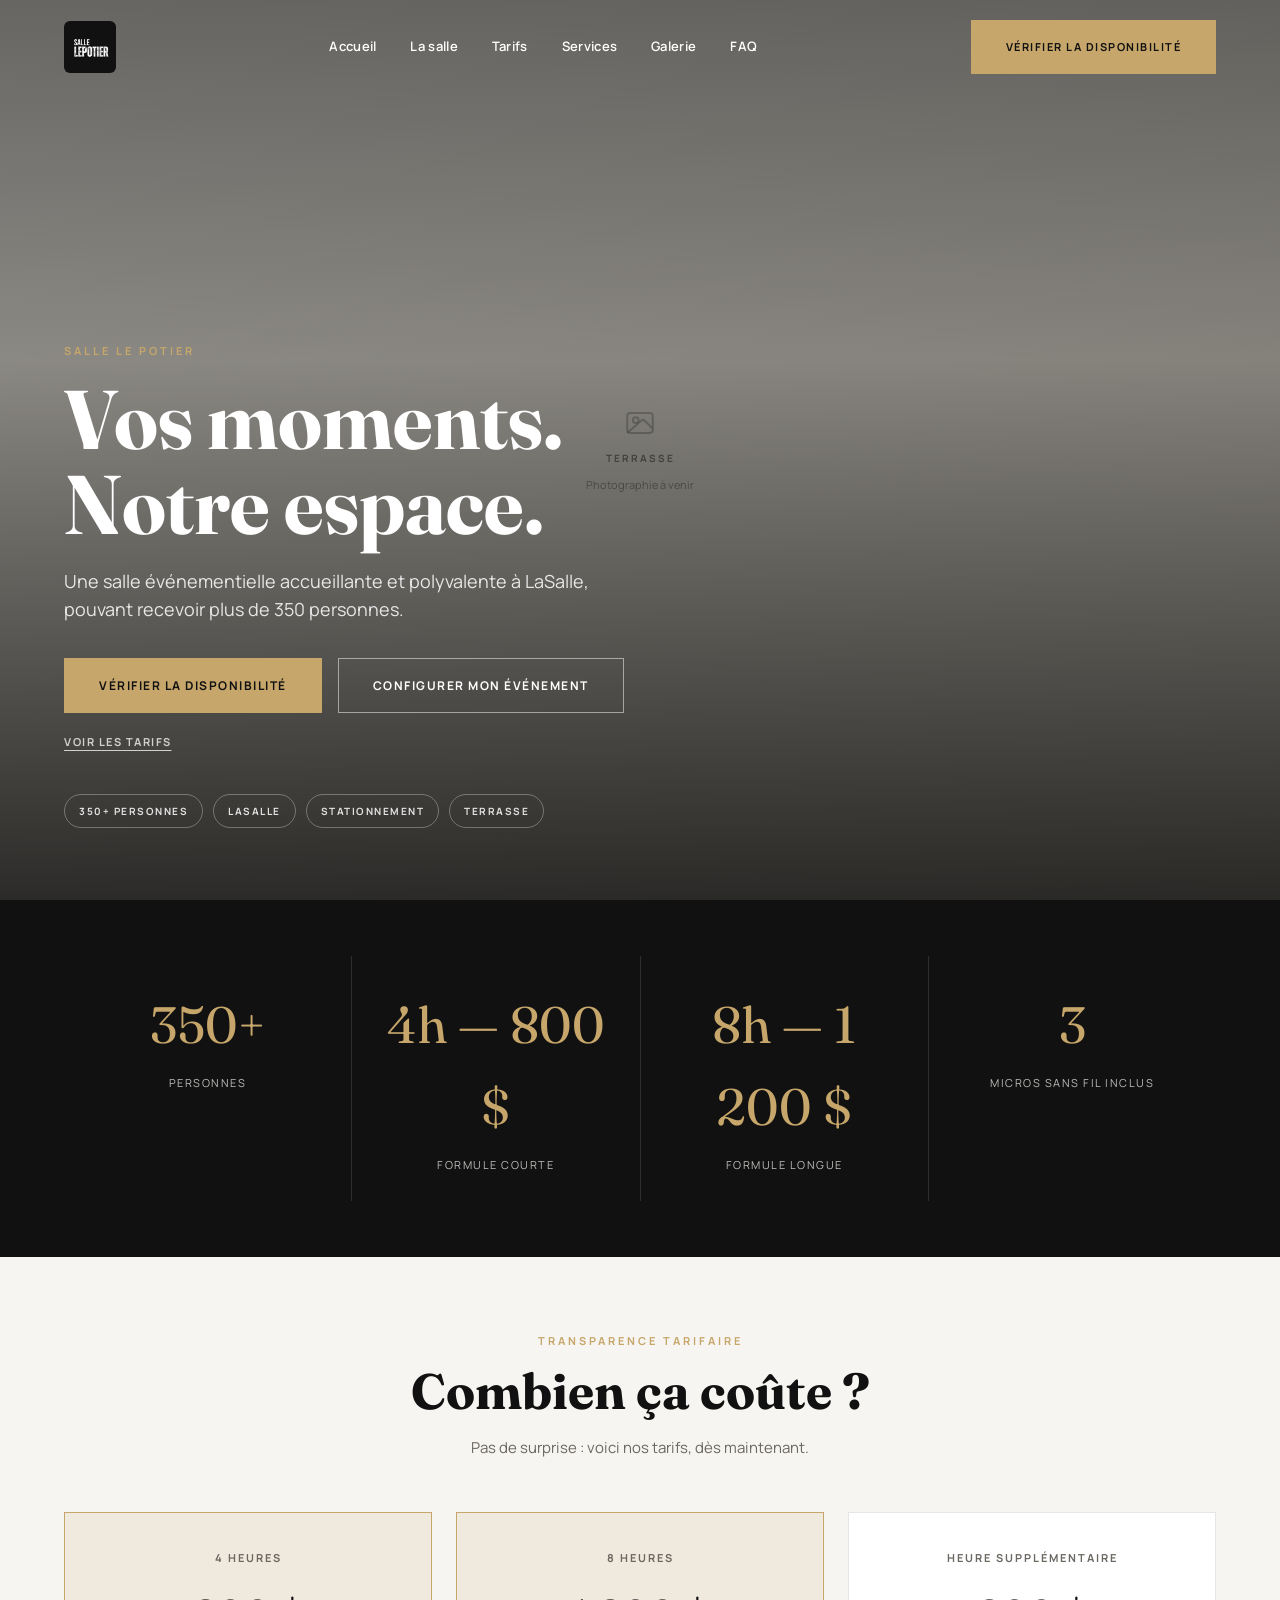
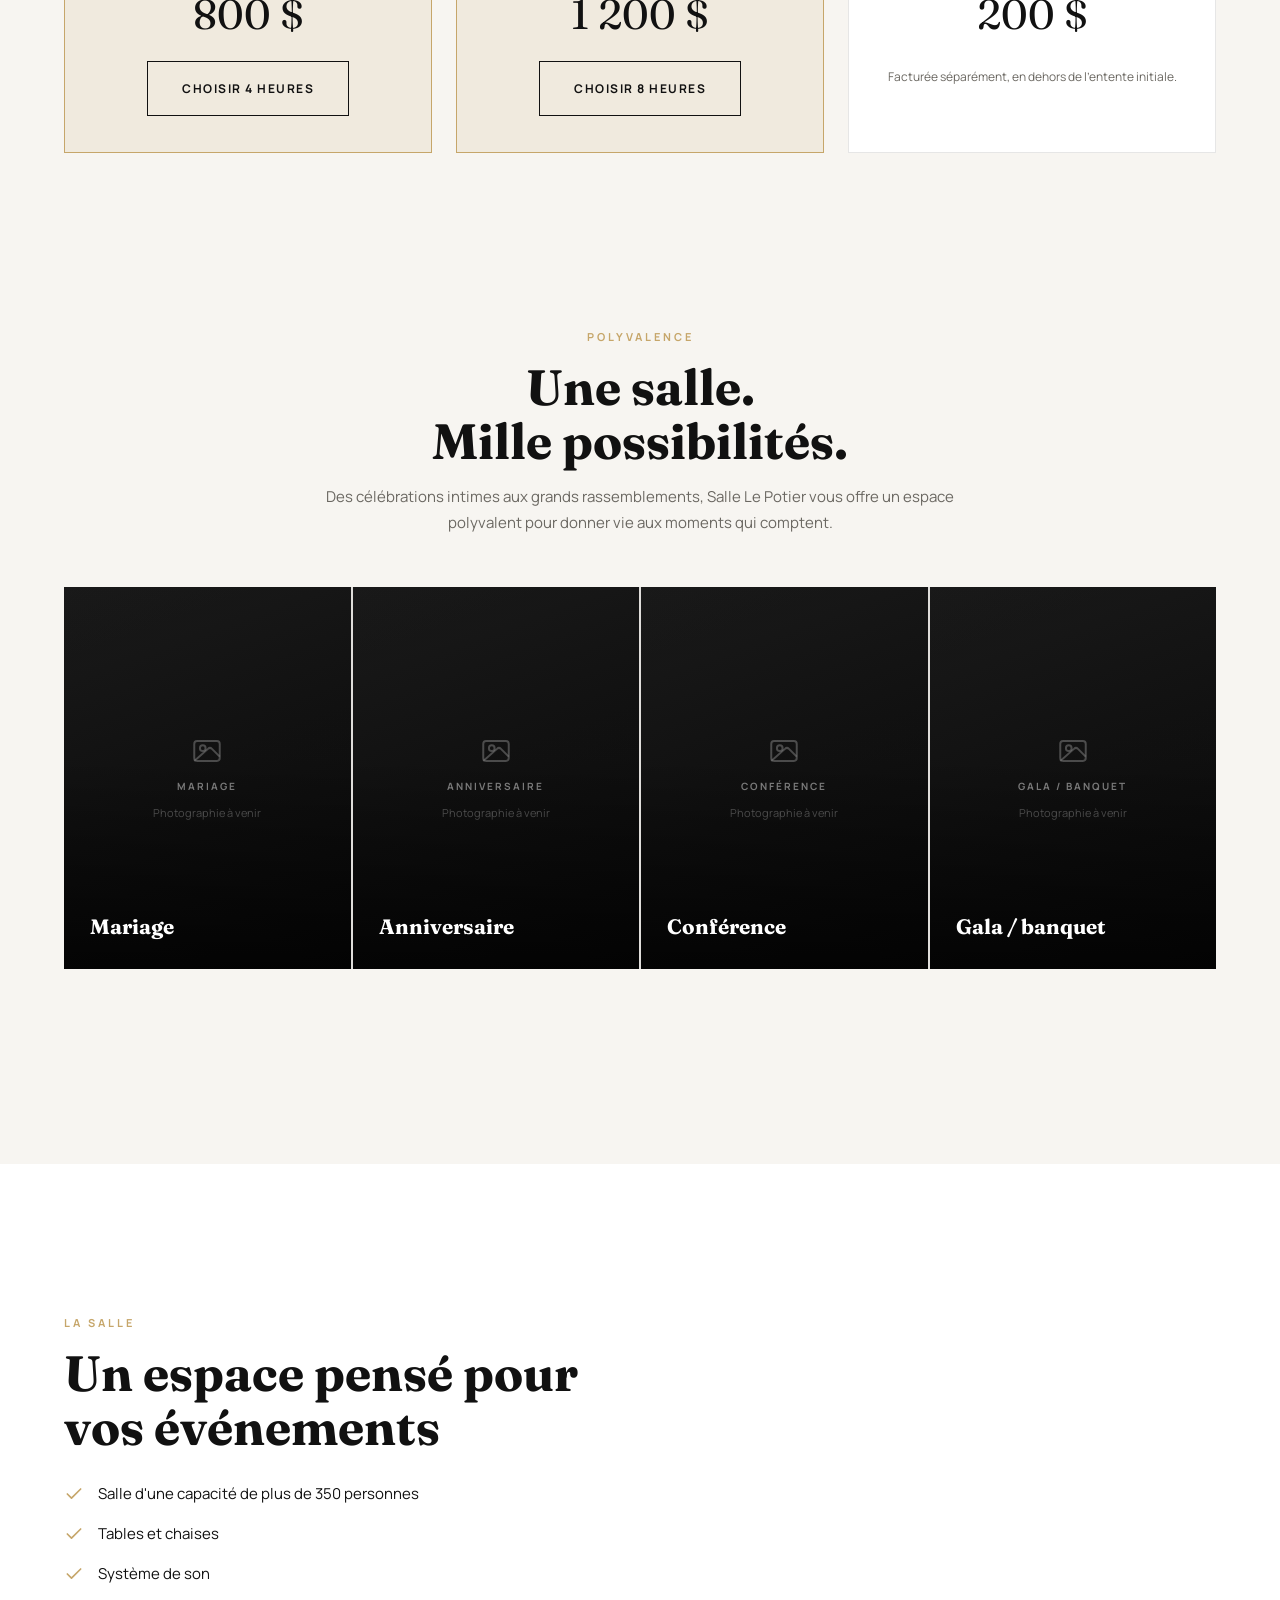
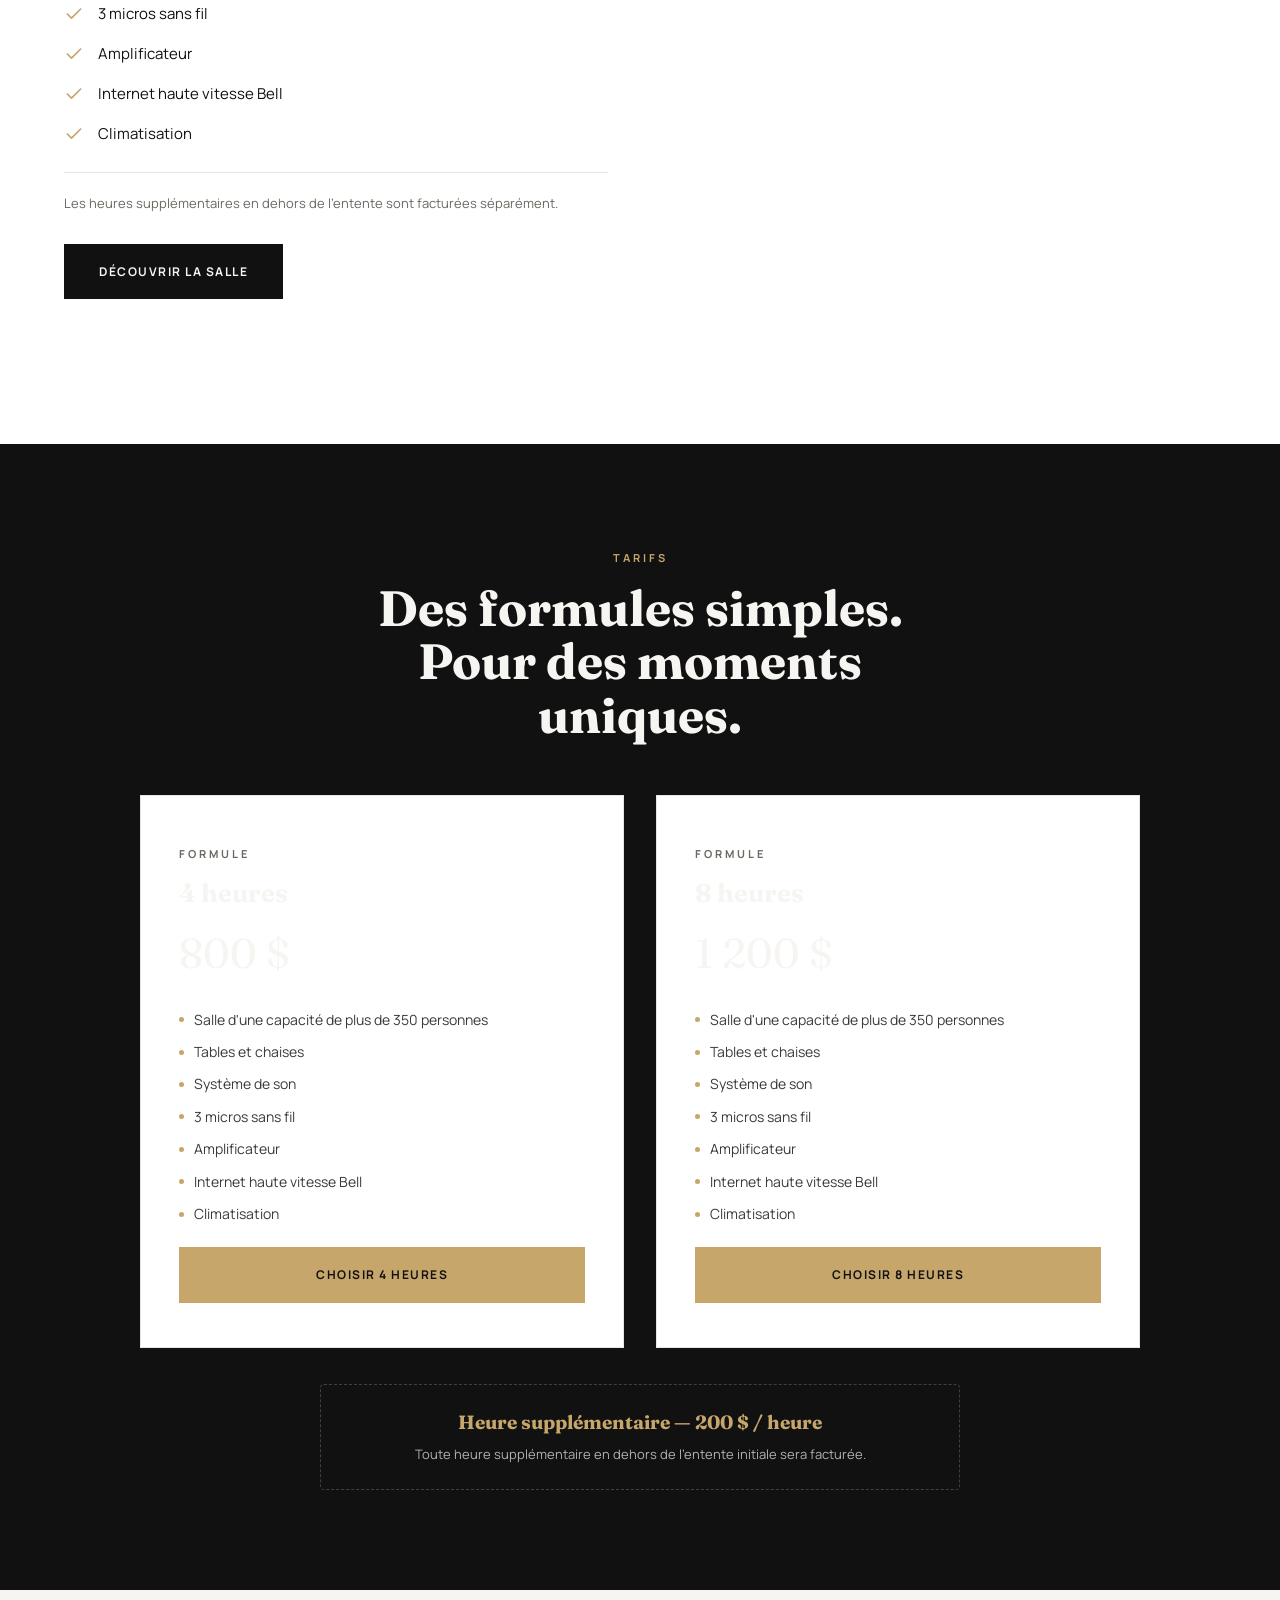
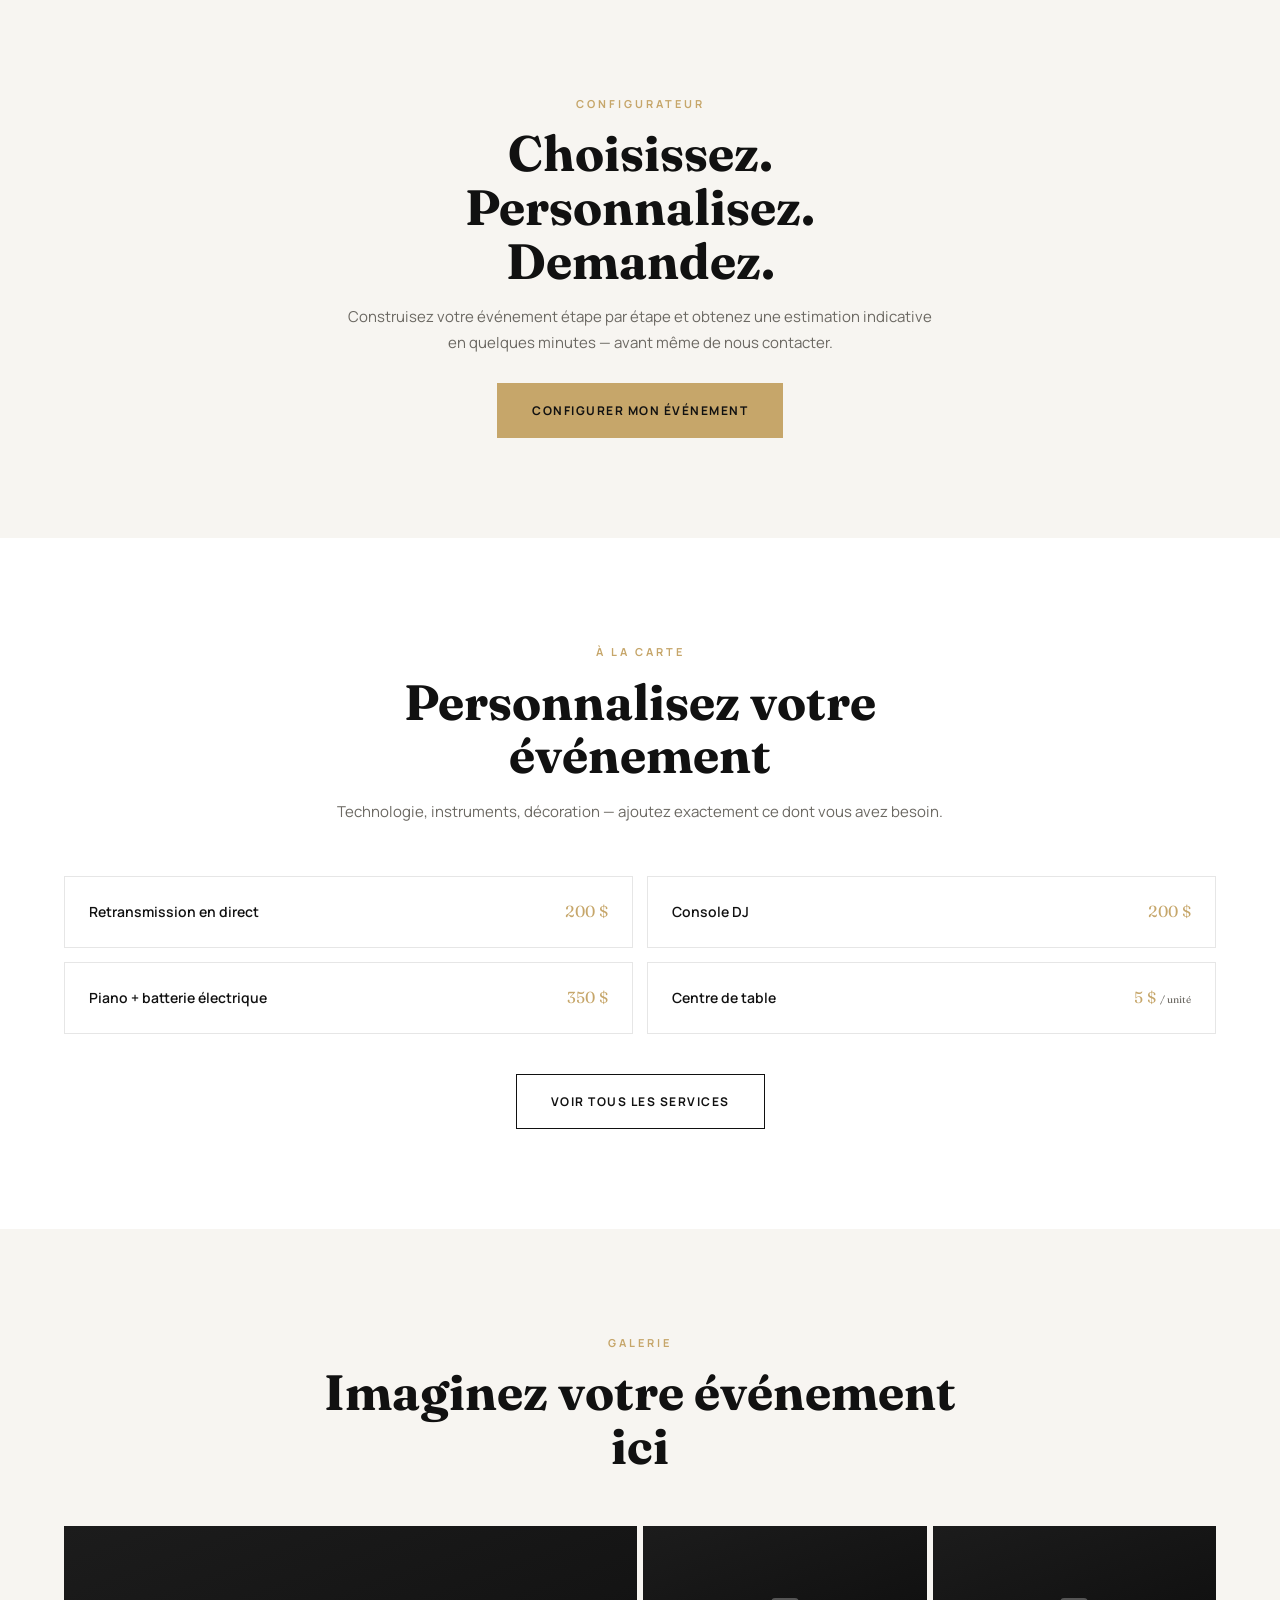
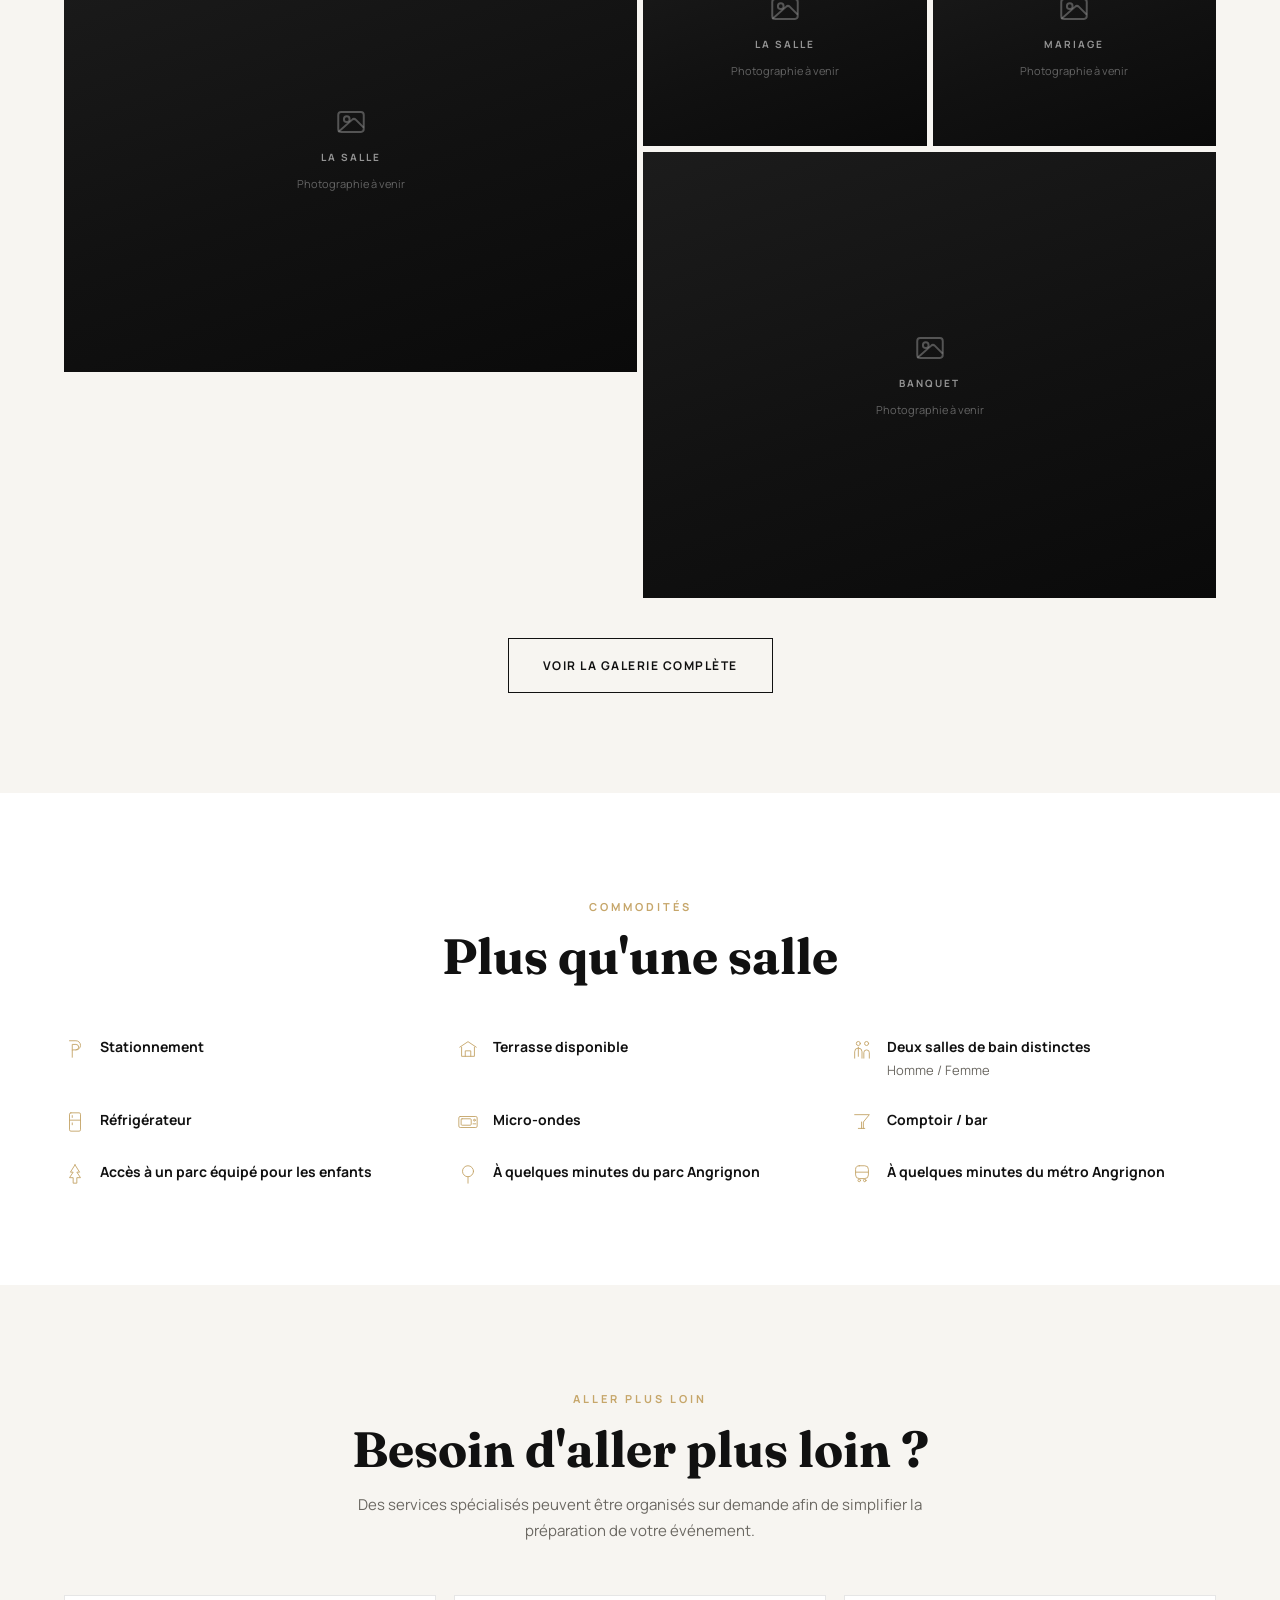
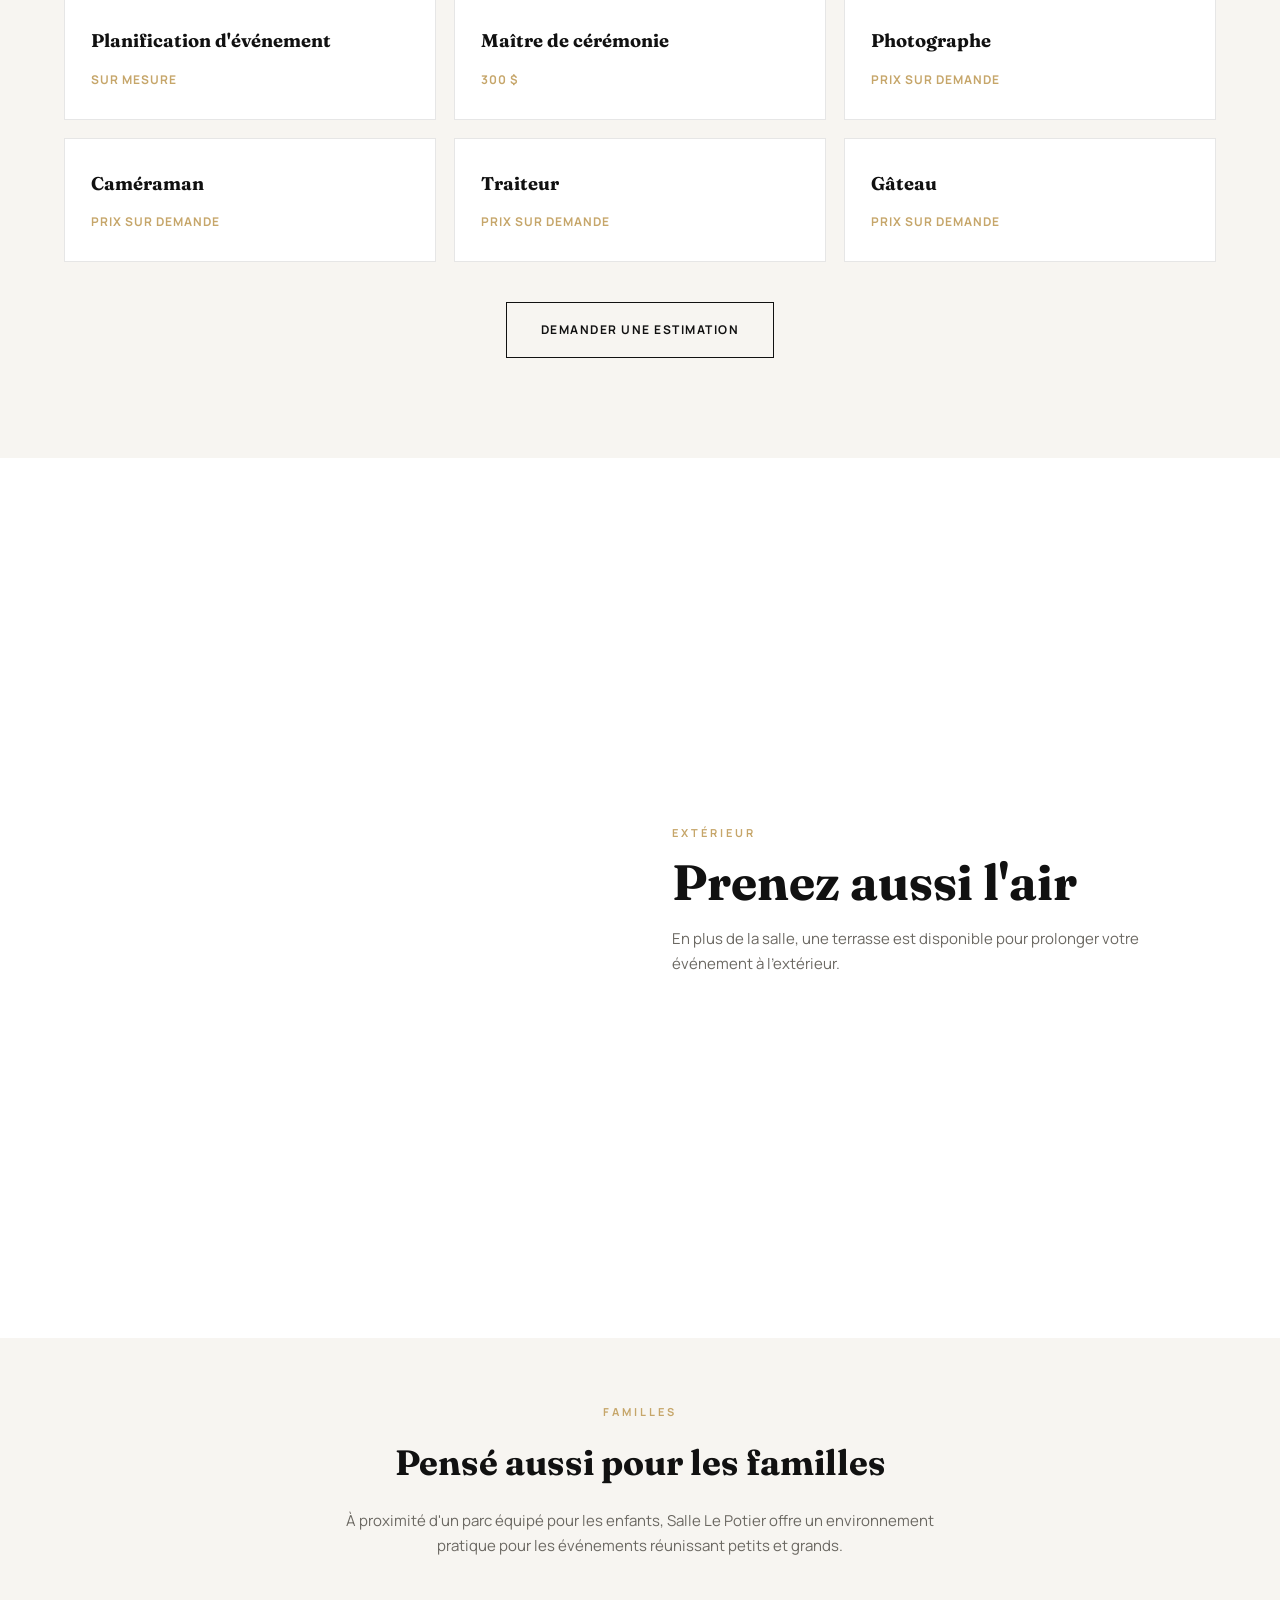
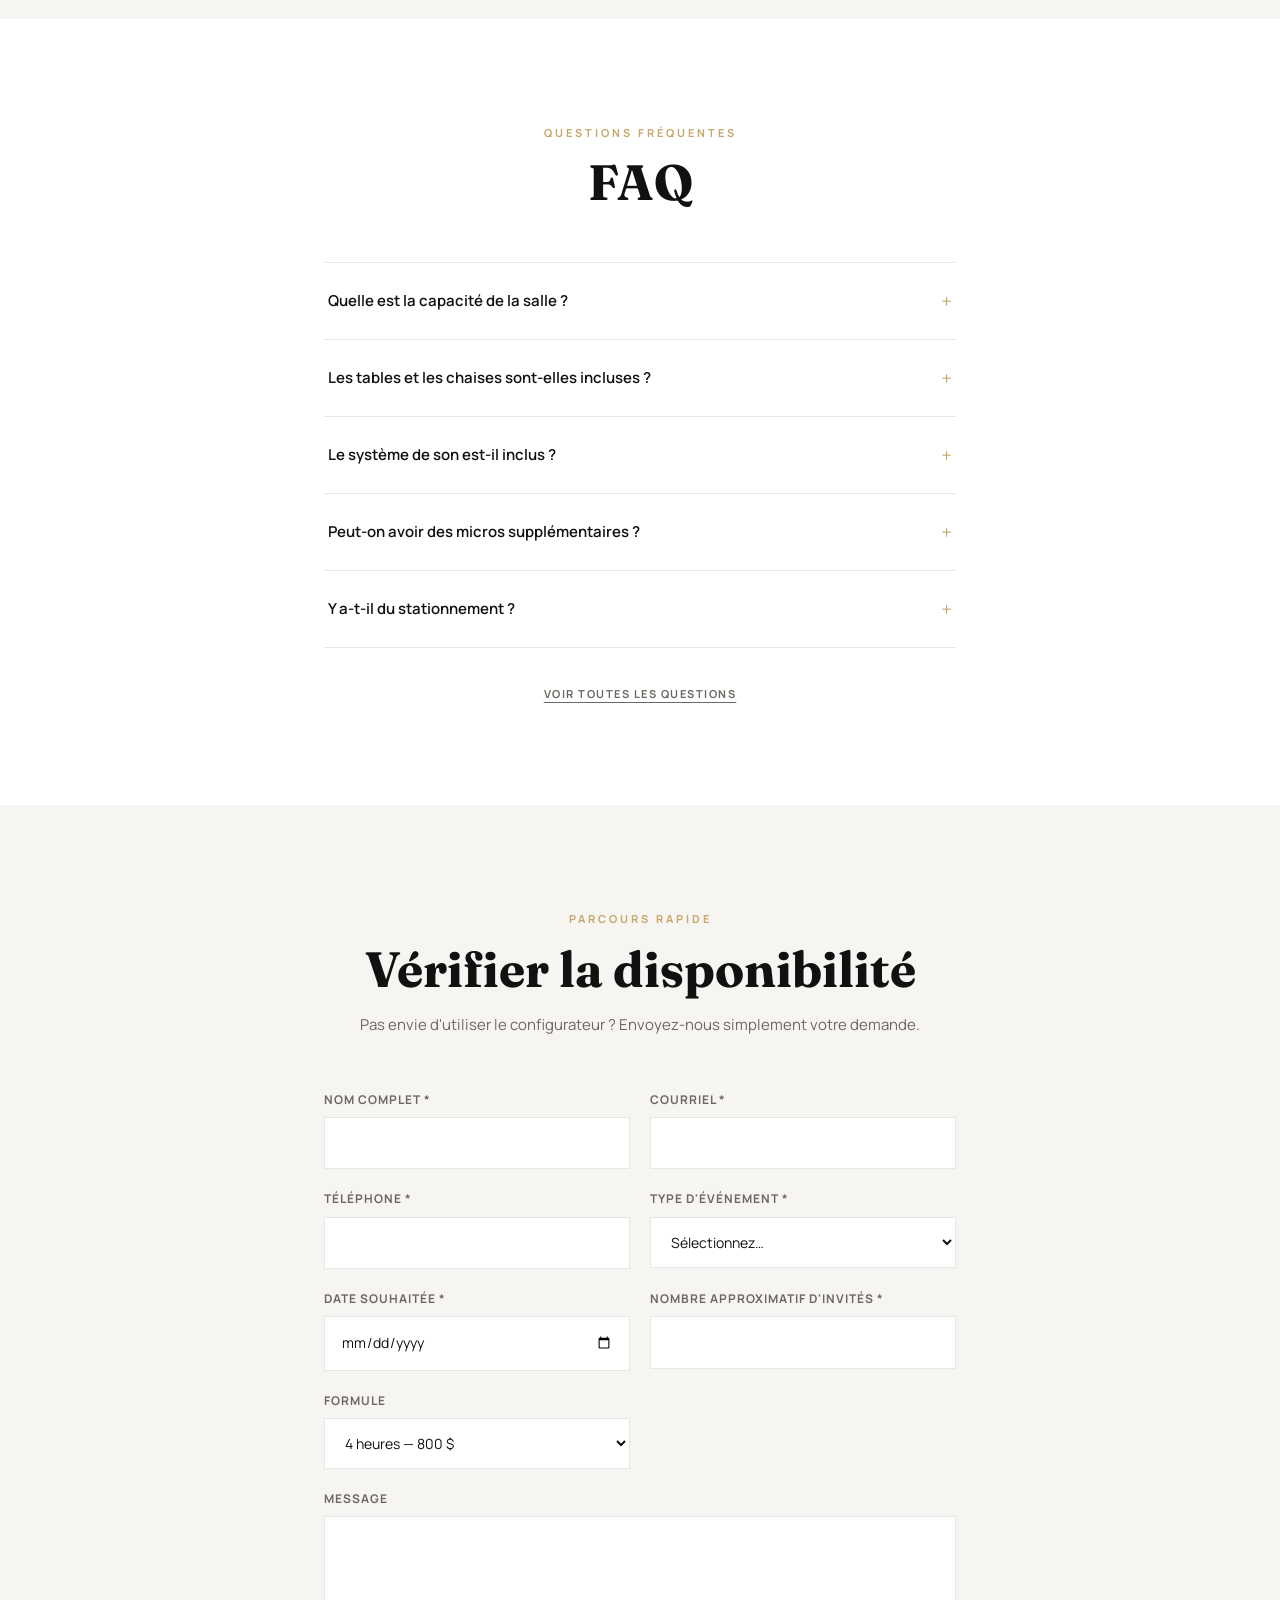
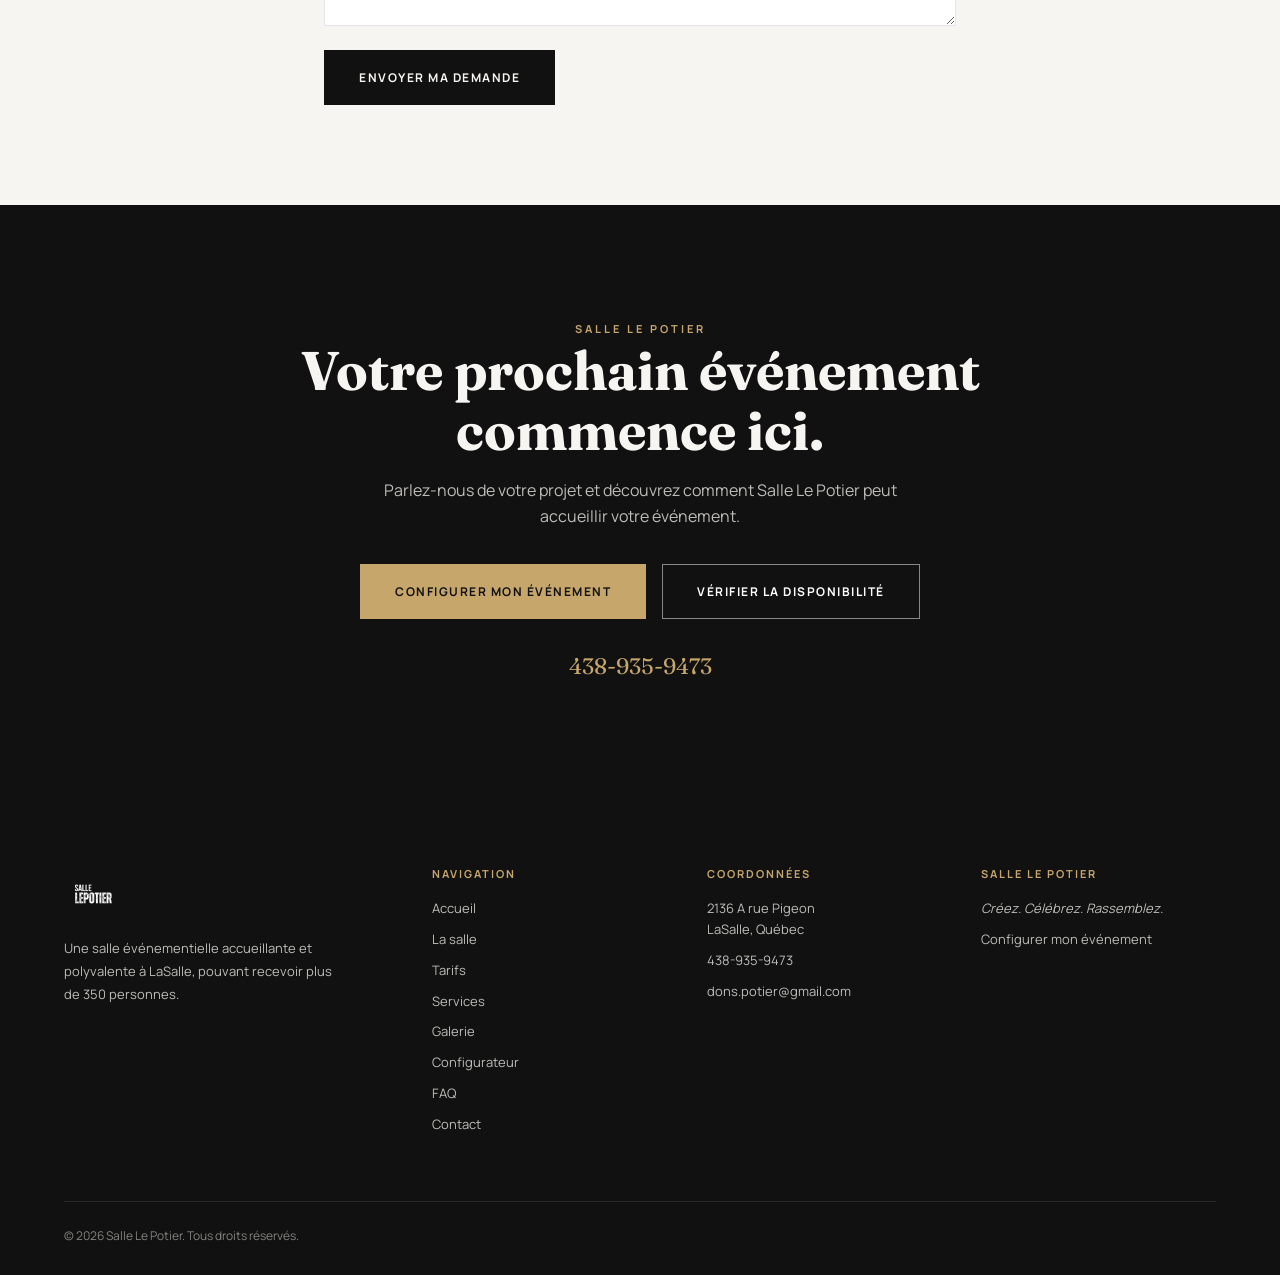
==== index.html @ 0885b432 "Premier jet complet du site Salle Le Potier Site événementiel HTML/CSS/JS vanille (aucun Node.js dis" ====
<!DOCTYPE html>
<html lang="fr-CA">
<head>
<meta charset="UTF-8">
<meta name="viewport" content="width=device-width, initial-scale=1">
<title>Salle Le Potier | Salle événementielle à LaSalle</title>
<meta name="description" content="Découvrez Salle Le Potier, un espace événementiel polyvalent à LaSalle pouvant accueillir plus de 350 personnes. Mariages, anniversaires, conférences, galas et événements privés.">
<link rel="canonical" href="https://salle-le-potier.ca/">
<meta name="robots" content="index, follow">
<link rel="icon" href="/assets/images/logo/logo.webp">
<link rel="preconnect" href="https://fonts.googleapis.com">
<link rel="preconnect" href="https://fonts.gstatic.com" crossorigin>
<link rel="stylesheet" href="/styles.css">
<noscript><style>.reveal,.reveal-stagger>*{opacity:1!important;transform:none!important}</style></noscript>
<script type="application/ld+json">
{
  "@context": "https://schema.org",
  "@type": "EventVenue",
  "name": "Salle Le Potier",
  "address": {
    "@type": "PostalAddress",
    "streetAddress": "2136 A rue Pigeon",
    "addressLocality": "LaSalle",
    "addressRegion": "QC",
    "addressCountry": "CA"
  },
  "telephone": "+1-438-935-9473",
  "email": "dons.potier@gmail.com",
  "maximumAttendeeCapacity": 350
}
</script>
</head>
<body>
<a href="#main" class="skip-link">Aller au contenu principal</a>

<header id="site-header">
  <a href="/" class="logo-badge"><img src="/assets/images/logo/logo.webp" alt="Salle Le Potier"></a>
  <nav class="header-nav" id="header-nav" aria-label="Navigation principale">
    <a href="/">Accueil</a>
    <a href="/la-salle">La salle</a>
    <a href="/tarifs">Tarifs</a>
    <a href="/services">Services</a>
    <a href="/galerie">Galerie</a>
    <a href="/faq">FAQ</a>
  </nav>
  <div class="header-actions">
    <a href="/configurateur" class="btn btn-champagne header-cta desktop-only">Vérifier la disponibilité</a>
    <button class="header-burger" id="menu-toggle" aria-label="Ouvrir le menu"><span></span><span></span><span></span></button>
  </div>
</header>

<main id="main">

  <!-- ============ HERO ============ -->
  <section id="hero">
    <div class="hero-media">
      <!-- Aucune photographie réelle de Salle Le Potier fournie pour le moment.
           Pour l'intégrer : remplacer ce bloc par <img src="/assets/images/salle/salle-1.jpg" alt="Salle Le Potier"> -->
      <div class="placeholder-fill" role="img" aria-label="Salle Le Potier — photographie à venir">
        <svg viewBox="0 0 24 24" fill="none" stroke="currentColor" stroke-width="1.2"><rect x="3" y="5" width="18" height="14" rx="2"/><circle cx="9" cy="10" r="2"/><path d="M21 16l-5.5-5.5a2 2 0 00-2.8 0L3 19"/></svg>
        <span>Salle Le Potier</span>
        <small>Photographie à venir</small>
      </div>
    </div>
    <div class="hero-overlay"></div>
    <div class="hero-inner">
      <span class="eyebrow">Salle Le Potier</span>
      <h1>Vos moments.<br>Notre espace.</h1>
      <p>Une salle événementielle accueillante et polyvalente à LaSalle, pouvant recevoir plus de 350 personnes.</p>
      <div class="hero-ctas">
        <a href="/configurateur" class="btn btn-champagne">Vérifier la disponibilité</a>
        <a href="/configurateur" class="btn btn-blanc-ligne">Configurer mon événement</a>
      </div>
      <a href="/tarifs" class="btn-lien" style="display:inline-block;margin-top:20px;color:rgba(255,255,255,.75)">Voir les tarifs</a>
      <div class="hero-tags">
        <span class="hero-tag">350+ personnes</span>
        <span class="hero-tag">LaSalle</span>
        <span class="hero-tag">Stationnement</span>
        <span class="hero-tag">Terrasse</span>
      </div>
    </div>
  </section>

  <!-- ============ CHIFFRES CLÉS ============ -->
  <section class="stats-band">
    <div class="wrap">
      <div class="stats-grid reveal-stagger" id="stats-grid">
        <div class="stat-item"><div class="stat-number" data-count="350" data-suffix="+">0</div><div class="stat-label">Personnes</div></div>
        <div class="stat-item"><div class="stat-number">4h — 800 $</div><div class="stat-label">Formule courte</div></div>
        <div class="stat-item"><div class="stat-number">8h — 1 200 $</div><div class="stat-label">Formule longue</div></div>
        <div class="stat-item"><div class="stat-number" data-count="3">0</div><div class="stat-label">Micros sans fil inclus</div></div>
      </div>
    </div>
  </section>

  <!-- ============ TARIFS VISIBLES RAPIDEMENT ============ -->
  <section class="quick-pricing">
    <div class="wrap">
      <div class="section-head center reveal">
        <span class="eyebrow">Transparence tarifaire</span>
        <h2>Combien ça coûte ?</h2>
        <p>Pas de surprise : voici nos tarifs, dès maintenant.</p>
      </div>
      <div class="quick-pricing-grid reveal-stagger">
        <div class="quick-price-card is-accent">
          <span class="qp-label">4 heures</span>
          <span class="qp-amount">800 $</span>
          <a href="/configurateur?package=fourHours" class="btn btn-ligne">Choisir 4 heures</a>
        </div>
        <div class="quick-price-card is-accent">
          <span class="qp-label">8 heures</span>
          <span class="qp-amount">1 200 $</span>
          <a href="/configurateur?package=eightHours" class="btn btn-ligne">Choisir 8 heures</a>
        </div>
        <div class="quick-price-card">
          <span class="qp-label">Heure supplémentaire</span>
          <span class="qp-amount">200 $</span>
          <span class="form-note">Facturée séparément, en dehors de l'entente initiale.</span>
        </div>
      </div>
    </div>
  </section>

  <!-- ============ UNE SALLE, MILLE POSSIBILITÉS ============ -->
  <section class="section">
    <div class="wrap">
      <div class="section-head center reveal">
        <span class="eyebrow">Polyvalence</span>
        <h2>Une salle.<br>Mille possibilités.</h2>
        <p>Des célébrations intimes aux grands rassemblements, Salle Le Potier vous offre un espace polyvalent pour donner vie aux moments qui comptent.</p>
      </div>
      <div class="events-grid" id="events-grid"></div>
      <div style="text-align:center;margin-top:40px" class="reveal">
        <a href="/evenements" class="btn btn-ligne">Voir tous les événements</a>
      </div>
    </div>
  </section>

  <!-- ============ PRÉSENTATION DE LA SALLE ============ -->
  <section class="section" style="background:var(--blanc)">
    <div class="wrap">
      <div class="included-layout">
        <div class="reveal">
          <span class="eyebrow">La salle</span>
          <h2 style="font-family:var(--serif);font-size:clamp(1.9rem,4.4vw,3.1rem);margin-top:12px;line-height:1.08">Un espace pensé pour vos événements</h2>
          <div class="included-list" id="included-list"></div>
          <p class="included-note">Les heures supplémentaires en dehors de l'entente sont facturées séparément.</p>
          <a href="/la-salle" class="btn btn-noir" style="margin-top:30px;display:inline-flex">Découvrir la salle</a>
        </div>
        <div class="included-media reveal" style="transition-delay:.1s">
          <div class="placeholder-fill is-light" role="img" aria-label="La salle — photographie à venir">
            <svg viewBox="0 0 24 24" fill="none" stroke="currentColor" stroke-width="1.4"><rect x="3" y="5" width="18" height="14" rx="2"/><circle cx="9" cy="10" r="2"/><path d="M21 16l-5.5-5.5a2 2 0 00-2.8 0L3 19"/></svg>
            <span>La salle</span>
            <small>Photographie à venir</small>
          </div>
        </div>
      </div>
    </div>
  </section>

  <!-- ============ FORMULES 4H / 8H ============ -->
  <section class="section section-noir">
    <div class="wrap">
      <div class="section-head center reveal">
        <span class="eyebrow">Tarifs</span>
        <h2>Des formules simples.<br>Pour des moments uniques.</h2>
      </div>
      <div class="pricing-grid reveal-stagger" id="home-pricing-grid" style="max-width:1000px"></div>
      <div class="reveal" style="max-width:640px;margin:36px auto 0;text-align:center;padding:22px;border:1px dashed rgba(255,255,255,.2);border-radius:4px">
        <strong style="font-family:var(--serif);font-size:1.2rem;display:block;margin-bottom:4px;color:var(--champagne)">Heure supplémentaire — 200 $ / heure</strong>
        <span style="font-size:13px;color:rgba(247,245,241,.7)">Toute heure supplémentaire en dehors de l'entente initiale sera facturée.</span>
      </div>
    </div>
  </section>

  <!-- ============ INTRODUCTION AU CONFIGURATEUR ============ -->
  <section class="section" style="background:var(--blanc-casse)">
    <div class="wrap" style="text-align:center;max-width:720px">
      <div class="reveal">
        <span class="eyebrow">Configurateur</span>
        <h2 style="font-family:var(--serif);font-size:clamp(1.9rem,4.4vw,3.1rem);margin-top:12px;line-height:1.08">Choisissez. Personnalisez. Demandez.</h2>
        <p style="margin-top:16px;color:var(--gris-texte);font-size:15px;line-height:1.7">Construisez votre événement étape par étape et obtenez une estimation indicative en quelques minutes — avant même de nous contacter.</p>
        <a href="/configurateur" class="btn btn-champagne" style="margin-top:28px;display:inline-flex">Configurer mon événement</a>
      </div>
    </div>
  </section>

  <!-- ============ SERVICES À LA CARTE ============ -->
  <section class="section" style="background:var(--blanc)">
    <div class="wrap">
      <div class="section-head center reveal">
        <span class="eyebrow">À la carte</span>
        <h2>Personnalisez votre événement</h2>
        <p>Technologie, instruments, décoration — ajoutez exactement ce dont vous avez besoin.</p>
      </div>
      <div id="services-preview"></div>
      <div style="text-align:center;margin-top:40px" class="reveal">
        <a href="/services" class="btn btn-ligne">Voir tous les services</a>
      </div>
    </div>
  </section>

  <!-- ============ GALERIE ============ -->
  <section class="section" style="background:var(--blanc-casse)">
    <div class="wrap">
      <div class="section-head center reveal">
        <span class="eyebrow">Galerie</span>
        <h2>Imaginez votre événement ici</h2>
      </div>
      <div class="gallery-mosaic reveal" id="gallery-preview"></div>
      <div style="text-align:center;margin-top:40px" class="reveal">
        <a href="/galerie" class="btn btn-ligne">Voir la galerie complète</a>
      </div>
    </div>
  </section>

  <!-- ============ COMMODITÉS ============ -->
  <section class="section" style="background:var(--blanc)">
    <div class="wrap">
      <div class="section-head center reveal">
        <span class="eyebrow">Commodités</span>
        <h2>Plus qu'une salle</h2>
      </div>
      <div class="amenities-grid reveal-stagger" id="amenities-grid"></div>
    </div>
  </section>

  <!-- ============ SERVICES SPÉCIALISÉS ============ -->
  <section class="section" style="background:var(--blanc-casse)">
    <div class="wrap">
      <div class="section-head center reveal">
        <span class="eyebrow">Aller plus loin</span>
        <h2>Besoin d'aller plus loin ?</h2>
        <p>Des services spécialisés peuvent être organisés sur demande afin de simplifier la préparation de votre événement.</p>
      </div>
      <div class="specialized-grid reveal-stagger" id="specialized-grid"></div>
      <div style="text-align:center;margin-top:40px" class="reveal">
        <a href="/contact" class="btn btn-ligne">Demander une estimation</a>
      </div>
    </div>
  </section>

  <!-- ============ TERRASSE ============ -->
  <section class="section" style="background:var(--blanc)">
    <div class="wrap included-layout">
      <div class="included-media reveal">
        <div class="placeholder-fill is-light" role="img" aria-label="Terrasse — photographie à venir">
          <svg viewBox="0 0 24 24" fill="none" stroke="currentColor" stroke-width="1.4"><rect x="3" y="5" width="18" height="14" rx="2"/><circle cx="9" cy="10" r="2"/><path d="M21 16l-5.5-5.5a2 2 0 00-2.8 0L3 19"/></svg>
          <span>Terrasse</span>
          <small>Photographie à venir</small>
        </div>
      </div>
      <div class="reveal" style="transition-delay:.1s">
        <span class="eyebrow">Extérieur</span>
        <h2 style="font-family:var(--serif);font-size:clamp(1.9rem,4.4vw,3.1rem);margin-top:12px;line-height:1.08">Prenez aussi l'air</h2>
        <p style="margin-top:16px;color:var(--gris-texte);font-size:15px;line-height:1.7">En plus de la salle, une terrasse est disponible pour prolonger votre événement à l'extérieur.</p>
      </div>
    </div>
  </section>

  <!-- ============ FAMILLES / PARC ============ -->
  <section class="section-tight" style="background:var(--blanc-casse)">
    <div class="wrap" style="max-width:720px;text-align:center">
      <div class="reveal">
        <span class="eyebrow">Familles</span>
        <h2 style="font-family:var(--serif);font-size:clamp(1.6rem,3.4vw,2.2rem);margin-top:12px">Pensé aussi pour les familles</h2>
        <p style="margin-top:16px;color:var(--gris-texte);font-size:15px;line-height:1.7">À proximité d'un parc équipé pour les enfants, Salle Le Potier offre un environnement pratique pour les événements réunissant petits et grands.</p>
      </div>
    </div>
  </section>

  <!-- ============ FAQ ============ -->
  <section class="section" style="background:var(--blanc)">
    <div class="wrap" style="max-width:760px">
      <div class="section-head center reveal">
        <span class="eyebrow">Questions fréquentes</span>
        <h2>FAQ</h2>
      </div>
      <div class="faq-list reveal" id="faq-list"></div>
      <div style="text-align:center;margin-top:32px" class="reveal">
        <a href="/faq" class="btn-lien">Voir toutes les questions</a>
      </div>
    </div>
  </section>

  <!-- ============ DEMANDE DE DISPONIBILITÉ ============ -->
  <section class="section" style="background:var(--blanc-casse)" id="disponibilite">
    <div class="wrap" style="max-width:760px">
      <div class="section-head center reveal">
        <span class="eyebrow">Parcours rapide</span>
        <h2>Vérifier la disponibilité</h2>
        <p>Pas envie d'utiliser le configurateur ? Envoyez-nous simplement votre demande.</p>
      </div>
      <form class="reveal" id="quick-form">
        <div class="form-grid">
          <div class="field"><label for="qf-name">Nom complet *</label><input id="qf-name" name="name" required></div>
          <div class="field"><label for="qf-email">Courriel *</label><input id="qf-email" name="email" type="email" required></div>
          <div class="field"><label for="qf-phone">Téléphone *</label><input id="qf-phone" name="phone" type="tel" required></div>
          <div class="field">
            <label for="qf-type">Type d'événement *</label>
            <select id="qf-type" name="type" required></select>
          </div>
          <div class="field"><label for="qf-date">Date souhaitée *</label><input id="qf-date" name="date" type="date" required></div>
          <div class="field"><label for="qf-guests">Nombre approximatif d'invités *</label><input id="qf-guests" name="guests" type="number" min="1" required></div>
          <div class="field">
            <label for="qf-package">Formule</label>
            <select id="qf-package" name="package">
              <option value="fourHours">4 heures — 800 $</option>
              <option value="eightHours">8 heures — 1 200 $</option>
              <option value="unsure">Je ne sais pas encore</option>
            </select>
          </div>
          <div class="field full"><label for="qf-message">Message</label><textarea id="qf-message" name="message"></textarea></div>
        </div>
        <button type="submit" class="btn btn-noir" style="margin-top:24px">Envoyer ma demande</button>
      </form>
      <div id="quick-form-success" style="display:none;text-align:center" class="reveal">
        <h3 style="font-family:var(--serif);font-size:1.8rem">Merci.</h3>
        <p style="margin-top:10px;color:var(--gris-texte)">Votre demande a bien été envoyée. L'équipe de Salle Le Potier communiquera avec vous afin de confirmer la disponibilité et finaliser votre événement.</p>
      </div>
    </div>
  </section>

  <!-- ============ CTA FINAL ============ -->
  <section class="cta-final">
    <div class="wrap">
      <span class="eyebrow">Salle Le Potier</span>
      <h2>Votre prochain événement<br>commence ici.</h2>
      <p>Parlez-nous de votre projet et découvrez comment Salle Le Potier peut accueillir votre événement.</p>
      <div class="hero-ctas">
        <a href="/configurateur" class="btn btn-champagne">Configurer mon événement</a>
        <a href="/configurateur" class="btn btn-blanc-ligne">Vérifier la disponibilité</a>
      </div>
      <a href="tel:+14389359473" class="cta-phone">438-935-9473</a>
    </div>
  </section>

</main>

<footer>
  <div class="wrap">
    <div class="footer-grid">
      <div class="footer-brand">
        <div class="logo-badge"><img src="/assets/images/logo/logo.webp" alt="Salle Le Potier"></div>
        <p>Une salle événementielle accueillante et polyvalente à LaSalle, pouvant recevoir plus de 350 personnes.</p>
      </div>
      <div class="footer-col">
        <h5>Navigation</h5>
        <a href="/">Accueil</a>
        <a href="/la-salle">La salle</a>
        <a href="/tarifs">Tarifs</a>
        <a href="/services">Services</a>
        <a href="/galerie">Galerie</a>
        <a href="/configurateur">Configurateur</a>
        <a href="/faq">FAQ</a>
        <a href="/contact">Contact</a>
      </div>
      <div class="footer-col">
        <h5>Coordonnées</h5>
        <p>2136 A rue Pigeon<br>LaSalle, Québec</p>
        <a href="tel:+14389359473">438-935-9473</a>
        <a href="mailto:dons.potier@gmail.com">dons.potier@gmail.com</a>
      </div>
      <div class="footer-col">
        <h5>Salle Le Potier</h5>
        <p style="font-style:italic">Créez. Célébrez. Rassemblez.</p>
        <a href="/configurateur">Configurer mon événement</a>
      </div>
    </div>
    <div class="footer-bottom">
      <span>© <span id="year"></span> Salle Le Potier. Tous droits réservés.</span>
    </div>
  </div>
</footer>

<div id="mobile-sticky-cta">
  <div class="msc-inner">
    <a href="tel:+14389359473" class="msc-call">Appeler</a>
    <a href="/configurateur" class="msc-book">Réserver</a>
  </div>
</div>

<div id="lightbox">
  <button id="lightbox-close" class="lb-close">Fermer ✕</button>
  <button id="lightbox-prev" class="lb-nav lb-prev" aria-label="Précédent">‹</button>
  <div id="lightbox-content"></div>
  <button id="lightbox-next" class="lb-nav lb-next" aria-label="Suivant">›</button>
</div>

<script src="/data/site-data.js"></script>
<script src="/data/pricing.js"></script>
<script src="/data/events.js"></script>
<script src="/data/amenities.js"></script>
<script src="/data/faq.js"></script>
<script src="/data/gallery.js"></script>
<script src="/core.js"></script>
<script src="/home.js"></script>
</body>
</html>
---- styles.css ----
/* ============================================================
   SALLE LE POTIER — Design System
   Serif éditoriale : Fraunces · Sans-serif interface : Manrope
   ============================================================ */

@import url('https://fonts.googleapis.com/css2?family=Fraunces:ital,opsz,wght@0,9..144,400;0,9..144,500;0,9..144,600;1,9..144,400&family=Manrope:wght@400;500;600;700;800&display=swap');

:root{
  --noir:#111111;
  --noir-doux:#1a1a1a;
  --blanc-casse:#F7F5F1;
  --blanc:#FFFFFF;
  --gris-chaud:#D8D5CF;
  --champagne:#C6A66A;
  --champagne-doux:rgba(198,166,106,.14);
  --gris-texte:#6b6862;
  --ligne:rgba(17,17,17,.1);
  --ligne-clair:rgba(255,255,255,.18);

  --serif:'Fraunces', 'Times New Roman', serif;
  --sans:'Manrope', -apple-system, sans-serif;

  --container:1360px;
  --gutter:clamp(20px,5vw,64px);
  --ease:cubic-bezier(.22,1,.36,1);
}

*{box-sizing:border-box;margin:0;padding:0}
html{scroll-behavior:smooth}
@media (prefers-reduced-motion:reduce){ html{scroll-behavior:auto} *{animation-duration:.01ms!important;animation-iteration-count:1!important;transition-duration:.01ms!important;scroll-behavior:auto!important} }

body{
  font-family:var(--sans);
  background:var(--blanc-casse);
  color:var(--noir);
  line-height:1.6;
  -webkit-font-smoothing:antialiased;
  overflow-x:hidden;
}
img{max-width:100%;display:block}
a{color:inherit;text-decoration:none}
button{font:inherit;color:inherit;background:none;border:none;cursor:pointer}
ul{list-style:none}
input,select,textarea{font:inherit;color:inherit;background:none;border:none}
::selection{background:var(--noir);color:var(--blanc-casse)}

.wrap{max-width:var(--container);margin:0 auto;padding-inline:var(--gutter)}
.eyebrow{font-family:var(--sans);font-size:11px;letter-spacing:3px;text-transform:uppercase;color:var(--champagne);font-weight:700}
.serif{font-family:var(--serif)}

:focus-visible{outline:2px solid var(--champagne);outline-offset:3px}
.skip-link{position:absolute;left:-9999px;top:0;background:var(--noir);color:var(--blanc-casse);padding:14px 20px;z-index:9999}
.skip-link:focus{left:16px;top:16px}
.sr-only{position:absolute;width:1px;height:1px;padding:0;margin:-1px;overflow:hidden;clip:rect(0,0,0,0);white-space:nowrap;border:0}

/* Reveal on scroll */
.reveal{opacity:0;transform:translateY(24px);transition:opacity .7s var(--ease),transform .7s var(--ease)}
.reveal.is-visible{opacity:1;transform:none}
.reveal-stagger>*{opacity:0;transform:translateY(20px);transition:opacity .6s var(--ease),transform .6s var(--ease)}
.reveal-stagger.is-visible>*{opacity:1;transform:none}
.reveal-stagger.is-visible>*:nth-child(1){transition-delay:.05s}
.reveal-stagger.is-visible>*:nth-child(2){transition-delay:.12s}
.reveal-stagger.is-visible>*:nth-child(3){transition-delay:.19s}
.reveal-stagger.is-visible>*:nth-child(4){transition-delay:.26s}
.reveal-stagger.is-visible>*:nth-child(5){transition-delay:.33s}
.reveal-stagger.is-visible>*:nth-child(6){transition-delay:.4s}

/* ============ BOUTONS ============ */
.btn{
  display:inline-flex;align-items:center;justify-content:center;gap:8px;
  font-size:12px;letter-spacing:1.5px;text-transform:uppercase;font-weight:700;
  padding:17px 34px;border:1px solid var(--noir);transition:background .3s var(--ease),color .3s var(--ease),transform .2s var(--ease);
}
.btn-noir{background:var(--noir);color:var(--blanc-casse)}
.btn-noir:hover{background:var(--noir-doux);transform:translateY(-2px)}
.btn-ligne{border-color:var(--noir);color:var(--noir)}
.btn-ligne:hover{background:var(--noir);color:var(--blanc-casse)}
.btn-champagne{background:var(--champagne);color:var(--noir);border-color:var(--champagne)}
.btn-champagne:hover{filter:brightness(1.08);transform:translateY(-2px)}
.btn-blanc-ligne{border-color:rgba(255,255,255,.5);color:var(--blanc)}
.btn-blanc-ligne:hover{background:var(--blanc);color:var(--noir)}
.btn:disabled{opacity:.4;cursor:not-allowed;pointer-events:none}
.btn-lien{font-size:11px;letter-spacing:1.5px;text-transform:uppercase;font-weight:700;text-decoration:underline;text-underline-offset:4px;color:var(--gris-texte)}

/* ============ HEADER ============ */
#site-header{
  position:fixed;top:0;left:0;right:0;z-index:100;
  display:flex;align-items:center;justify-content:space-between;
  padding:20px var(--gutter);transition:background .4s var(--ease),padding .4s var(--ease),box-shadow .4s var(--ease);
}
#site-header .logo-badge{width:52px;height:52px;border-radius:6px;overflow:hidden;flex-shrink:0}
#site-header .logo-badge img{width:100%;height:100%;object-fit:cover}
.header-nav{display:flex;gap:34px;align-items:center}
.header-nav a{font-size:13px;font-weight:600;letter-spacing:.3px;color:var(--blanc);transition:color .3s var(--ease)}
.header-nav a:hover{color:var(--champagne)}
.header-actions{display:flex;align-items:center;gap:16px}
.header-cta{font-size:11px}
.header-burger{display:none;width:26px;height:18px;position:relative;flex-direction:column;justify-content:space-between}
.header-burger span{display:block;height:2px;width:100%;background:var(--blanc);transition:transform .3s var(--ease),opacity .3s var(--ease)}

#site-header.is-scrolled{background:rgba(17,17,17,.92);backdrop-filter:blur(8px);padding-block:14px;box-shadow:0 6px 24px rgba(0,0,0,.15)}
/* Pages sans section sombre sous le header (ex. configurateur) : header toujours opaque, dès le chargement. */
body.header-solid #site-header{background:rgba(17,17,17,.96);backdrop-filter:blur(8px)}
#site-header.is-light .header-nav a{color:var(--noir)}
#site-header.is-light .header-burger span{background:var(--noir)}
#site-header.is-light{background:rgba(247,245,241,.94)}

@media (max-width:900px){
  .header-nav{position:fixed;inset:0;top:0;background:var(--noir);flex-direction:column;justify-content:center;align-items:center;gap:28px;
    transform:translateX(100%);transition:transform .45s var(--ease);z-index:99}
  .header-nav.is-open{transform:translateX(0)}
  .header-nav a{font-size:20px;color:var(--blanc)}
  .header-actions .header-cta.desktop-only{display:none}
  .header-burger{display:flex}
  .header-burger.is-open span:nth-child(1){transform:translateY(8px) rotate(45deg)}
  .header-burger.is-open span:nth-child(2){opacity:0}
  .header-burger.is-open span:nth-child(3){transform:translateY(-8px) rotate(-45deg)}
}

/* ============ HERO ============ */
#hero{position:relative;min-height:100vh;display:flex;align-items:flex-end;overflow:hidden;background:var(--noir)}
.hero-media{position:absolute;inset:0;z-index:0}
.hero-media img,.hero-media .placeholder-fill{width:100%;height:100%;object-fit:cover;animation:hero-zoom 26s var(--ease) infinite alternate}
@media (prefers-reduced-motion:reduce){ .hero-media img,.hero-media .placeholder-fill{animation:none} }
@keyframes hero-zoom{from{transform:scale(1)}to{transform:scale(1.08)}}
.hero-overlay{position:absolute;inset:0;z-index:1;background:linear-gradient(180deg,rgba(10,10,10,.55) 0%,rgba(10,10,10,.35) 40%,rgba(10,10,10,.82) 100%)}
.hero-inner{position:relative;z-index:2;padding:0 var(--gutter) 72px;max-width:900px;color:var(--blanc)}
.hero-inner .eyebrow{color:var(--champagne)}
.hero-inner h1{font-family:var(--serif);font-size:clamp(2.6rem,7vw,5.2rem);line-height:1.02;margin-top:14px}
.hero-inner p{margin-top:20px;font-size:clamp(15px,1.6vw,18px);color:rgba(255,255,255,.85);max-width:560px}
.hero-ctas{display:flex;gap:16px;flex-wrap:wrap;margin-top:34px}
.hero-tags{display:flex;gap:10px;flex-wrap:wrap;margin-top:40px}
.hero-tag{font-size:10px;letter-spacing:1.5px;text-transform:uppercase;font-weight:700;padding:8px 14px;border:1px solid rgba(255,255,255,.3);color:rgba(255,255,255,.85);border-radius:20px}

/* ============ PLACEHOLDER PHOTO (aucune vraie photo fournie pour le moment) ============ */
.placeholder-fill{
  position:absolute;inset:0;display:flex;flex-direction:column;align-items:center;justify-content:center;gap:10px;
  background:linear-gradient(160deg,#1c1c1c,#111 55%,#0a0a0a);color:rgba(255,255,255,.55);text-align:center;padding:20px;
}
.placeholder-fill svg{width:34px;height:34px;opacity:.5}
.placeholder-fill span{font-size:10px;letter-spacing:2px;text-transform:uppercase;font-weight:700}
.placeholder-fill small{font-size:11px;color:rgba(255,255,255,.35);max-width:220px}
.placeholder-fill.is-light{background:linear-gradient(160deg,var(--gris-chaud),#c8c4ba 55%,#b9b4a8);color:rgba(17,17,17,.5)}
.placeholder-fill.is-light small{color:rgba(17,17,17,.4)}

/* ============ SECTIONS GÉNÉRIQUES ============ */
.section{padding:100px 0}
@media (max-width:700px){ .section{padding:64px 0} }
.section-tight{padding:60px 0}
.section-head{max-width:640px;margin-bottom:52px}
.section-head.center{margin-inline:auto;text-align:center}
.section-head h2{font-family:var(--serif);font-size:clamp(1.9rem,4.4vw,3.1rem);line-height:1.08;margin-top:12px}
.section-head p{margin-top:16px;color:var(--gris-texte);font-size:15px;line-height:1.7}
.section-noir{background:var(--noir);color:var(--blanc-casse)}
.section-noir .eyebrow{color:var(--champagne)}
.section-noir .section-head p{color:rgba(247,245,241,.7)}

/* ============ CHIFFRES CLÉS ============ */
.stats-band{background:var(--noir);color:var(--blanc-casse);padding:56px 0}
.stats-grid{display:grid;grid-template-columns:repeat(4,1fr);gap:1px;background:rgba(255,255,255,.12)}
.stat-item{background:var(--noir);padding:28px 20px;text-align:center}
.stat-number{font-family:var(--serif);font-size:clamp(2.2rem,4vw,3.2rem);color:var(--champagne)}
.stat-label{margin-top:8px;font-size:11px;letter-spacing:1.5px;text-transform:uppercase;color:rgba(247,245,241,.75)}
@media (max-width:760px){ .stats-grid{grid-template-columns:repeat(2,1fr)} }

/* ============ TARIFS RAPIDES (accueil) ============ */
.quick-pricing{padding:70px 0;background:var(--blanc-casse)}
.quick-pricing-grid{display:grid;grid-template-columns:1fr 1fr 1fr;gap:24px}
@media (max-width:900px){ .quick-pricing-grid{grid-template-columns:1fr} }
.quick-price-card{background:var(--blanc);border:1px solid var(--ligne);padding:36px 30px;text-align:center;display:flex;flex-direction:column;align-items:center;gap:14px}
.quick-price-card .qp-label{font-size:11px;letter-spacing:2px;text-transform:uppercase;color:var(--gris-texte);font-weight:700}
.quick-price-card .qp-amount{font-family:var(--serif);font-size:clamp(2rem,3.4vw,2.6rem)}
.quick-price-card.is-accent{border-color:var(--champagne);background:var(--champagne-doux)}

/* ============ CARTES CATÉGORIES ÉVÉNEMENTS ============ */
.events-grid{display:grid;grid-template-columns:repeat(4,1fr);gap:2px;background:var(--ligne)}
@media (max-width:900px){ .events-grid{grid-template-columns:repeat(2,1fr)} }
.event-card{position:relative;aspect-ratio:3/4;overflow:hidden;background:var(--noir);color:var(--blanc);display:flex;align-items:flex-end;padding:26px;isolation:isolate}
.event-card .placeholder-fill{transition:transform .8s var(--ease)}
.event-card:hover .placeholder-fill{transform:scale(1.06)}
.event-card::after{content:'';position:absolute;inset:0;z-index:1;background:linear-gradient(to top,rgba(0,0,0,.7),rgba(0,0,0,.1) 55%)}
.event-card h3{position:relative;z-index:2;font-family:var(--serif);font-size:1.3rem}

/* ============ SECTION LA SALLE / INCLUSIONS ============ */
.included-layout{display:grid;grid-template-columns:1fr 1fr;gap:64px;align-items:center}
@media (max-width:900px){ .included-layout{grid-template-columns:1fr;gap:36px} }
.included-list{display:flex;flex-direction:column;gap:16px;margin-top:28px}
.included-item{display:flex;align-items:center;gap:14px;font-size:15px}
.included-item svg{width:20px;height:20px;flex-shrink:0;color:var(--champagne)}
.included-note{margin-top:26px;font-size:13px;color:var(--gris-texte);border-top:1px solid var(--ligne);padding-top:20px}
.included-media{aspect-ratio:4/5;overflow:hidden;border-radius:2px}

/* ============ CARTES TARIFS (page Tarifs) ============ */
.pricing-grid{display:grid;grid-template-columns:1fr 1fr;gap:32px;max-width:920px;margin:0 auto}
@media (max-width:760px){ .pricing-grid{grid-template-columns:1fr} }
.pricing-card{background:var(--blanc);border:1px solid var(--ligne);padding:44px 38px;display:flex;flex-direction:column;gap:22px}
.pricing-card.is-featured{border-color:var(--champagne);box-shadow:0 24px 48px rgba(198,166,106,.14)}
.pricing-card-head .eyebrow{color:var(--gris-texte)}
.pricing-card h3{font-family:var(--serif);font-size:1.6rem;margin-top:8px}
.pricing-card .price{font-family:var(--serif);font-size:2.6rem;margin-top:6px}
.pricing-includes{display:flex;flex-direction:column;gap:10px;font-size:14px;color:#3a3a3a}
.pricing-includes li{display:flex;gap:10px;align-items:center}
.pricing-includes li::before{content:'';width:5px;height:5px;background:var(--champagne);border-radius:50%;flex-shrink:0}
.extra-hour-note{max-width:640px;margin:44px auto 0;text-align:center;padding:26px;border:1px dashed var(--ligne);border-radius:4px}
.extra-hour-note strong{font-family:var(--serif);font-size:1.3rem;display:block;margin-bottom:6px}

/* ============ SERVICES : ACCORDÉON ============ */
.services-tabs{display:flex;gap:10px;flex-wrap:wrap;margin-bottom:34px}
.services-tab{padding:12px 22px;border:1px solid var(--ligne);font-size:12px;letter-spacing:1px;text-transform:uppercase;font-weight:700;transition:background .25s var(--ease),color .25s var(--ease),border-color .25s var(--ease)}
.services-tab.is-active{background:var(--noir);color:var(--blanc-casse);border-color:var(--noir)}
.service-item-grid{display:grid;grid-template-columns:repeat(2,1fr);gap:14px}
@media (max-width:700px){ .service-item-grid{grid-template-columns:1fr} }
.service-item{border:1px solid var(--ligne);padding:22px 24px;display:flex;justify-content:space-between;align-items:center;gap:12px}
.service-item .si-name{font-size:14px;font-weight:600}
.service-item .si-sub{font-size:12px;color:var(--gris-texte);margin-top:3px}
.service-item .si-price{font-family:var(--serif);font-size:16px;color:var(--champagne);white-space:nowrap}

/* ============ SERVICES SPÉCIALISÉS ============ */
.specialized-grid{display:grid;grid-template-columns:repeat(3,1fr);gap:18px}
@media (max-width:900px){ .specialized-grid{grid-template-columns:repeat(2,1fr)} }
@media (max-width:600px){ .specialized-grid{grid-template-columns:1fr} }
.specialized-card{border:1px solid var(--ligne);padding:30px 26px;display:flex;flex-direction:column;gap:14px;background:var(--blanc)}
.specialized-card h4{font-family:var(--serif);font-size:1.15rem}
.specialized-card .sp-price{font-size:12px;letter-spacing:1px;text-transform:uppercase;color:var(--champagne);font-weight:700}

/* ============ COMMODITÉS ============ */
.amenities-grid{display:grid;grid-template-columns:repeat(3,1fr);gap:28px}
@media (max-width:760px){ .amenities-grid{grid-template-columns:repeat(2,1fr)} }
.amenity-item{display:flex;gap:14px;align-items:flex-start}
.amenity-item svg{width:22px;height:22px;flex-shrink:0;color:var(--champagne);margin-top:2px}
.amenity-item .am-title{font-weight:700;font-size:14px}
.amenity-item .am-sub{font-size:13px;color:var(--gris-texte);margin-top:2px}

/* ============ GALERIE ============ */
.gallery-mosaic{display:grid;grid-template-columns:repeat(4,1fr);grid-auto-rows:220px;gap:6px}
.gallery-mosaic .g-item{position:relative;overflow:hidden;cursor:pointer}
.gallery-mosaic .g-item:nth-child(1){grid-column:span 2;grid-row:span 2}
.gallery-mosaic .g-item:nth-child(4){grid-column:span 2;grid-row:span 2}
.gallery-mosaic .g-item img,.gallery-mosaic .g-item .placeholder-fill{transition:transform .7s var(--ease)}
.gallery-mosaic .g-item:hover img,.gallery-mosaic .g-item:hover .placeholder-fill{transform:scale(1.05)}
@media (max-width:760px){
  .gallery-mosaic{grid-template-columns:repeat(2,1fr);grid-auto-rows:170px}
  .gallery-mosaic .g-item:nth-child(1),.gallery-mosaic .g-item:nth-child(4){grid-column:span 2;grid-row:span 1}
}
#lightbox{position:fixed;inset:0;z-index:200;background:rgba(10,10,10,.96);display:flex;align-items:center;justify-content:center;opacity:0;pointer-events:none;transition:opacity .35s var(--ease)}
#lightbox.is-open{opacity:1;pointer-events:auto}
#lightbox img,#lightbox .placeholder-fill{max-width:88vw;max-height:80vh;width:auto;position:relative;inset:auto}
#lightbox .lb-close{position:absolute;top:24px;right:28px;color:var(--blanc);font-size:14px;letter-spacing:1.5px;text-transform:uppercase}
#lightbox .lb-nav{position:absolute;top:50%;transform:translateY(-50%);color:var(--blanc);font-size:28px;padding:14px}
#lightbox .lb-prev{left:12px}
#lightbox .lb-next{right:12px}

/* ============ FAQ ============ */
.faq-list{display:flex;flex-direction:column;border-top:1px solid var(--ligne)}
.faq-item{border-bottom:1px solid var(--ligne)}
.faq-question{width:100%;display:flex;justify-content:space-between;align-items:center;gap:20px;padding:22px 4px;text-align:left;font-size:15px;font-weight:600}
.faq-question .faq-icon{font-family:var(--serif);font-size:20px;color:var(--champagne);transition:transform .3s var(--ease);flex-shrink:0}
.faq-item.is-open .faq-icon{transform:rotate(45deg)}
.faq-answer{max-height:0;overflow:hidden;transition:max-height .4s var(--ease)}
.faq-answer p{padding:0 4px 22px;font-size:14px;color:var(--gris-texte);max-width:640px;line-height:1.7}

/* ============ CTA FINAL ============ */
.cta-final{background:var(--noir);color:var(--blanc-casse);padding:110px 0;text-align:center}
.cta-final h2{font-family:var(--serif);font-size:clamp(2.1rem,5vw,3.4rem);line-height:1.1}
.cta-final .eyebrow{color:var(--champagne)}
.cta-final p{margin-top:18px;color:rgba(247,245,241,.75);max-width:520px;margin-inline:auto}
.cta-final .hero-ctas{justify-content:center}
.cta-final .cta-phone{display:block;margin-top:30px;font-family:var(--serif);font-size:1.4rem;color:var(--champagne)}

/* ============ FOOTER ============ */
footer{background:var(--noir);color:rgba(247,245,241,.75);padding:70px 0 30px}
.footer-grid{display:grid;grid-template-columns:1.4fr 1fr 1fr 1fr;gap:40px}
@media (max-width:900px){ .footer-grid{grid-template-columns:1fr 1fr;gap:32px} }
@media (max-width:560px){ .footer-grid{grid-template-columns:1fr} }
.footer-brand .logo-badge{width:56px;height:56px;border-radius:6px;overflow:hidden;margin-bottom:16px}
.footer-brand p{font-size:13px;line-height:1.8;max-width:280px}
.footer-col h5{font-size:11px;letter-spacing:2px;text-transform:uppercase;color:var(--champagne);margin-bottom:16px}
.footer-col a,.footer-col p{display:block;font-size:13px;margin-bottom:10px;color:rgba(247,245,241,.75)}
.footer-col a:hover{color:var(--blanc)}
.footer-bottom{margin-top:56px;padding-top:24px;border-top:1px solid rgba(255,255,255,.1);display:flex;justify-content:space-between;flex-wrap:wrap;gap:10px;font-size:12px;color:rgba(247,245,241,.5)}

/* ============ MOBILE STICKY CTA ============ */
#mobile-sticky-cta{position:fixed;bottom:0;left:0;right:0;z-index:90;display:none;background:var(--noir);padding:12px var(--gutter);
  box-shadow:0 -6px 20px rgba(0,0,0,.2)}
#mobile-sticky-cta .msc-inner{display:flex;gap:10px}
#mobile-sticky-cta a,#mobile-sticky-cta button{flex:1;text-align:center;padding:14px;font-size:11px;letter-spacing:1px;text-transform:uppercase;font-weight:700}
#mobile-sticky-cta .msc-call{border:1px solid rgba(255,255,255,.35);color:var(--blanc)}
#mobile-sticky-cta .msc-book{background:var(--champagne);color:var(--noir)}
@media (max-width:760px){ #mobile-sticky-cta{display:block} body{padding-bottom:64px} }

/* ============ PAGE HERO GÉNÉRIQUE (pages secondaires) ============ */
.page-hero{padding:calc(120px + 3vw) var(--gutter) 60px;text-align:center;background:var(--noir);color:var(--blanc-casse)}
.page-hero .eyebrow{display:block;margin-bottom:14px}
.page-hero h1{font-family:var(--serif);font-size:clamp(2.2rem,5.4vw,3.8rem);line-height:1.08}
.page-hero p{margin-top:16px;color:rgba(247,245,241,.75);max-width:560px;margin-inline:auto}

/* ============ FORMULAIRES ============ */
.form-grid{display:grid;grid-template-columns:1fr 1fr;gap:20px}
@media (max-width:640px){ .form-grid{grid-template-columns:1fr} }
.field{display:flex;flex-direction:column;gap:8px}
.field.full{grid-column:1/-1}
.field label{font-size:12px;letter-spacing:1px;text-transform:uppercase;font-weight:700;color:var(--gris-texte)}
.field input,.field select,.field textarea{border:1px solid var(--ligne);padding:14px 16px;font-size:14px;background:var(--blanc);transition:border-color .25s var(--ease)}
.field input:focus,.field select:focus,.field textarea:focus{border-color:var(--champagne)}
.field textarea{resize:vertical;min-height:110px}
.form-note{font-size:12px;color:var(--gris-texte);margin-top:6px}

/* ============ CONFIGURATEUR ============ */
.configurator-shell{max-width:1180px;margin:0 auto;padding:calc(120px + 2vw) var(--gutter) 100px;display:grid;grid-template-columns:1fr 360px;gap:56px;align-items:start}
@media (max-width:980px){ .configurator-shell{grid-template-columns:1fr} }
.configurator-progress{display:flex;align-items:center;gap:8px;margin-bottom:44px}
.configurator-progress .cp-step{flex:1;height:3px;background:var(--ligne);border-radius:2px;overflow:hidden}
.configurator-progress .cp-step span{display:block;height:100%;background:var(--champagne);width:0%;transition:width .5s var(--ease)}
.configurator-progress .cp-step.is-done span{width:100%}
.configurator-progress .cp-step.is-current span{width:50%}
.configurator-step-label{font-size:11px;letter-spacing:2px;text-transform:uppercase;color:var(--gris-texte);margin-bottom:10px}
.configurator-title{font-family:var(--serif);font-size:clamp(1.7rem,3.4vw,2.3rem);margin-bottom:36px}

.cfg-cards{display:grid;grid-template-columns:repeat(3,1fr);gap:14px}
@media (max-width:760px){ .cfg-cards{grid-template-columns:repeat(2,1fr)} }
.cfg-card{border:1px solid var(--ligne);padding:24px 18px;text-align:center;font-size:13px;font-weight:600;transition:border-color .25s var(--ease),background .25s var(--ease)}
.cfg-card:hover{border-color:var(--champagne)}
.cfg-card.is-selected{border-color:var(--champagne);background:var(--champagne-doux)}

.cfg-package-cards{display:grid;grid-template-columns:1fr 1fr;gap:22px}
@media (max-width:700px){ .cfg-package-cards{grid-template-columns:1fr} }
.cfg-package-card{border:1px solid var(--ligne);padding:32px 28px;cursor:pointer;transition:border-color .25s var(--ease),background .25s var(--ease)}
.cfg-package-card:hover{border-color:var(--champagne)}
.cfg-package-card.is-selected{border-color:var(--champagne);background:var(--champagne-doux)}
.cfg-package-card h3{font-family:var(--serif);font-size:1.4rem;margin-top:4px}
.cfg-package-card .price{font-family:var(--serif);font-size:2.1rem;margin-top:6px;margin-bottom:16px}
.cfg-package-card ul{display:flex;flex-direction:column;gap:8px;font-size:13px;color:#3a3a3a;margin-bottom:18px}
.cfg-package-card ul li::before{content:'✓ ';color:var(--champagne);font-weight:700}

.cfg-extra-hours{display:flex;gap:10px;flex-wrap:wrap}
.cfg-pill{padding:12px 20px;border:1px solid var(--ligne);font-size:13px;font-weight:600;transition:border-color .25s var(--ease),background .25s var(--ease)}
.cfg-pill.is-selected{border-color:var(--champagne);background:var(--champagne-doux)}

.cfg-option-row{display:flex;justify-content:space-between;align-items:center;gap:16px;border:1px solid var(--ligne);padding:20px 22px;margin-bottom:12px}
.cfg-option-row .cor-name{font-weight:700;font-size:14px}
.cfg-option-row .cor-price{font-size:13px;color:var(--gris-texte);margin-top:3px}
.cfg-toggle{width:46px;height:26px;border:1px solid var(--ligne);border-radius:14px;position:relative;flex-shrink:0}
.cfg-toggle::after{content:'';position:absolute;top:2px;left:2px;width:20px;height:20px;border-radius:50%;background:var(--gris-chaud);transition:transform .25s var(--ease),background .25s var(--ease)}
.cfg-toggle.is-on{border-color:var(--champagne)}
.cfg-toggle.is-on::after{transform:translateX(20px);background:var(--champagne)}
.cfg-qty{display:flex;align-items:center;gap:14px;flex-shrink:0}
.cfg-qty button{width:32px;height:32px;border:1px solid var(--ligne);font-size:16px;display:flex;align-items:center;justify-content:center}
.cfg-qty span{min-width:20px;text-align:center;font-weight:700}

.cfg-sub-heading{font-size:11px;letter-spacing:2px;text-transform:uppercase;color:var(--champagne);font-weight:700;margin:30px 0 14px}
.cfg-sub-heading:first-child{margin-top:0}

.cfg-nav{display:flex;justify-content:space-between;margin-top:44px}

.cfg-summary{position:sticky;top:110px;border:1px solid var(--ligne);background:var(--blanc);padding:30px}
@media (max-width:980px){ .cfg-summary{display:none} }
.cfg-summary h4{font-size:11px;letter-spacing:2px;text-transform:uppercase;color:var(--gris-texte);margin-bottom:20px}
.cfg-summary-line{display:flex;justify-content:space-between;gap:10px;font-size:13px;padding:9px 0;border-bottom:1px solid var(--ligne)}
.cfg-summary-line .csl-name{color:#3a3a3a}
.cfg-summary-total{display:flex;justify-content:space-between;align-items:baseline;margin-top:18px;padding-top:16px;border-top:1px solid var(--noir)}
.cfg-summary-total .cst-label{font-size:11px;letter-spacing:1.5px;text-transform:uppercase;color:var(--gris-texte)}
.cfg-summary-total .cst-amount{font-family:var(--serif);font-size:1.9rem}
.cfg-summary-tbc{margin-top:16px;font-size:12px;color:var(--gris-texte)}
.cfg-summary-note{margin-top:18px;font-size:11px;color:var(--gris-texte);line-height:1.6}

#cfg-mobile-bar{position:fixed;bottom:0;left:0;right:0;z-index:95;display:none;background:var(--noir);color:var(--blanc-casse);
  padding:14px var(--gutter);align-items:center;justify-content:space-between;gap:14px}
@media (max-width:980px){ #cfg-mobile-bar.is-active{display:flex} }
#cfg-mobile-bar .mb-amount{font-family:var(--serif);font-size:1.3rem}
#cfg-mobile-bar .mb-label{font-size:10px;letter-spacing:1.5px;text-transform:uppercase;color:rgba(247,245,241,.6)}

#cfg-drawer{position:fixed;inset:0;z-index:150;background:rgba(0,0,0,.5);opacity:0;pointer-events:none;transition:opacity .3s var(--ease)}
#cfg-drawer.is-open{opacity:1;pointer-events:auto}
#cfg-drawer .drawer-panel{position:absolute;bottom:0;left:0;right:0;background:var(--blanc);border-radius:16px 16px 0 0;padding:28px 24px 32px;
  max-height:80vh;overflow-y:auto;transform:translateY(100%);transition:transform .35s var(--ease)}
#cfg-drawer.is-open .drawer-panel{transform:translateY(0)}
.drawer-close{display:block;text-align:center;font-size:12px;letter-spacing:1.5px;text-transform:uppercase;color:var(--gris-texte);margin-bottom:20px}

.cfg-confirmation{text-align:center;padding:60px 0}
.cfg-confirmation h2{font-family:var(--serif);font-size:2.2rem}
.cfg-confirmation p{margin-top:14px;color:var(--gris-texte);max-width:480px;margin-inline:auto}
.cfg-confirmation .conf-ctas{display:flex;gap:14px;justify-content:center;margin-top:32px;flex-wrap:wrap}

/* ============ NOT FOUND ============ */
.notfound{min-height:70vh;display:flex;flex-direction:column;align-items:center;justify-content:center;text-align:center;padding:120px 20px}
.notfound h1{font-family:var(--serif);font-size:5rem;color:var(--champagne)}
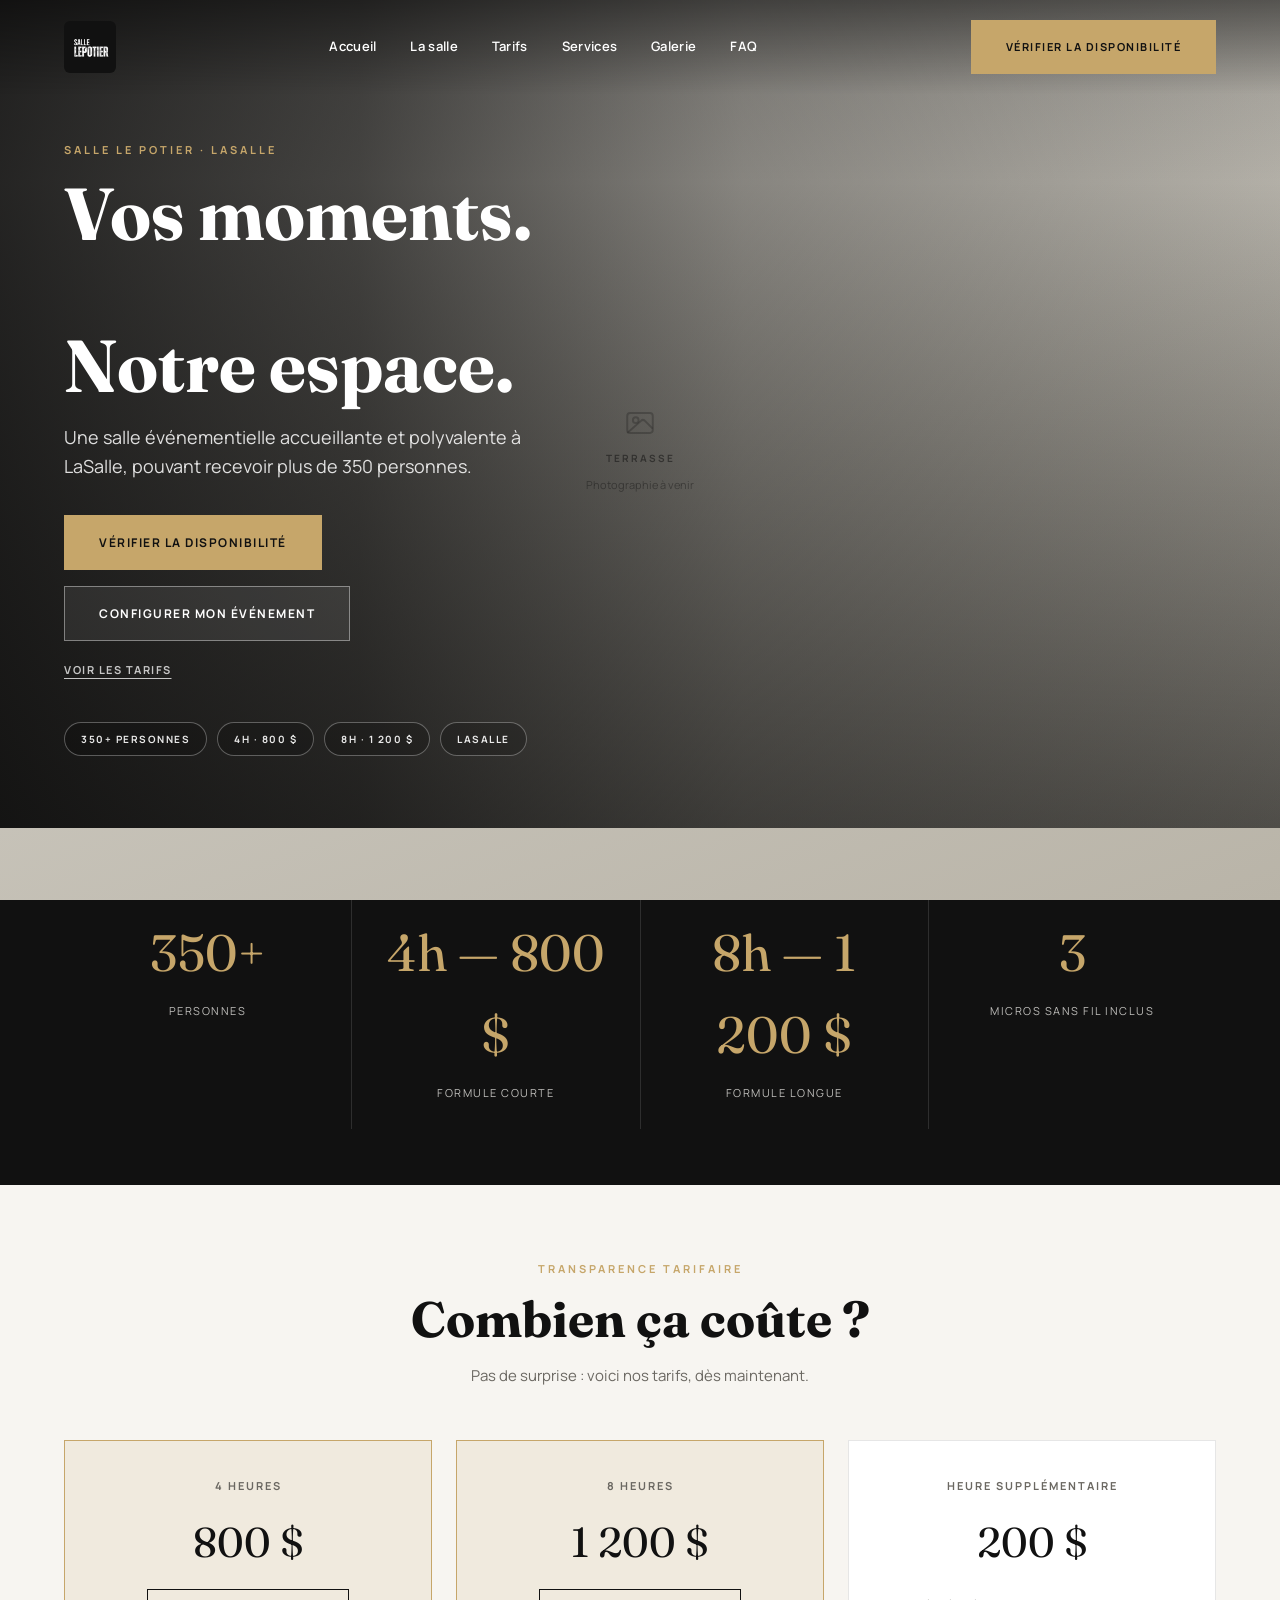
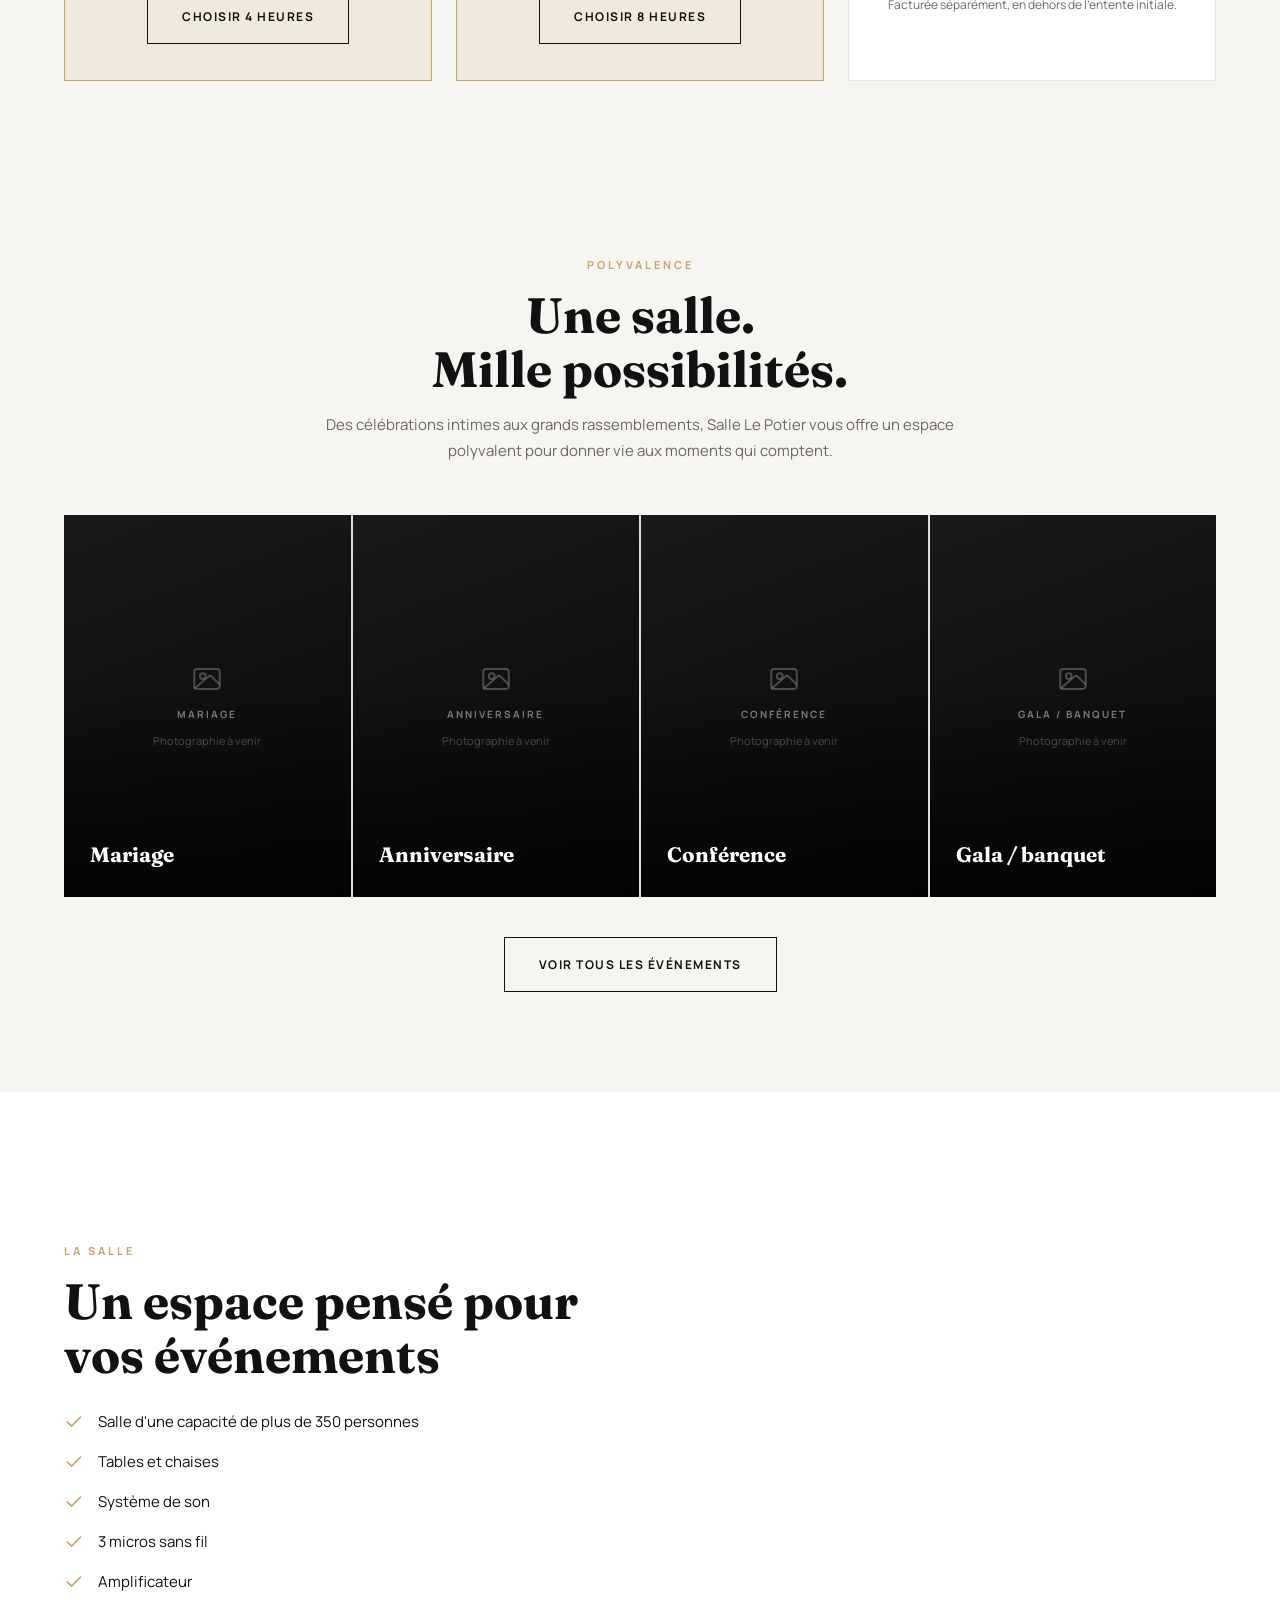
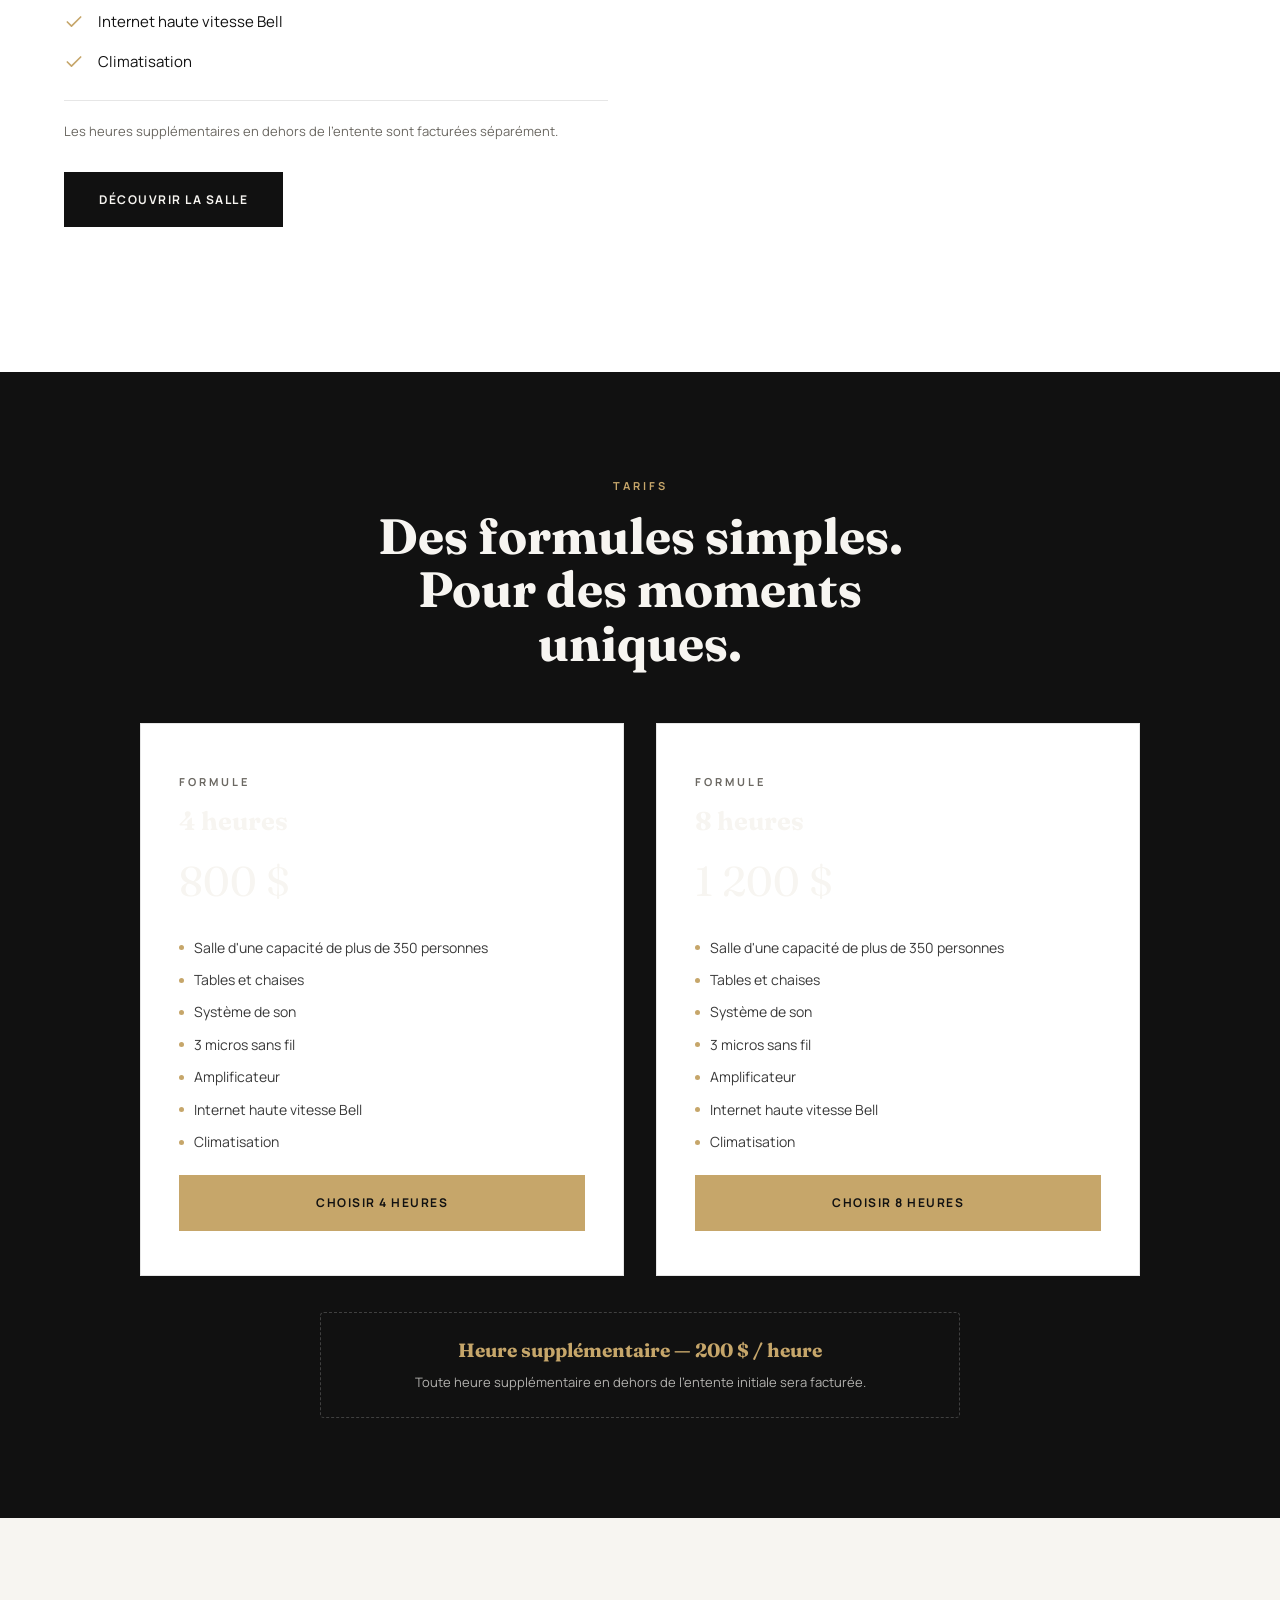
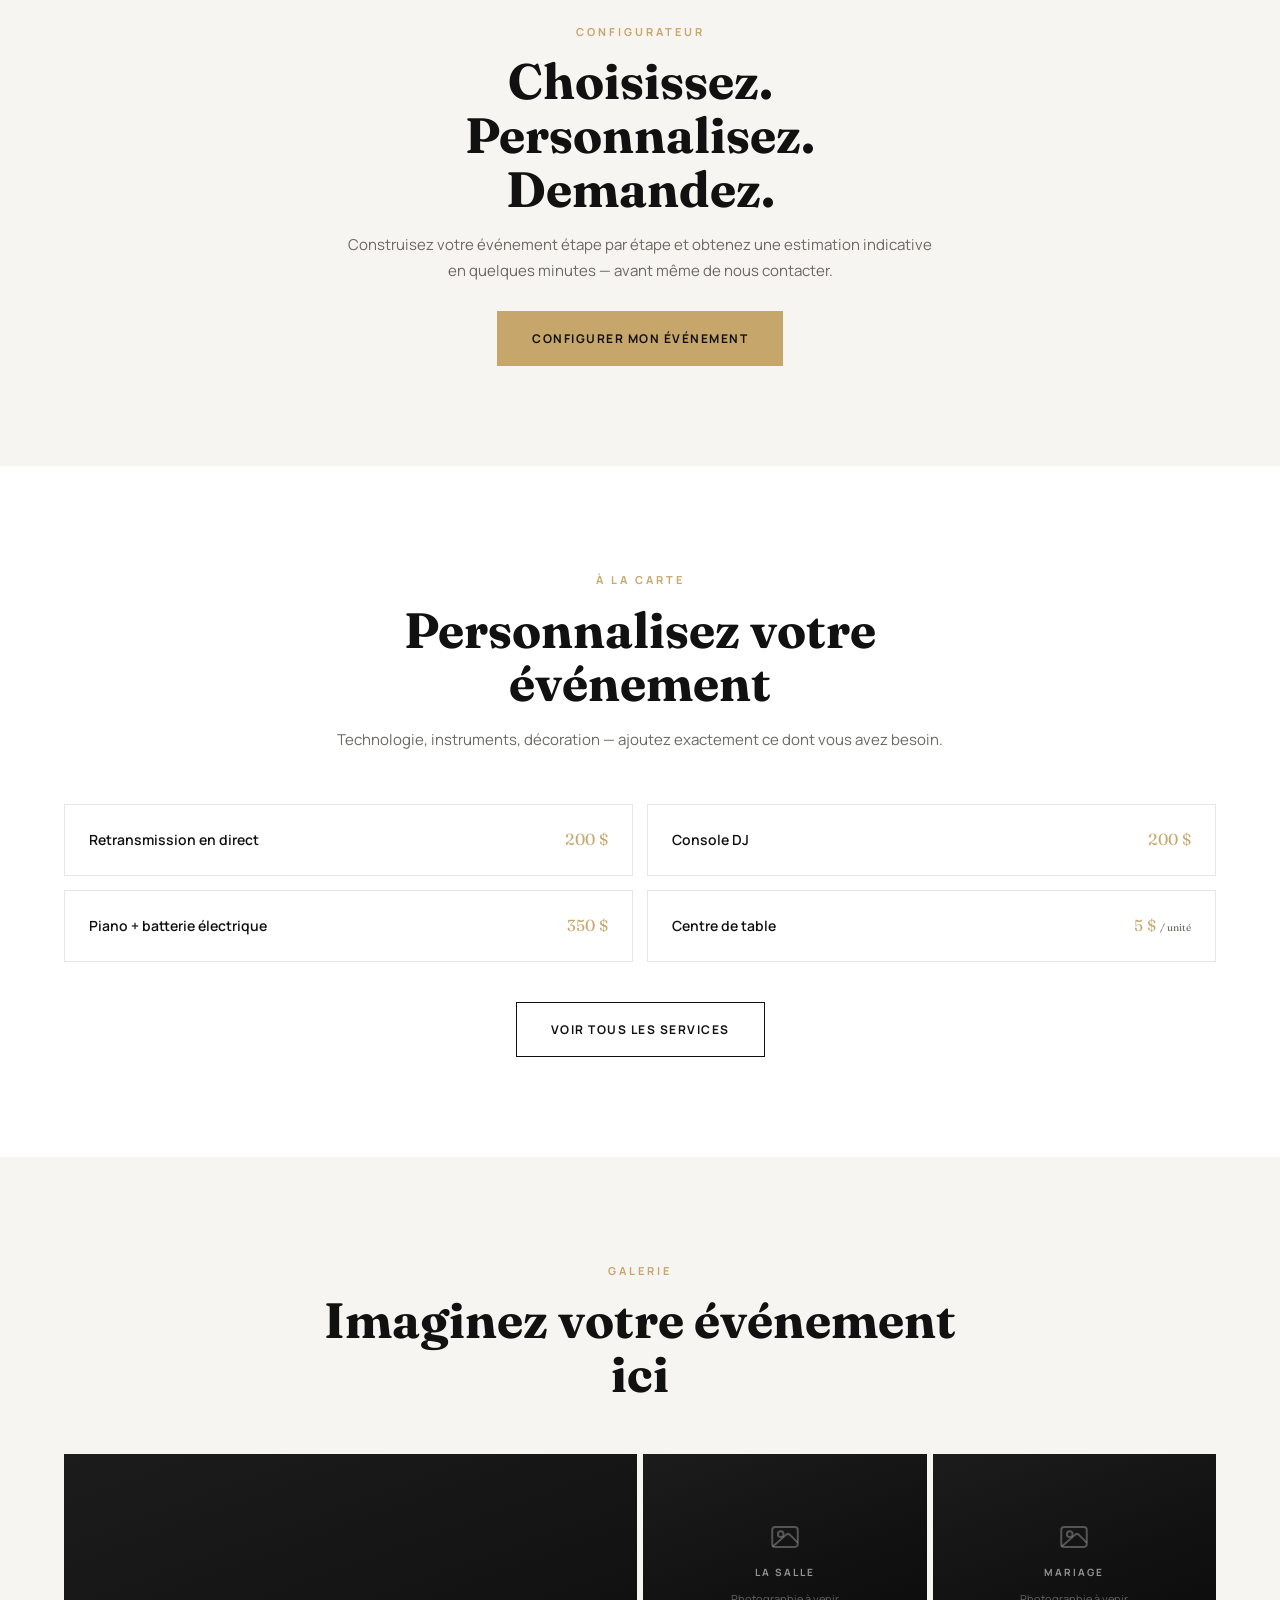
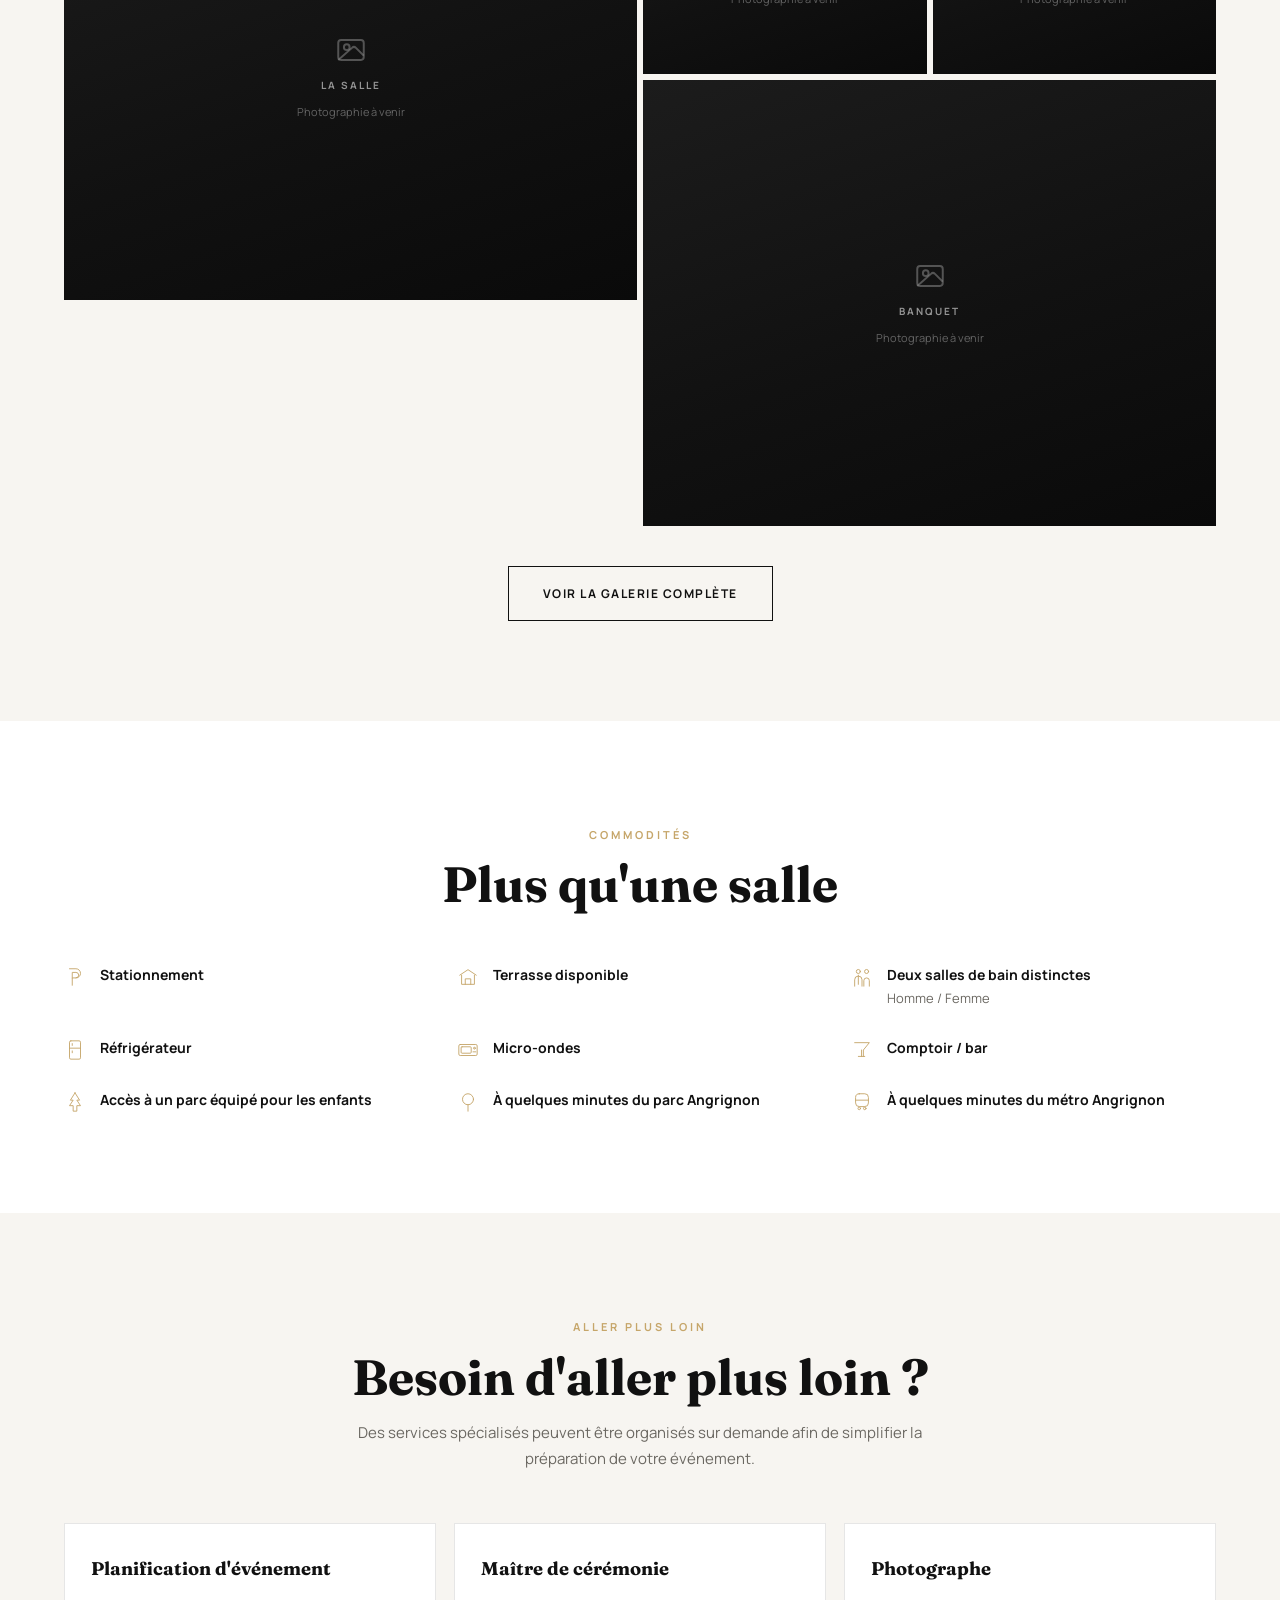
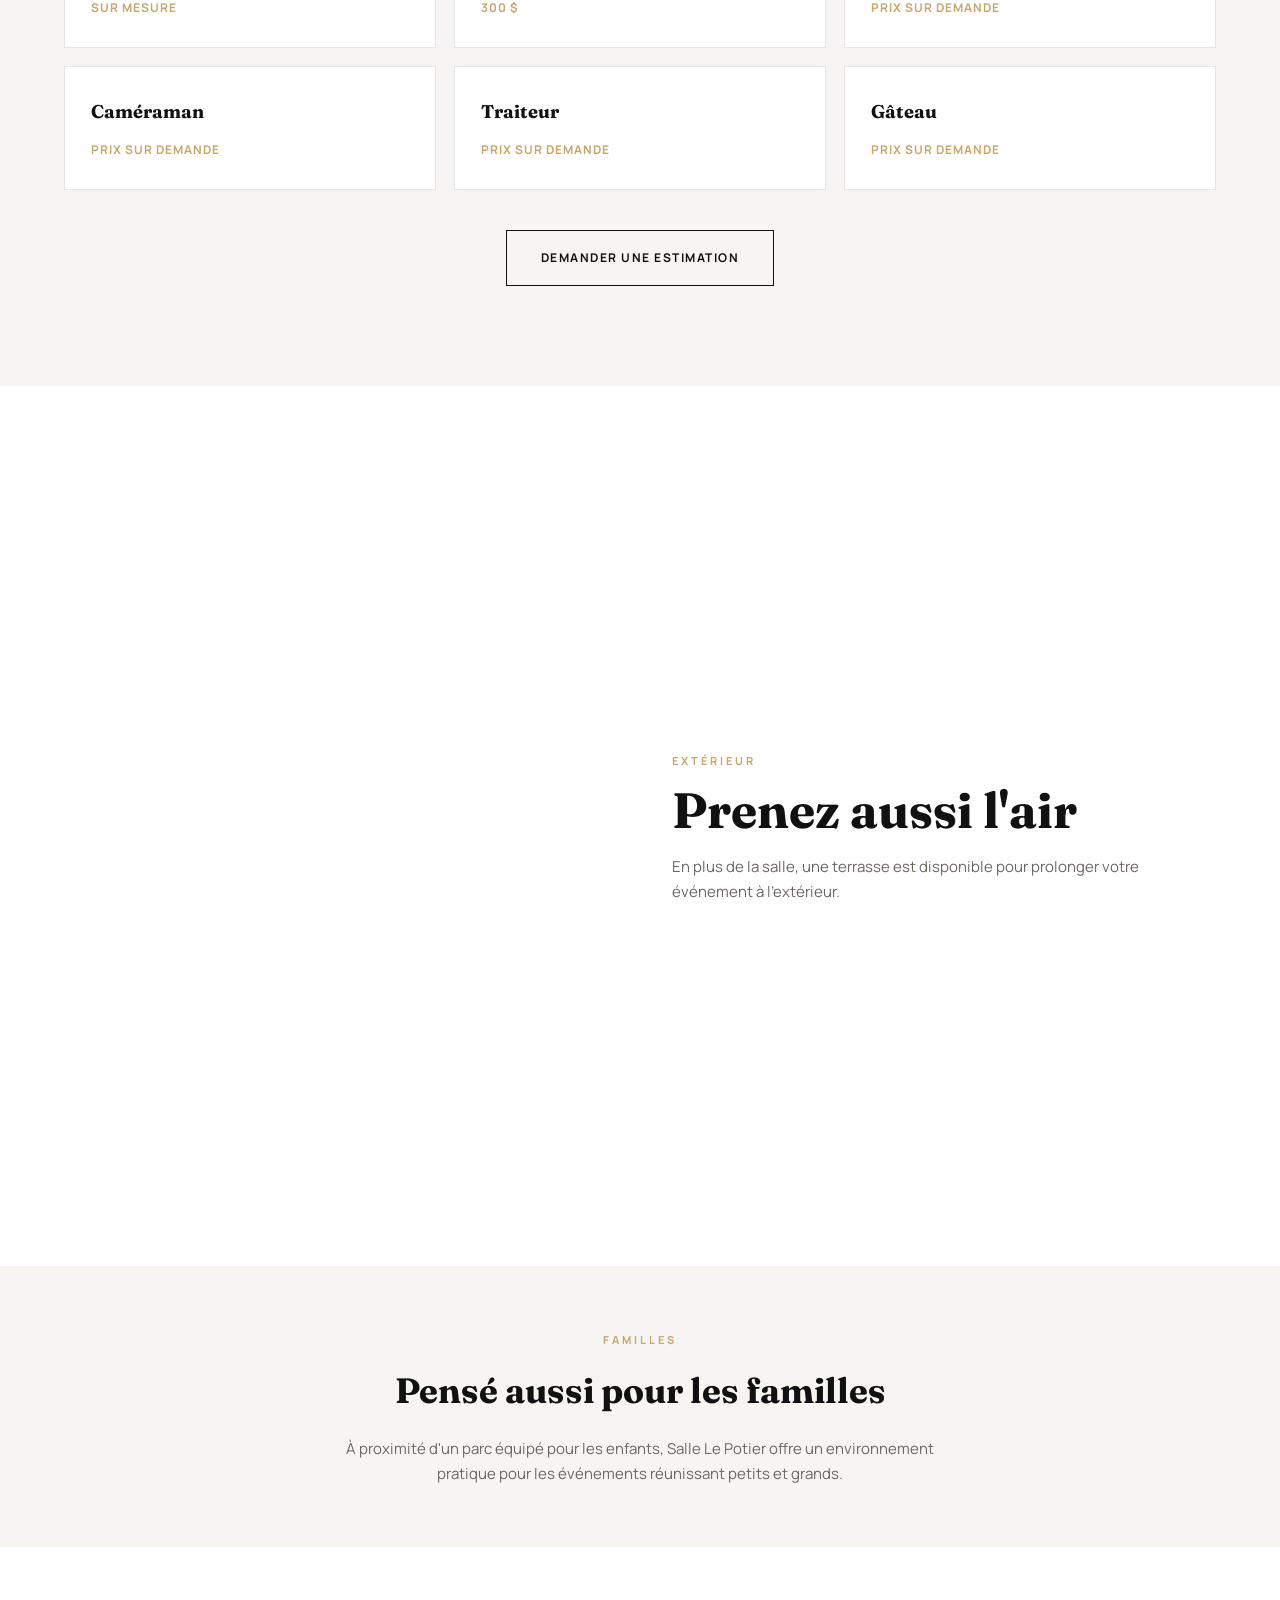
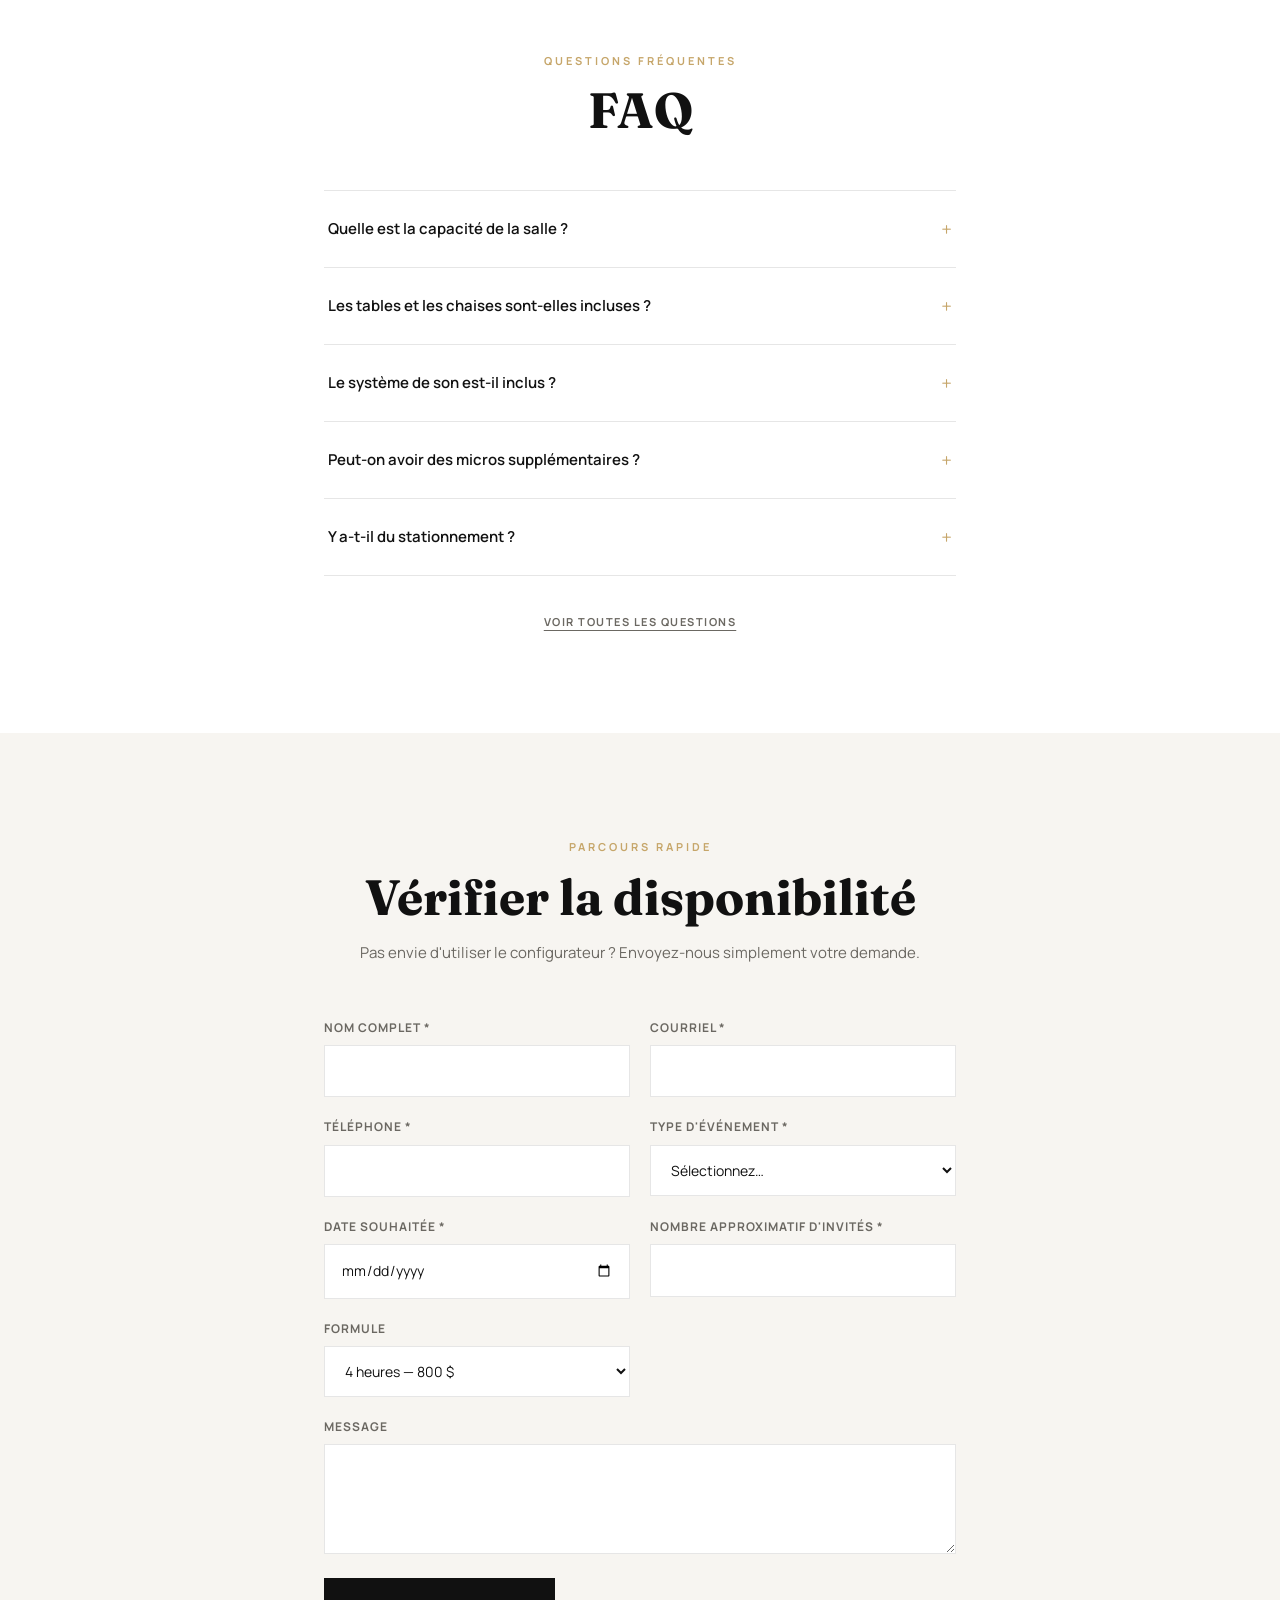
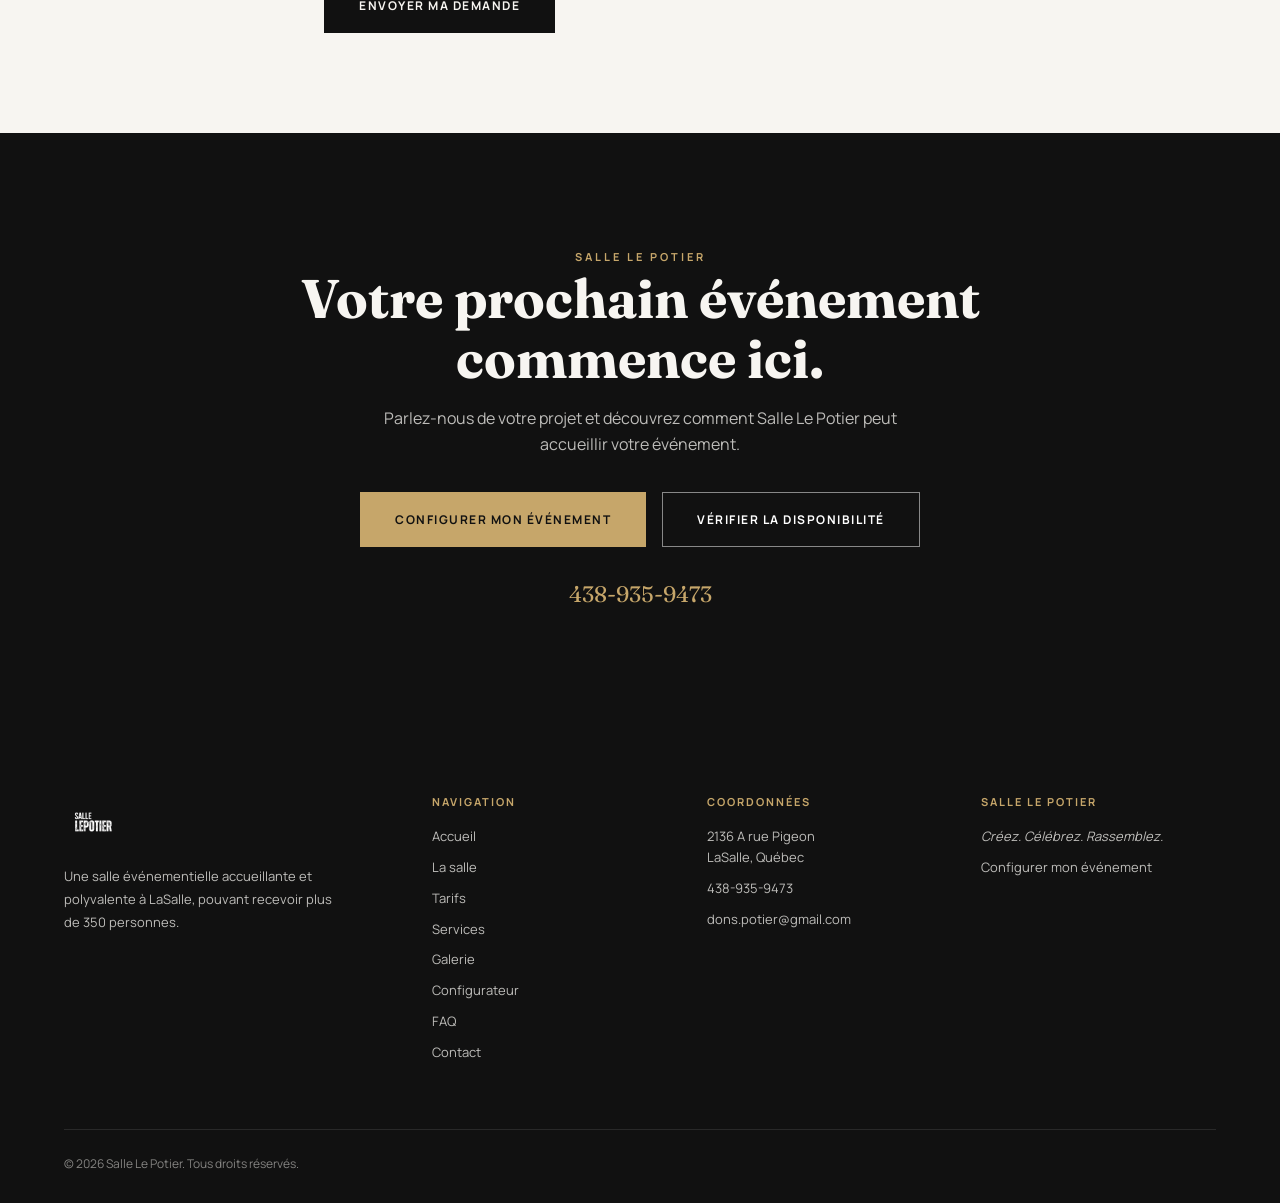
==== commit 7a0f7ce6: "Hero de l'accueil : intègre la vraie vidéo de Salle Le Potier Remplace le placeholder "Terrasse / Ph" ====
--- a/index.html
+++ b/index.html
@@ -54,29 +54,37 @@
   <!-- ============ HERO ============ -->
   <section id="hero">
     <div class="hero-media">
-      <!-- Aucune photographie réelle de Salle Le Potier fournie pour le moment.
-           Pour l'intégrer : remplacer ce bloc par <img src="/assets/images/salle/salle-1.jpg" alt="Salle Le Potier"> -->
-      <div class="placeholder-fill" role="img" aria-label="Salle Le Potier — photographie à venir">
-        <svg viewBox="0 0 24 24" fill="none" stroke="currentColor" stroke-width="1.2"><rect x="3" y="5" width="18" height="14" rx="2"/><circle cx="9" cy="10" r="2"/><path d="M21 16l-5.5-5.5a2 2 0 00-2.8 0L3 19"/></svg>
-        <span>Salle Le Potier</span>
-        <small>Photographie à venir</small>
-      </div>
+      <!-- Vraie vidéo de Salle Le Potier — le même fichier alimente les deux calques ci-dessous :
+           - .hero-video-bg : agrandie + floutée, remplit l'espace horizontal (desktop uniquement)
+           - .hero-video-fg : nette, non déformée, montre la salle en entier
+           Pour remplacer par une version courte (15-25s) plus tard : mettre à jour le chemin
+           "/assets/videos/salle-le-potier-hero.mp4" dans les DEUX balises <source> ci-dessous
+           (même nom de fichier possible pour éviter d'avoir à toucher au HTML). -->
+      <video class="hero-video-bg" autoplay muted loop playsinline preload="auto" poster="/assets/images/salle/hero-poster.webp" aria-hidden="true">
+        <source src="/assets/videos/salle-le-potier-hero.mp4" type="video/mp4">
+      </video>
+      <video class="hero-video-fg" id="hero-video" autoplay muted loop playsinline preload="auto" poster="/assets/images/salle/hero-poster.webp" aria-label="Vidéo de Salle Le Potier">
+        <source src="/assets/videos/salle-le-potier-hero.mp4" type="video/mp4">
+      </video>
+      <button class="hero-sound-toggle" id="hero-sound-toggle" aria-label="Activer le son" aria-pressed="false">
+        <svg viewBox="0 0 24 24" fill="none" stroke="currentColor" stroke-width="1.6"><path d="M3 10v4h4l5 5V5L7 10H3z"/><line x1="16" y1="9" x2="21" y2="15"/><line x1="21" y1="9" x2="16" y2="15"/></svg>
+      </button>
     </div>
     <div class="hero-overlay"></div>
     <div class="hero-inner">
-      <span class="eyebrow">Salle Le Potier</span>
-      <h1>Vos moments.<br>Notre espace.</h1>
-      <p>Une salle événementielle accueillante et polyvalente à LaSalle, pouvant recevoir plus de 350 personnes.</p>
-      <div class="hero-ctas">
+      <span class="eyebrow reveal-text" style="transition-delay:.05s">Salle Le Potier · LaSalle</span>
+      <h1><span class="reveal-text" style="transition-delay:.15s">Vos moments.</span><br><span class="reveal-text" style="transition-delay:.3s">Notre espace.</span></h1>
+      <p class="reveal-text" style="transition-delay:.45s">Une salle événementielle accueillante et polyvalente à LaSalle, pouvant recevoir plus de 350 personnes.</p>
+      <div class="hero-ctas reveal-text" style="transition-delay:.6s">
         <a href="/configurateur" class="btn btn-champagne">Vérifier la disponibilité</a>
-        <a href="/configurateur" class="btn btn-blanc-ligne">Configurer mon événement</a>
-      </div>
-      <a href="/tarifs" class="btn-lien" style="display:inline-block;margin-top:20px;color:rgba(255,255,255,.75)">Voir les tarifs</a>
-      <div class="hero-tags">
+        <a href="/configurateur" class="btn btn-glass">Configurer mon événement</a>
+      </div>
+      <a href="/tarifs" class="btn-lien reveal-text" style="display:inline-block;margin-top:20px;color:rgba(255,255,255,.75);transition-delay:.7s">Voir les tarifs</a>
+      <div class="hero-tags reveal-text" style="transition-delay:.8s">
         <span class="hero-tag">350+ personnes</span>
+        <span class="hero-tag">4h · 800 $</span>
+        <span class="hero-tag">8h · 1 200 $</span>
         <span class="hero-tag">LaSalle</span>
-        <span class="hero-tag">Stationnement</span>
-        <span class="hero-tag">Terrasse</span>
       </div>
     </div>
   </section>
--- a/styles.css
+++ b/styles.css
@@ -87,6 +87,7 @@
   position:fixed;top:0;left:0;right:0;z-index:100;
   display:flex;align-items:center;justify-content:space-between;
   padding:20px var(--gutter);transition:background .4s var(--ease),padding .4s var(--ease),box-shadow .4s var(--ease);
+  background:linear-gradient(180deg,rgba(0,0,0,.45) 0%,rgba(0,0,0,0) 100%);
 }
 #site-header .logo-badge{width:52px;height:52px;border-radius:6px;overflow:hidden;flex-shrink:0}
 #site-header .logo-badge img{width:100%;height:100%;object-fit:cover}
@@ -118,19 +119,73 @@
 }
 
 /* ============ HERO ============ */
-#hero{position:relative;min-height:100vh;display:flex;align-items:flex-end;overflow:hidden;background:var(--noir)}
-.hero-media{position:absolute;inset:0;z-index:0}
-.hero-media img,.hero-media .placeholder-fill{width:100%;height:100%;object-fit:cover;animation:hero-zoom 26s var(--ease) infinite alternate}
-@media (prefers-reduced-motion:reduce){ .hero-media img,.hero-media .placeholder-fill{animation:none} }
-@keyframes hero-zoom{from{transform:scale(1)}to{transform:scale(1.08)}}
-.hero-overlay{position:absolute;inset:0;z-index:1;background:linear-gradient(180deg,rgba(10,10,10,.55) 0%,rgba(10,10,10,.35) 40%,rgba(10,10,10,.82) 100%)}
-.hero-inner{position:relative;z-index:2;padding:0 var(--gutter) 72px;max-width:900px;color:var(--blanc)}
-.hero-inner .eyebrow{color:var(--champagne)}
-.hero-inner h1{font-family:var(--serif);font-size:clamp(2.6rem,7vw,5.2rem);line-height:1.02;margin-top:14px}
-.hero-inner p{margin-top:20px;font-size:clamp(15px,1.6vw,18px);color:rgba(255,255,255,.85);max-width:560px}
+#hero{position:relative;min-height:92vh;display:flex;align-items:flex-end;overflow:hidden;background:var(--noir)}
+@media (max-width:760px){ #hero{min-height:100svh} }
+
+/* ---- Vidéo Hero : deux calques d'une même source (voir index.html) ----
+   .hero-video-bg : agrandie, floutée, comble l'espace horizontal (desktop seulement)
+   .hero-video-fg : nette, hauteur pleine, largeur automatique — jamais déformée ni rognée */
+.hero-media{position:absolute;inset:0;z-index:0;background:var(--noir)}
+.hero-video-bg,.hero-video-fg{position:absolute;top:0;bottom:0}
+.hero-video-bg{
+  left:0;right:0;width:100%;height:100%;object-fit:cover;
+  filter:blur(46px) brightness(.5) saturate(1.15);transform:scale(1.2);
+}
+.hero-video-fg{
+  right:0;left:auto;height:100%;width:auto;max-width:none;object-fit:contain;
+}
+@media (max-width:900px){
+  .hero-video-bg{display:none}
+  .hero-video-fg{position:absolute;inset:0;width:100%;height:100%;object-fit:cover;object-position:center 30%}
+}
+
+.hero-sound-toggle{
+  position:absolute;z-index:2;bottom:22px;right:22px;width:38px;height:38px;border-radius:50%;
+  background:rgba(0,0,0,.35);border:1px solid rgba(255,255,255,.3);backdrop-filter:blur(6px);
+  display:flex;align-items:center;justify-content:center;color:rgba(255,255,255,.85);transition:background .25s var(--ease),color .25s var(--ease);
+}
+.hero-sound-toggle:hover{background:rgba(0,0,0,.5);color:var(--blanc)}
+.hero-sound-toggle svg{width:16px;height:16px}
+.hero-sound-toggle[aria-pressed="true"]{border-color:var(--champagne);color:var(--champagne)}
+@media (max-width:760px){ .hero-sound-toggle{bottom:auto;top:96px} }
+
+.hero-overlay{
+  position:absolute;inset:0;z-index:1;
+  background:linear-gradient(90deg,rgba(8,8,8,.86) 0%,rgba(8,8,8,.7) 28%,rgba(8,8,8,.36) 58%,rgba(8,8,8,.12) 100%),
+             linear-gradient(180deg,rgba(8,8,8,.15) 0%,rgba(8,8,8,0) 22%,rgba(8,8,8,.55) 100%);
+}
+@media (max-width:900px){
+  .hero-overlay{background:linear-gradient(180deg,rgba(8,8,8,.55) 0%,rgba(8,8,8,.25) 30%,rgba(8,8,8,.35) 60%,rgba(8,8,8,.88) 100%)}
+}
+
+.hero-inner{position:relative;z-index:2;padding:0 var(--gutter) 72px;max-width:640px;color:var(--blanc)}
+.hero-inner .eyebrow{color:var(--champagne);letter-spacing:3px}
+.hero-inner h1{font-family:var(--serif);font-size:clamp(2.4rem,6.4vw,4.6rem);line-height:1.03;margin-top:14px}
+.hero-inner h1 span{display:block}
+.hero-inner p{margin-top:20px;font-size:clamp(15px,1.6vw,18px);color:rgba(255,255,255,.85);max-width:480px}
 .hero-ctas{display:flex;gap:16px;flex-wrap:wrap;margin-top:34px}
 .hero-tags{display:flex;gap:10px;flex-wrap:wrap;margin-top:40px}
-.hero-tag{font-size:10px;letter-spacing:1.5px;text-transform:uppercase;font-weight:700;padding:8px 14px;border:1px solid rgba(255,255,255,.3);color:rgba(255,255,255,.85);border-radius:20px}
+.hero-tag{
+  font-size:10px;letter-spacing:1.5px;text-transform:uppercase;font-weight:700;padding:8px 16px;
+  border:1px solid rgba(255,255,255,.3);background:rgba(0,0,0,.18);backdrop-filter:blur(4px);
+  color:rgba(255,255,255,.9);border-radius:999px;
+}
+
+.btn-glass{
+  background:rgba(255,255,255,.08);border:1px solid rgba(255,255,255,.4);color:var(--blanc);
+  backdrop-filter:blur(8px);-webkit-backdrop-filter:blur(8px);
+}
+.btn-glass:hover{background:rgba(255,255,255,.16);transform:translateY(-2px)}
+
+/* ---- Apparition progressive du texte du Hero au chargement ---- */
+.reveal-text{opacity:0;transform:translateY(16px);animation:hero-text-in .8s var(--ease) forwards}
+@keyframes hero-text-in{to{opacity:1;transform:none}}
+@media (prefers-reduced-motion:reduce){ .reveal-text{animation:none;opacity:1;transform:none} }
+
+@media (max-width:760px){
+  .hero-ctas{flex-direction:column}
+  .hero-ctas .btn{width:100%}
+}
 
 /* ============ PLACEHOLDER PHOTO (aucune vraie photo fournie pour le moment) ============ */
 .placeholder-fill{
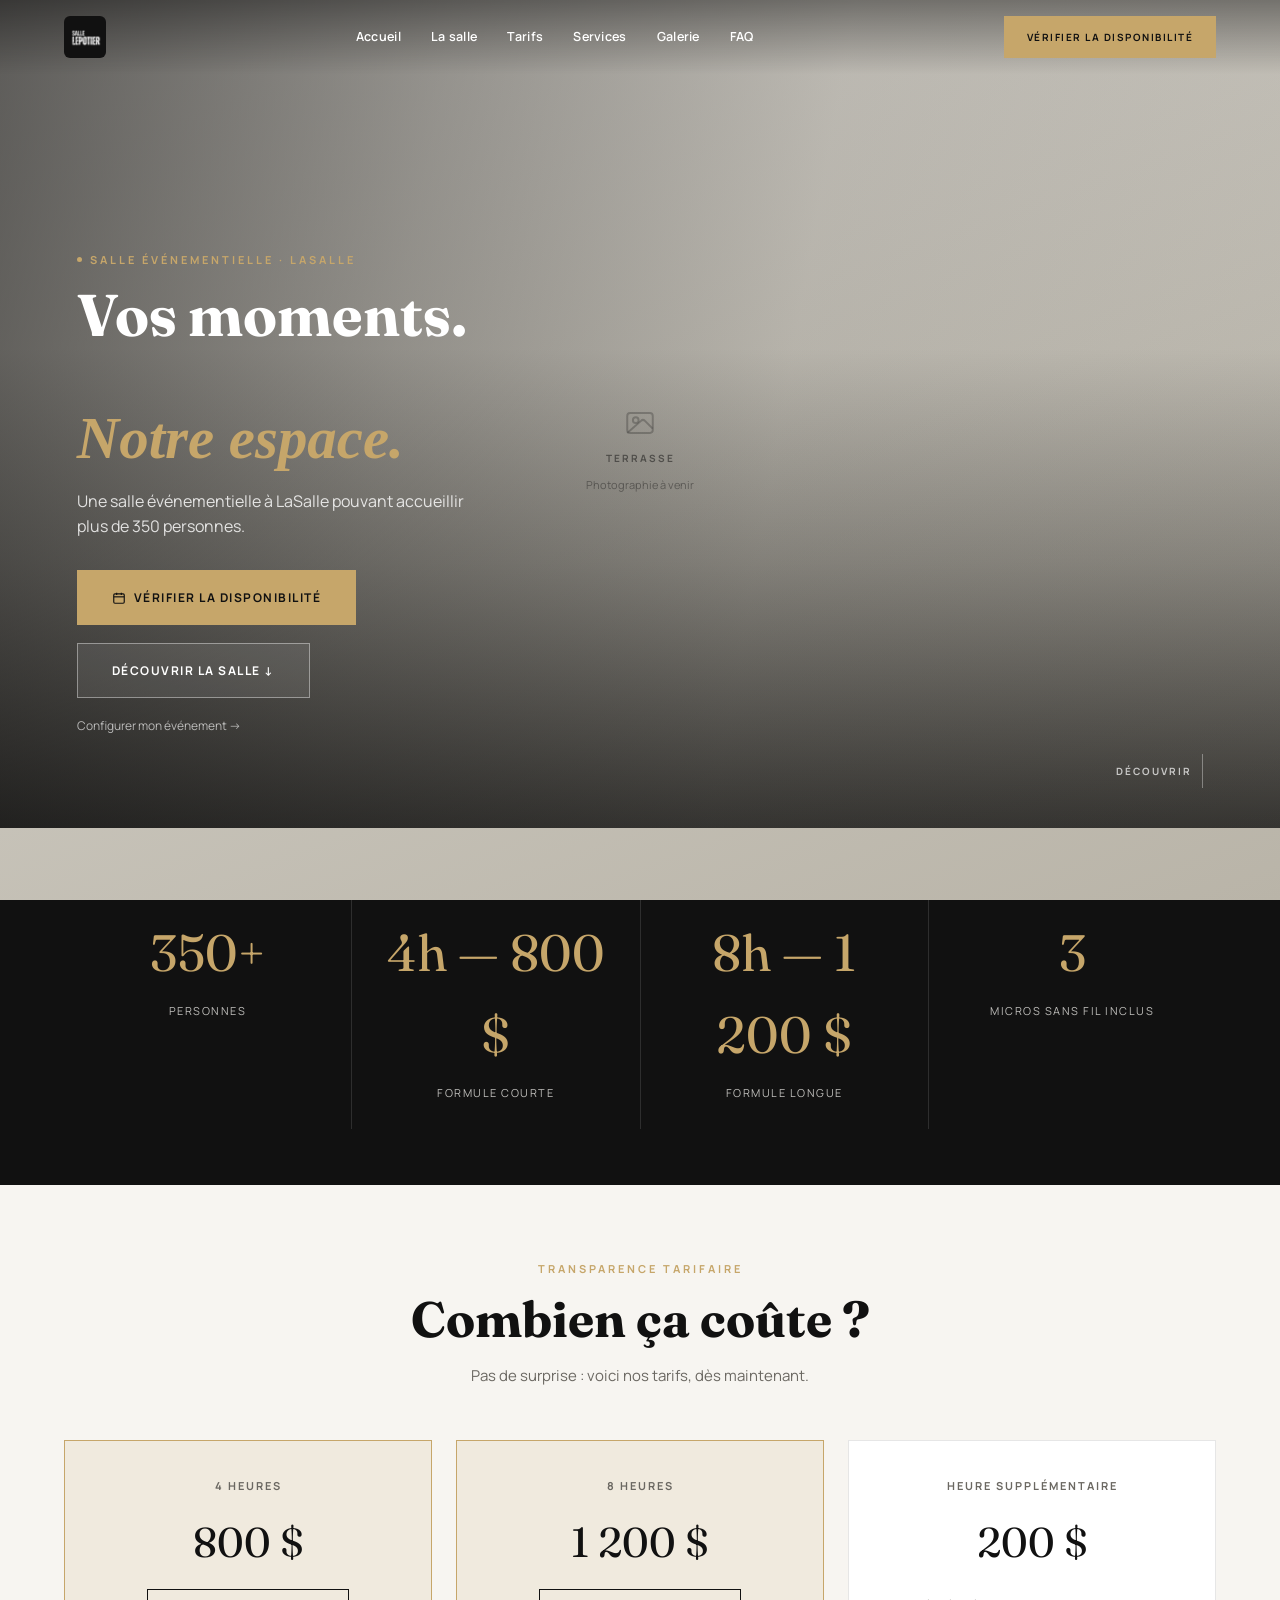
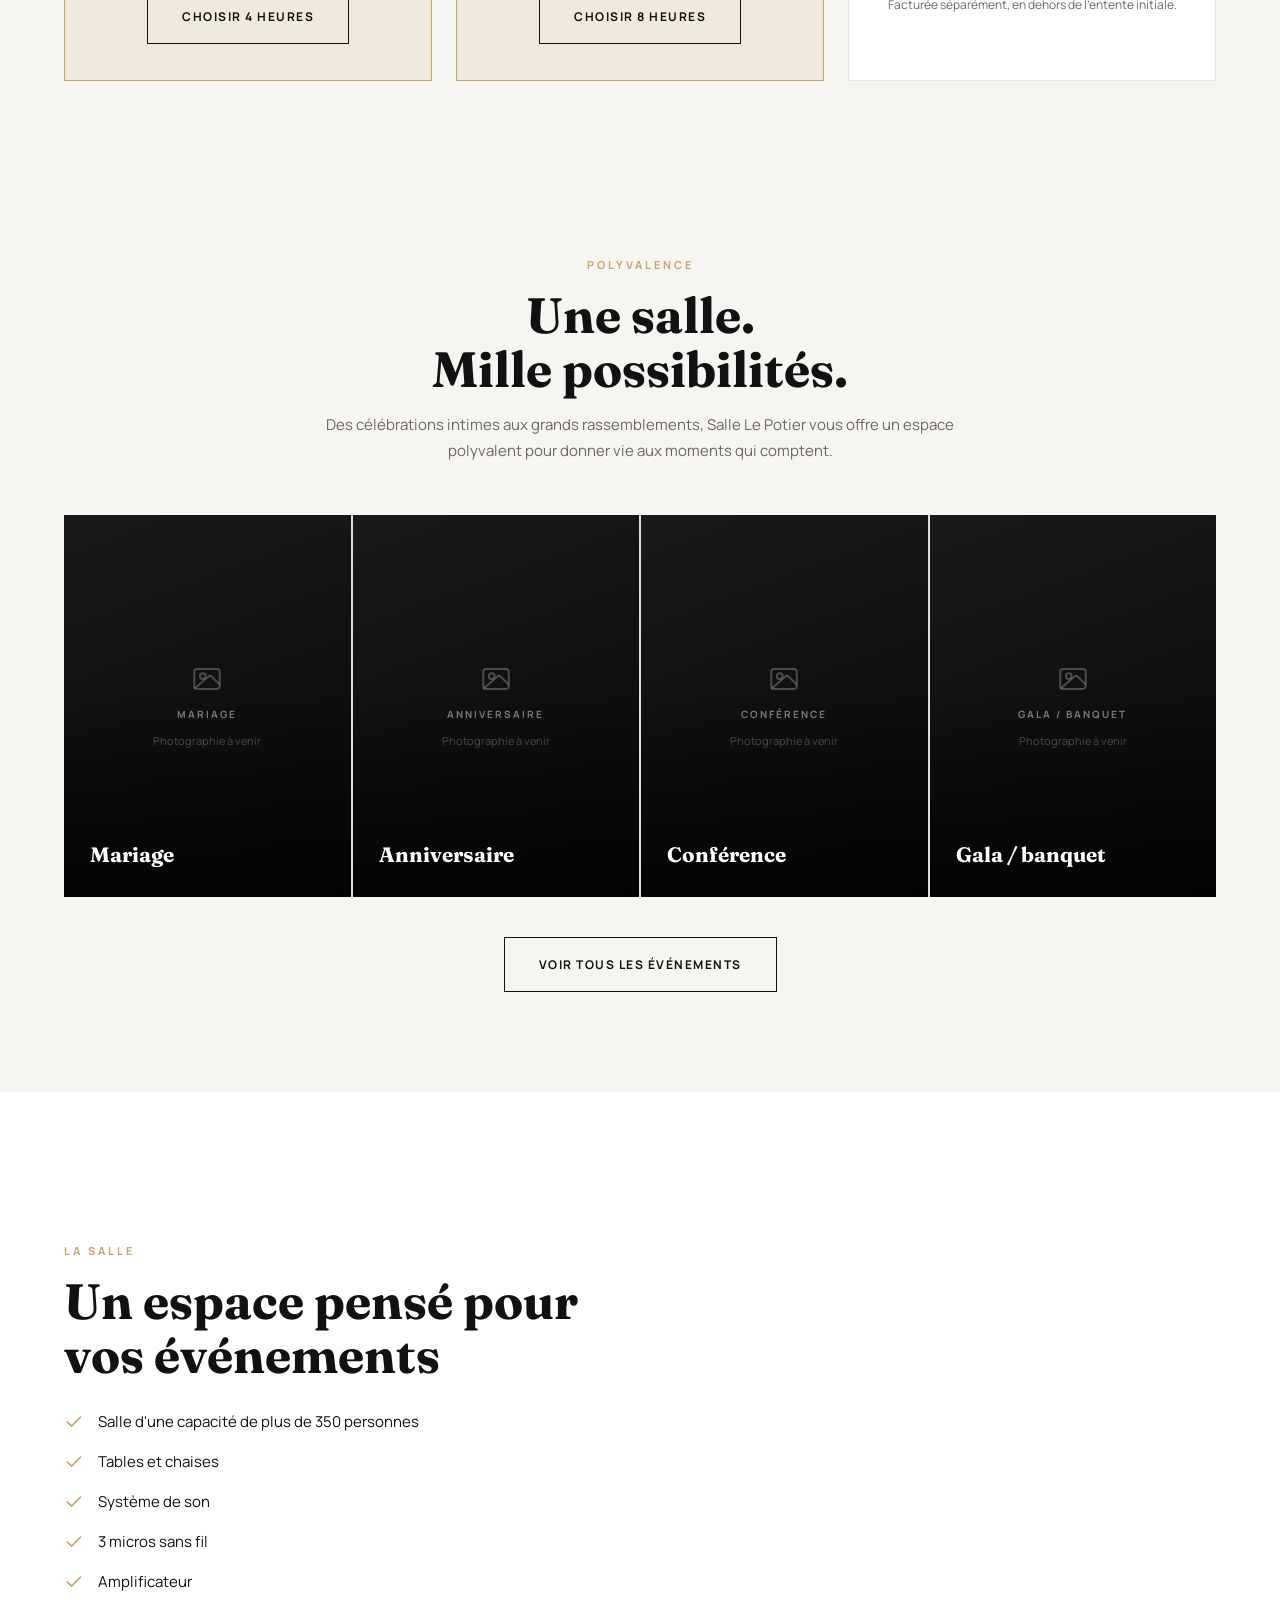
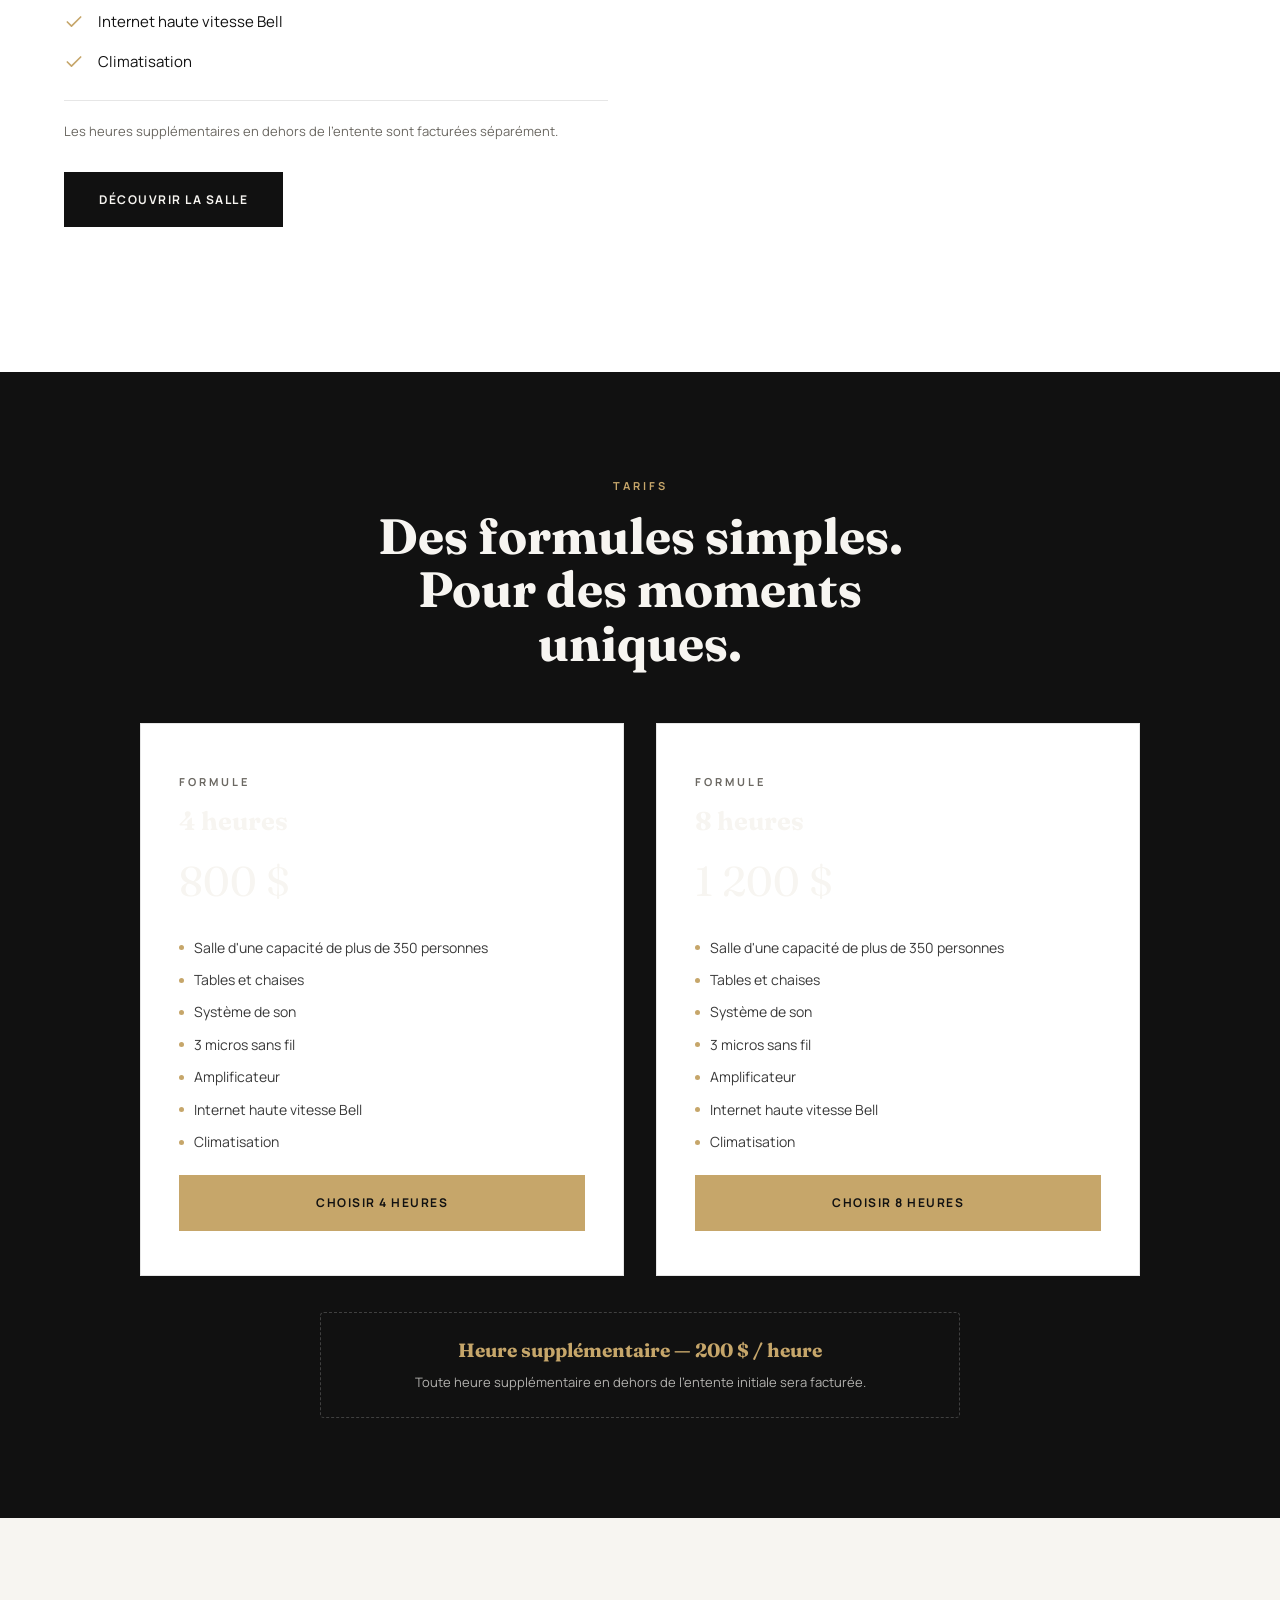
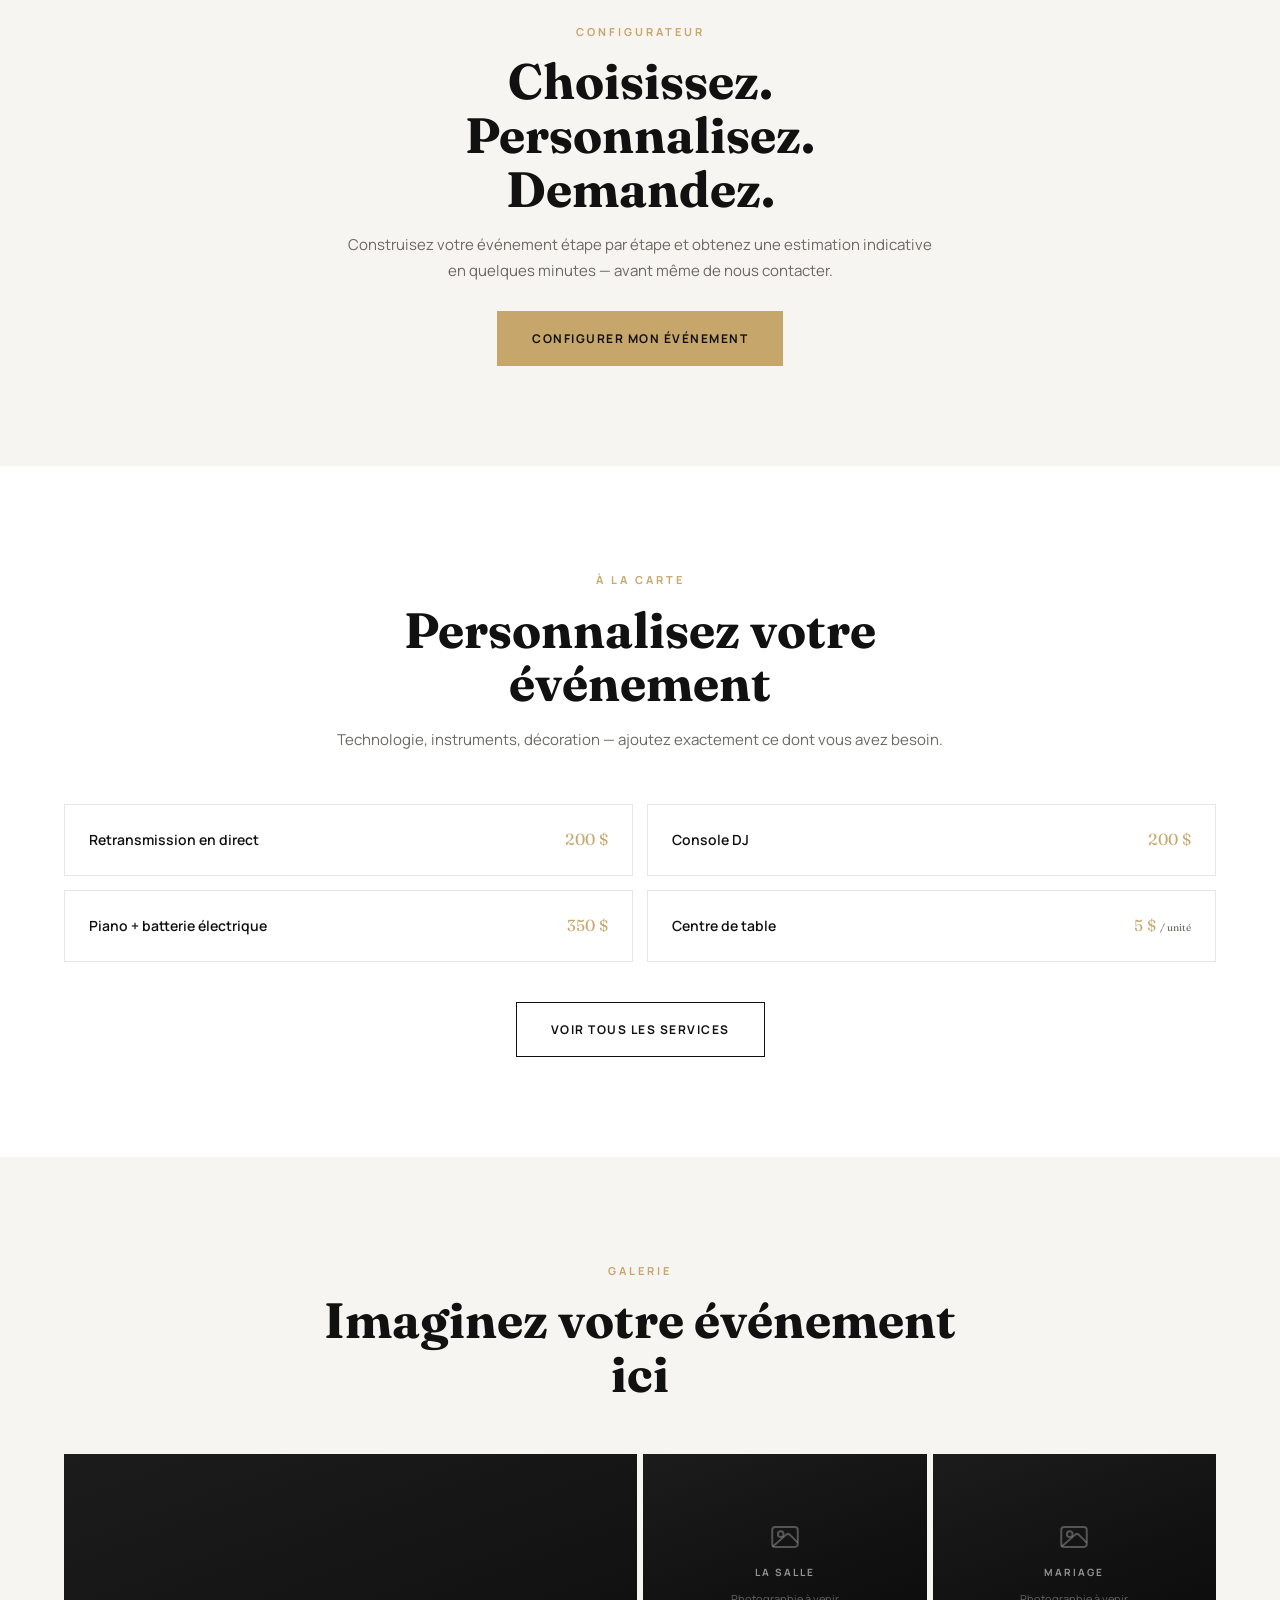
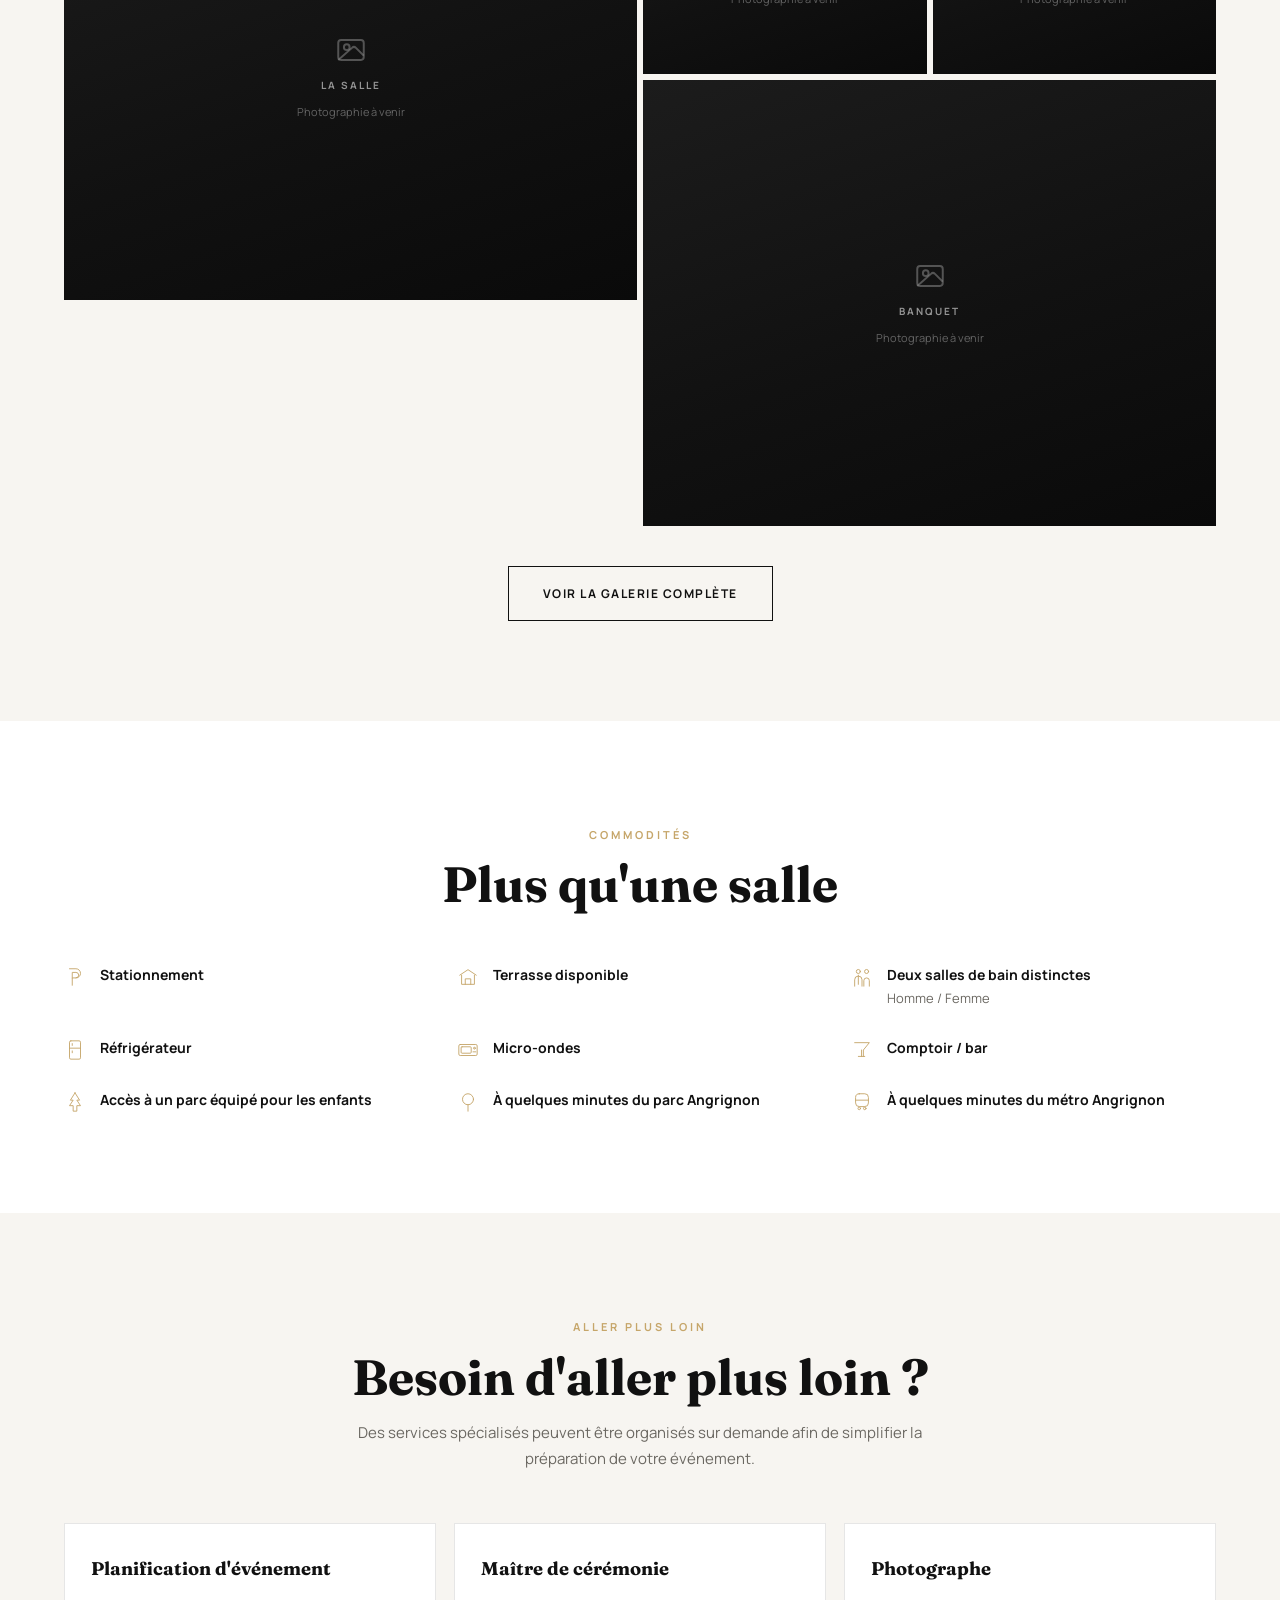
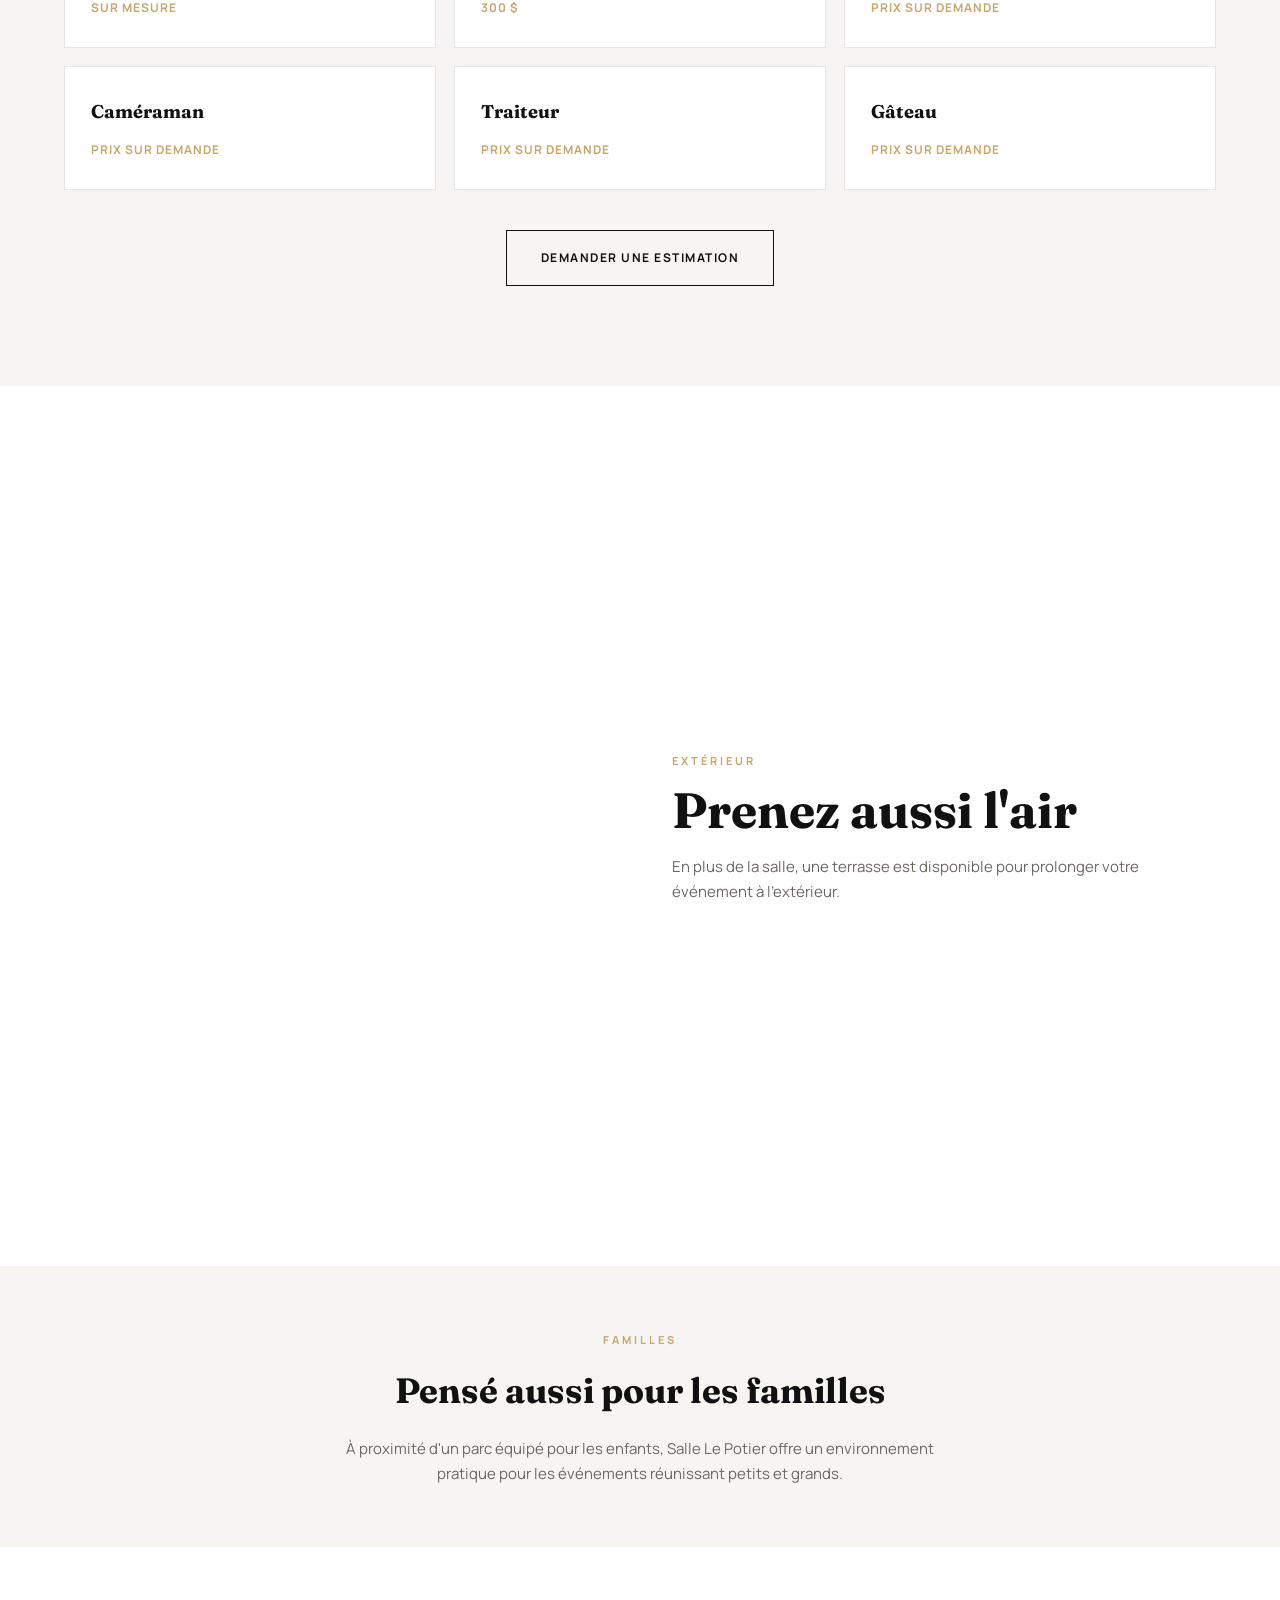
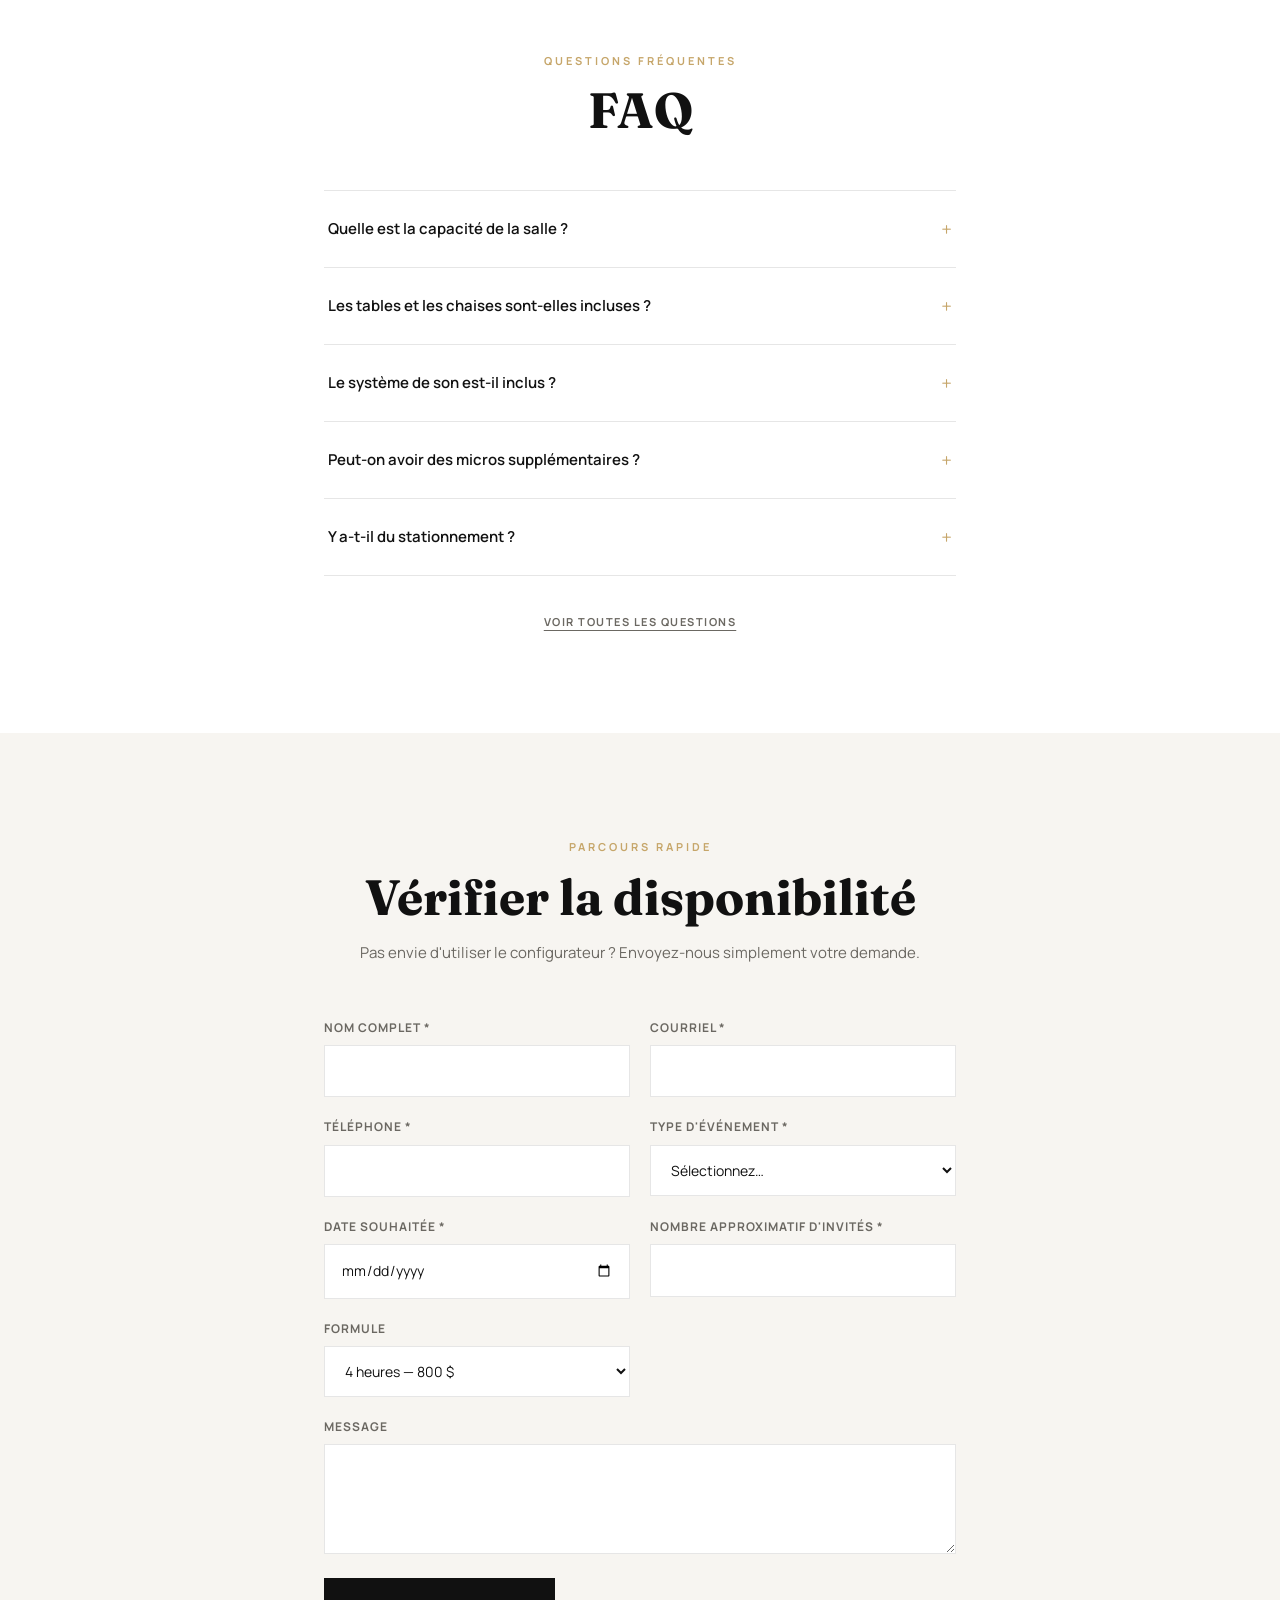
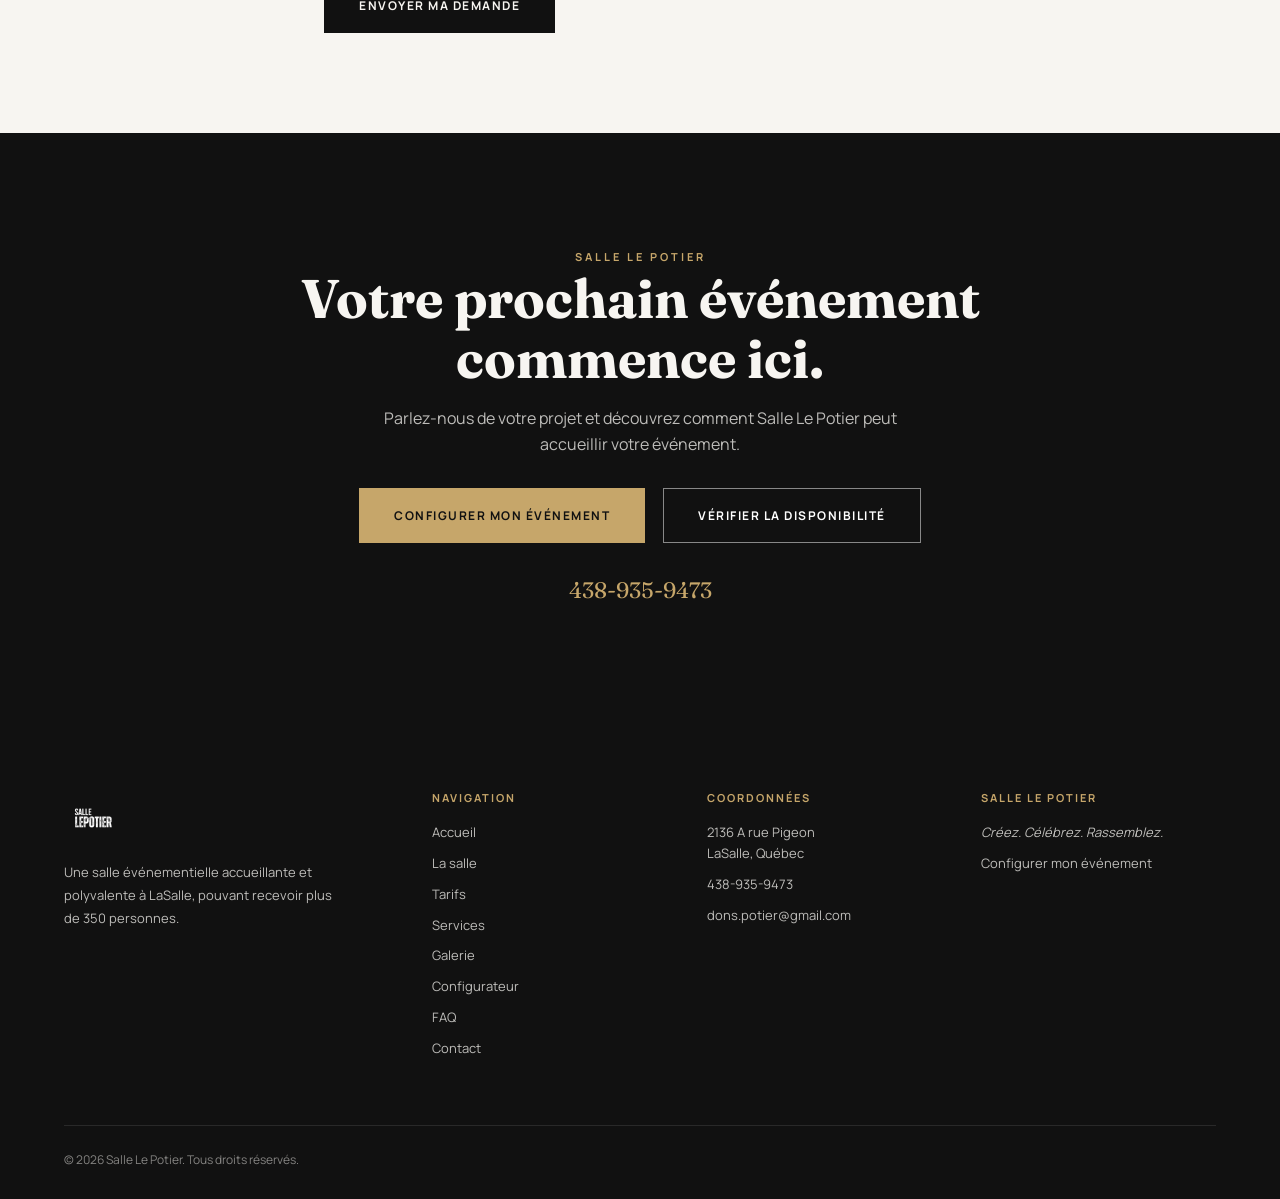
==== commit febda123: "Hero : direction cinématographique plein écran inspirée d'une référence événementielle premium Rempl" ====
--- a/index.html
+++ b/index.html
@@ -51,18 +51,12 @@
 
 <main id="main">
 
-  <!-- ============ HERO ============ -->
+  <!-- ============ HERO — film de marque plein écran ============ -->
   <section id="hero">
     <div class="hero-media">
-      <!-- Vraie vidéo de Salle Le Potier — le même fichier alimente les deux calques ci-dessous :
-           - .hero-video-bg : agrandie + floutée, remplit l'espace horizontal (desktop uniquement)
-           - .hero-video-fg : nette, non déformée, montre la salle en entier
-           Pour remplacer par une version courte (15-25s) plus tard : mettre à jour le chemin
-           "/assets/videos/salle-le-potier-hero.mp4" dans les DEUX balises <source> ci-dessous
-           (même nom de fichier possible pour éviter d'avoir à toucher au HTML). -->
-      <video class="hero-video-bg" autoplay muted loop playsinline preload="auto" poster="/assets/images/salle/hero-poster.webp" aria-hidden="true">
-        <source src="/assets/videos/salle-le-potier-hero.mp4" type="video/mp4">
-      </video>
+      <!-- Vraie vidéo de Salle Le Potier, plein écran (object-fit:cover — jamais déformée).
+           Pour remplacer par une version courte (15-25s) plus tard : remplacer le fichier
+           /assets/videos/salle-le-potier-hero.mp4 (même nom = aucune autre modification requise). -->
       <video class="hero-video-fg" id="hero-video" autoplay muted loop playsinline preload="auto" poster="/assets/images/salle/hero-poster.webp" aria-label="Vidéo de Salle Le Potier">
         <source src="/assets/videos/salle-le-potier-hero.mp4" type="video/mp4">
       </video>
@@ -72,25 +66,23 @@
     </div>
     <div class="hero-overlay"></div>
     <div class="hero-inner">
-      <span class="eyebrow reveal-text" style="transition-delay:.05s">Salle Le Potier · LaSalle</span>
-      <h1><span class="reveal-text" style="transition-delay:.15s">Vos moments.</span><br><span class="reveal-text" style="transition-delay:.3s">Notre espace.</span></h1>
-      <p class="reveal-text" style="transition-delay:.45s">Une salle événementielle accueillante et polyvalente à LaSalle, pouvant recevoir plus de 350 personnes.</p>
-      <div class="hero-ctas reveal-text" style="transition-delay:.6s">
-        <a href="/configurateur" class="btn btn-champagne">Vérifier la disponibilité</a>
-        <a href="/configurateur" class="btn btn-glass">Configurer mon événement</a>
-      </div>
-      <a href="/tarifs" class="btn-lien reveal-text" style="display:inline-block;margin-top:20px;color:rgba(255,255,255,.75);transition-delay:.7s">Voir les tarifs</a>
-      <div class="hero-tags reveal-text" style="transition-delay:.8s">
-        <span class="hero-tag">350+ personnes</span>
-        <span class="hero-tag">4h · 800 $</span>
-        <span class="hero-tag">8h · 1 200 $</span>
-        <span class="hero-tag">LaSalle</span>
-      </div>
-    </div>
+      <span class="eyebrow reveal-text" style="transition-delay:.05s">Salle événementielle · LaSalle</span>
+      <h1><span class="reveal-text" style="transition-delay:.15s">Vos moments.</span><br><span class="reveal-text hero-title-accent" style="transition-delay:.3s">Notre espace.</span></h1>
+      <p class="reveal-text" style="transition-delay:.4s">Une salle événementielle à LaSalle pouvant accueillir plus de 350 personnes.</p>
+      <div class="hero-ctas reveal-text" style="transition-delay:.5s">
+        <a href="/configurateur" class="btn btn-champagne">
+          <svg class="hero-cta-icon" viewBox="0 0 24 24" fill="none" stroke="currentColor" stroke-width="2"><rect x="3" y="5" width="18" height="16" rx="2"/><line x1="3" y1="10" x2="21" y2="10"/><line x1="8" y1="3" x2="8" y2="7"/><line x1="16" y1="3" x2="16" y2="7"/></svg>
+          Vérifier la disponibilité
+        </a>
+        <a href="#hero-next" class="btn btn-glass">Découvrir la salle ↓</a>
+      </div>
+      <a href="/configurateur" class="hero-configurator-link reveal-text" style="transition-delay:.6s">Configurer mon événement →</a>
+    </div>
+    <a href="#hero-next" class="hero-scroll-cue reveal-text" style="transition-delay:.7s"><span>Découvrir</span><span class="line"></span></a>
   </section>
 
   <!-- ============ CHIFFRES CLÉS ============ -->
-  <section class="stats-band">
+  <section class="stats-band" id="hero-next">
     <div class="wrap">
       <div class="stats-grid reveal-stagger" id="stats-grid">
         <div class="stat-item"><div class="stat-number" data-count="350" data-suffix="+">0</div><div class="stat-label">Personnes</div></div>
--- a/styles.css
+++ b/styles.css
@@ -86,16 +86,16 @@
 #site-header{
   position:fixed;top:0;left:0;right:0;z-index:100;
   display:flex;align-items:center;justify-content:space-between;
-  padding:20px var(--gutter);transition:background .4s var(--ease),padding .4s var(--ease),box-shadow .4s var(--ease);
-  background:linear-gradient(180deg,rgba(0,0,0,.45) 0%,rgba(0,0,0,0) 100%);
-}
-#site-header .logo-badge{width:52px;height:52px;border-radius:6px;overflow:hidden;flex-shrink:0}
+  padding:16px var(--gutter);transition:background .4s var(--ease),padding .4s var(--ease),box-shadow .4s var(--ease);
+  background:linear-gradient(180deg,rgba(0,0,0,.4) 0%,rgba(0,0,0,0) 100%);
+}
+#site-header .logo-badge{width:42px;height:42px;border-radius:6px;overflow:hidden;flex-shrink:0}
 #site-header .logo-badge img{width:100%;height:100%;object-fit:cover}
-.header-nav{display:flex;gap:34px;align-items:center}
-.header-nav a{font-size:13px;font-weight:600;letter-spacing:.3px;color:var(--blanc);transition:color .3s var(--ease)}
+.header-nav{display:flex;gap:30px;align-items:center}
+.header-nav a{font-size:12.5px;font-weight:600;letter-spacing:.3px;color:var(--blanc);transition:color .3s var(--ease)}
 .header-nav a:hover{color:var(--champagne)}
 .header-actions{display:flex;align-items:center;gap:16px}
-.header-cta{font-size:11px}
+.header-cta{font-size:10px;padding:12px 22px}
 .header-burger{display:none;width:26px;height:18px;position:relative;flex-direction:column;justify-content:space-between}
 .header-burger span{display:block;height:2px;width:100%;background:var(--blanc);transition:transform .3s var(--ease),opacity .3s var(--ease)}
 
@@ -118,58 +118,62 @@
   .header-burger.is-open span:nth-child(3){transform:translateY(-8px) rotate(-45deg)}
 }
 
-/* ============ HERO ============ */
+/* ============ HERO — expérience cinématographique plein écran ============ */
 #hero{position:relative;min-height:92vh;display:flex;align-items:flex-end;overflow:hidden;background:var(--noir)}
 @media (max-width:760px){ #hero{min-height:100svh} }
 
-/* ---- Vidéo Hero : deux calques d'une même source (voir index.html) ----
-   .hero-video-bg : agrandie, floutée, comble l'espace horizontal (desktop seulement)
-   .hero-video-fg : nette, hauteur pleine, largeur automatique — jamais déformée ni rognée */
+/* Vraie vidéo de Salle Le Potier en plein écran (voir index.html) — un seul calque,
+   object-fit:cover : jamais déformée, recadrée intelligemment via object-position
+   pour garder la salle (tables/décor) visible plutôt que le plafond. Léger grading
+   couleur (subtil) pour une tonalité plus chaleureuse et cinématographique. */
 .hero-media{position:absolute;inset:0;z-index:0;background:var(--noir)}
-.hero-video-bg,.hero-video-fg{position:absolute;top:0;bottom:0}
-.hero-video-bg{
-  left:0;right:0;width:100%;height:100%;object-fit:cover;
-  filter:blur(46px) brightness(.5) saturate(1.15);transform:scale(1.2);
-}
 .hero-video-fg{
-  right:0;left:auto;height:100%;width:auto;max-width:none;object-fit:contain;
-}
-@media (max-width:900px){
-  .hero-video-bg{display:none}
-  .hero-video-fg{position:absolute;inset:0;width:100%;height:100%;object-fit:cover;object-position:center 30%}
-}
+  position:absolute;inset:0;width:100%;height:100%;object-fit:cover;object-position:center 58%;
+  filter:saturate(1.08) contrast(1.05) brightness(.96);
+}
+@media (max-width:760px){ .hero-video-fg{object-position:center 42%} }
 
 .hero-sound-toggle{
-  position:absolute;z-index:2;bottom:22px;right:22px;width:38px;height:38px;border-radius:50%;
-  background:rgba(0,0,0,.35);border:1px solid rgba(255,255,255,.3);backdrop-filter:blur(6px);
-  display:flex;align-items:center;justify-content:center;color:rgba(255,255,255,.85);transition:background .25s var(--ease),color .25s var(--ease);
+  position:absolute;z-index:2;bottom:26px;right:26px;width:36px;height:36px;border-radius:50%;
+  background:rgba(0,0,0,.3);border:1px solid rgba(255,255,255,.28);backdrop-filter:blur(6px);
+  display:flex;align-items:center;justify-content:center;color:rgba(255,255,255,.8);transition:background .25s var(--ease),color .25s var(--ease);
 }
 .hero-sound-toggle:hover{background:rgba(0,0,0,.5);color:var(--blanc)}
-.hero-sound-toggle svg{width:16px;height:16px}
+.hero-sound-toggle svg{width:15px;height:15px}
 .hero-sound-toggle[aria-pressed="true"]{border-color:var(--champagne);color:var(--champagne)}
-@media (max-width:760px){ .hero-sound-toggle{bottom:auto;top:96px} }
-
+
+/* Overlay cinématographique très subtil : sombre juste ce qu'il faut, en bas à
+   gauche (où vit le texte), la vidéo reste riche et lisible partout ailleurs. */
 .hero-overlay{
   position:absolute;inset:0;z-index:1;
-  background:linear-gradient(90deg,rgba(8,8,8,.86) 0%,rgba(8,8,8,.7) 28%,rgba(8,8,8,.36) 58%,rgba(8,8,8,.12) 100%),
-             linear-gradient(180deg,rgba(8,8,8,.15) 0%,rgba(8,8,8,0) 22%,rgba(8,8,8,.55) 100%);
-}
-@media (max-width:900px){
-  .hero-overlay{background:linear-gradient(180deg,rgba(8,8,8,.55) 0%,rgba(8,8,8,.25) 30%,rgba(8,8,8,.35) 60%,rgba(8,8,8,.88) 100%)}
-}
-
-.hero-inner{position:relative;z-index:2;padding:0 var(--gutter) 72px;max-width:640px;color:var(--blanc)}
-.hero-inner .eyebrow{color:var(--champagne);letter-spacing:3px}
-.hero-inner h1{font-family:var(--serif);font-size:clamp(2.4rem,6.4vw,4.6rem);line-height:1.03;margin-top:14px}
+  background:linear-gradient(100deg,rgba(6,6,6,.58) 0%,rgba(6,6,6,.3) 32%,rgba(6,6,6,.1) 60%,rgba(6,6,6,.05) 100%),
+             linear-gradient(to top,rgba(6,6,6,.72) 0%,rgba(6,6,6,.28) 32%,rgba(6,6,6,0) 58%);
+}
+@media (max-width:760px){
+  .hero-overlay{background:linear-gradient(to top,rgba(6,6,6,.85) 0%,rgba(6,6,6,.45) 32%,rgba(6,6,6,.08) 60%)}
+}
+
+.hero-inner{position:relative;z-index:2;padding:0 clamp(24px,6vw,100px) clamp(64px,10vh,120px);max-width:560px;color:var(--blanc)}
+.hero-inner .eyebrow{color:var(--champagne);letter-spacing:3px;display:inline-flex;align-items:center;gap:8px}
+.hero-inner .eyebrow::before{content:'';width:5px;height:5px;border-radius:50%;background:var(--champagne)}
+.hero-inner h1{font-family:var(--serif);font-size:clamp(2.6rem,4.6vw,5.1rem);line-height:1.06;margin-top:14px}
 .hero-inner h1 span{display:block}
-.hero-inner p{margin-top:20px;font-size:clamp(15px,1.6vw,18px);color:rgba(255,255,255,.85);max-width:480px}
-.hero-ctas{display:flex;gap:16px;flex-wrap:wrap;margin-top:34px}
-.hero-tags{display:flex;gap:10px;flex-wrap:wrap;margin-top:40px}
-.hero-tag{
-  font-size:10px;letter-spacing:1.5px;text-transform:uppercase;font-weight:700;padding:8px 16px;
-  border:1px solid rgba(255,255,255,.3);background:rgba(0,0,0,.18);backdrop-filter:blur(4px);
-  color:rgba(255,255,255,.9);border-radius:999px;
-}
+.hero-title-accent{font-style:italic;color:var(--champagne)}
+.hero-inner p{margin-top:18px;font-size:clamp(14px,1.3vw,16px);color:rgba(255,255,255,.82);max-width:420px}
+.hero-ctas{display:flex;align-items:center;gap:18px;flex-wrap:wrap;margin-top:30px}
+.hero-cta-icon{width:14px;height:14px;flex-shrink:0}
+.hero-configurator-link{display:inline-block;margin-top:18px;font-size:12px;color:rgba(255,255,255,.65)}
+.hero-configurator-link:hover{color:var(--champagne)}
+
+.hero-scroll-cue{
+  position:absolute;z-index:2;right:clamp(24px,6vw,100px);bottom:40px;
+  display:flex;align-items:center;gap:10px;color:rgba(255,255,255,.7);font-size:10px;letter-spacing:2px;text-transform:uppercase;font-weight:700;
+}
+.hero-scroll-cue .line{width:1px;height:34px;background:rgba(255,255,255,.35);position:relative;overflow:hidden}
+.hero-scroll-cue .line::after{content:'';position:absolute;top:-100%;left:0;width:100%;height:100%;background:var(--champagne);animation:scroll-cue-drip 2.2s ease-in-out infinite}
+@keyframes scroll-cue-drip{0%{top:-100%}60%{top:100%}100%{top:100%}}
+@media (max-width:900px){ .hero-scroll-cue{display:none} }
+@media (prefers-reduced-motion:reduce){ .hero-scroll-cue .line::after{animation:none;top:0} }
 
 .btn-glass{
   background:rgba(255,255,255,.08);border:1px solid rgba(255,255,255,.4);color:var(--blanc);
@@ -177,13 +181,13 @@
 }
 .btn-glass:hover{background:rgba(255,255,255,.16);transform:translateY(-2px)}
 
-/* ---- Apparition progressive du texte du Hero au chargement ---- */
-.reveal-text{opacity:0;transform:translateY(16px);animation:hero-text-in .8s var(--ease) forwards}
+/* ---- Apparition progressive du texte du Hero au chargement (< 1.5s au total) ---- */
+.reveal-text{opacity:0;transform:translateY(14px);animation:hero-text-in .7s var(--ease) forwards}
 @keyframes hero-text-in{to{opacity:1;transform:none}}
 @media (prefers-reduced-motion:reduce){ .reveal-text{animation:none;opacity:1;transform:none} }
 
 @media (max-width:760px){
-  .hero-ctas{flex-direction:column}
+  .hero-ctas{flex-direction:column;align-items:stretch}
   .hero-ctas .btn{width:100%}
 }
 
@@ -211,7 +215,7 @@
 .section-noir .section-head p{color:rgba(247,245,241,.7)}
 
 /* ============ CHIFFRES CLÉS ============ */
-.stats-band{background:var(--noir);color:var(--blanc-casse);padding:56px 0}
+.stats-band{background:var(--noir);color:var(--blanc-casse);padding:56px 0;scroll-margin-top:70px}
 .stats-grid{display:grid;grid-template-columns:repeat(4,1fr);gap:1px;background:rgba(255,255,255,.12)}
 .stat-item{background:var(--noir);padding:28px 20px;text-align:center}
 .stat-number{font-family:var(--serif);font-size:clamp(2.2rem,4vw,3.2rem);color:var(--champagne)}
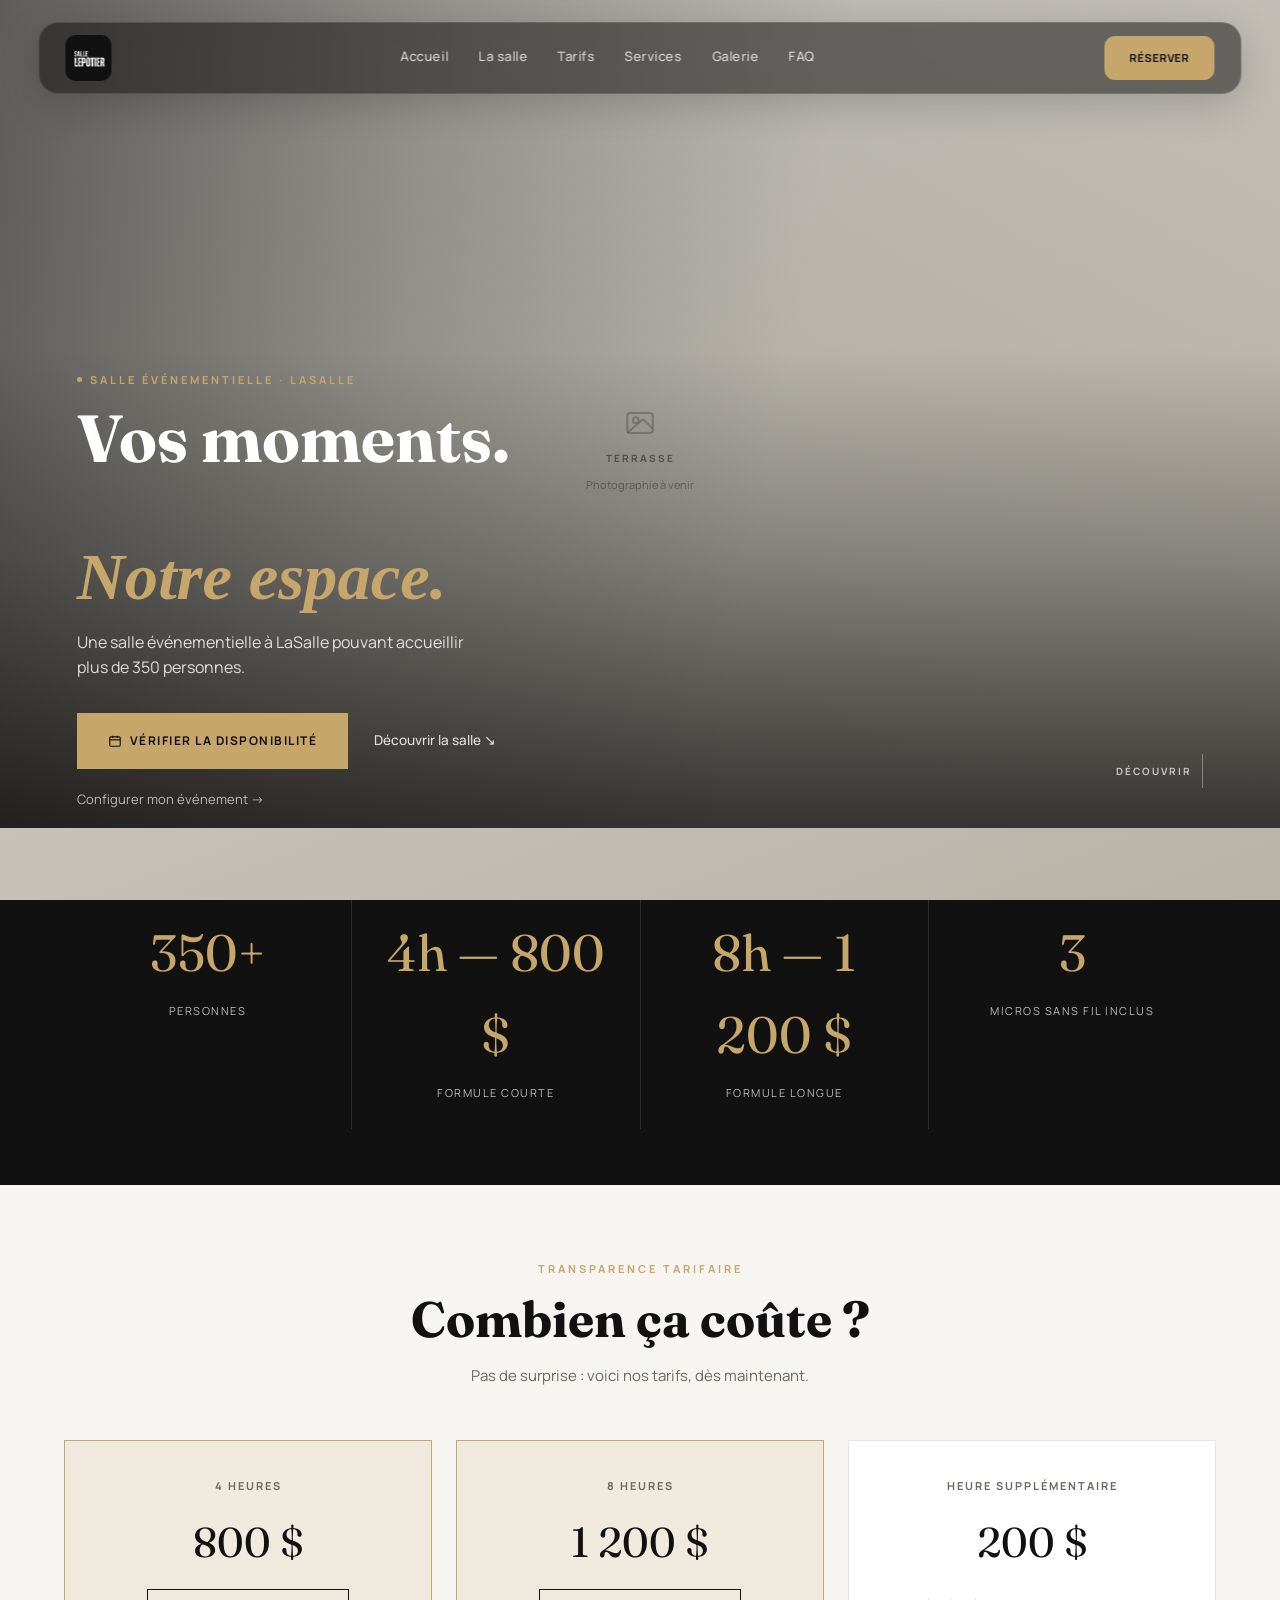
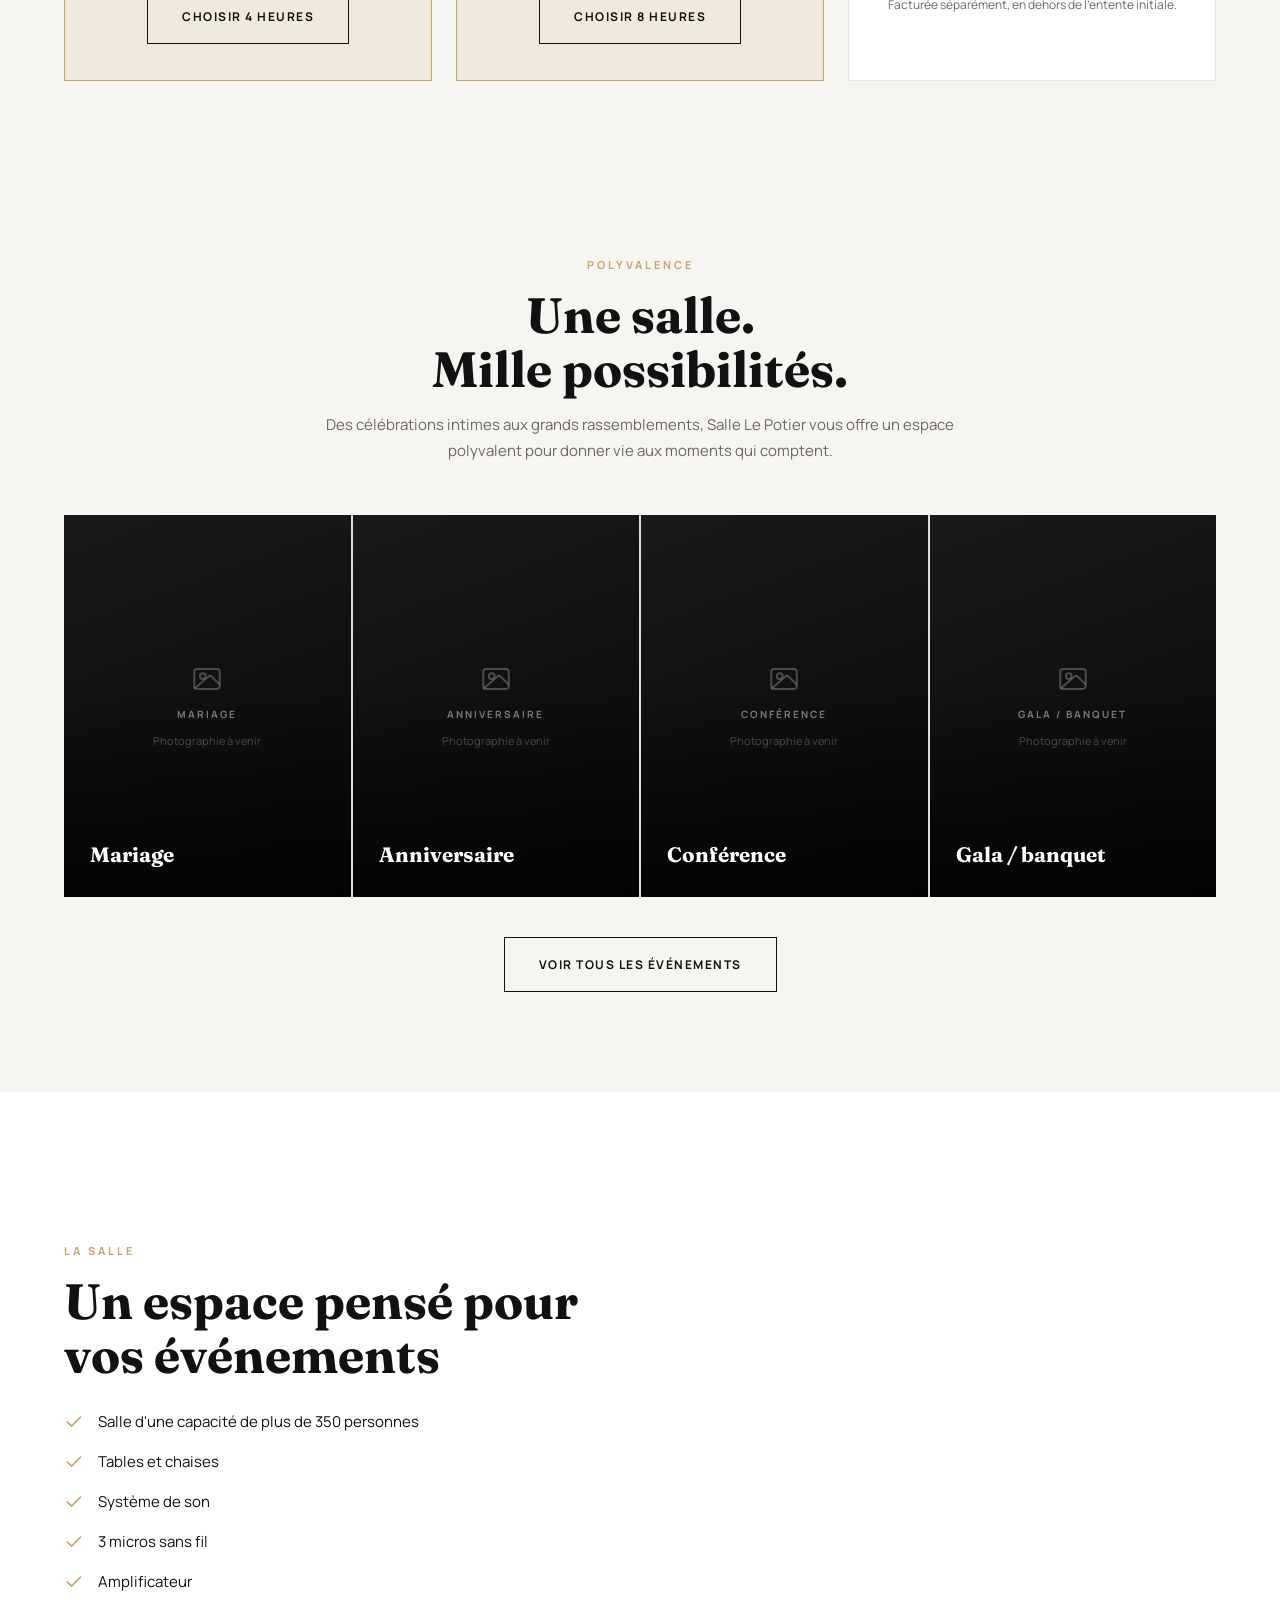
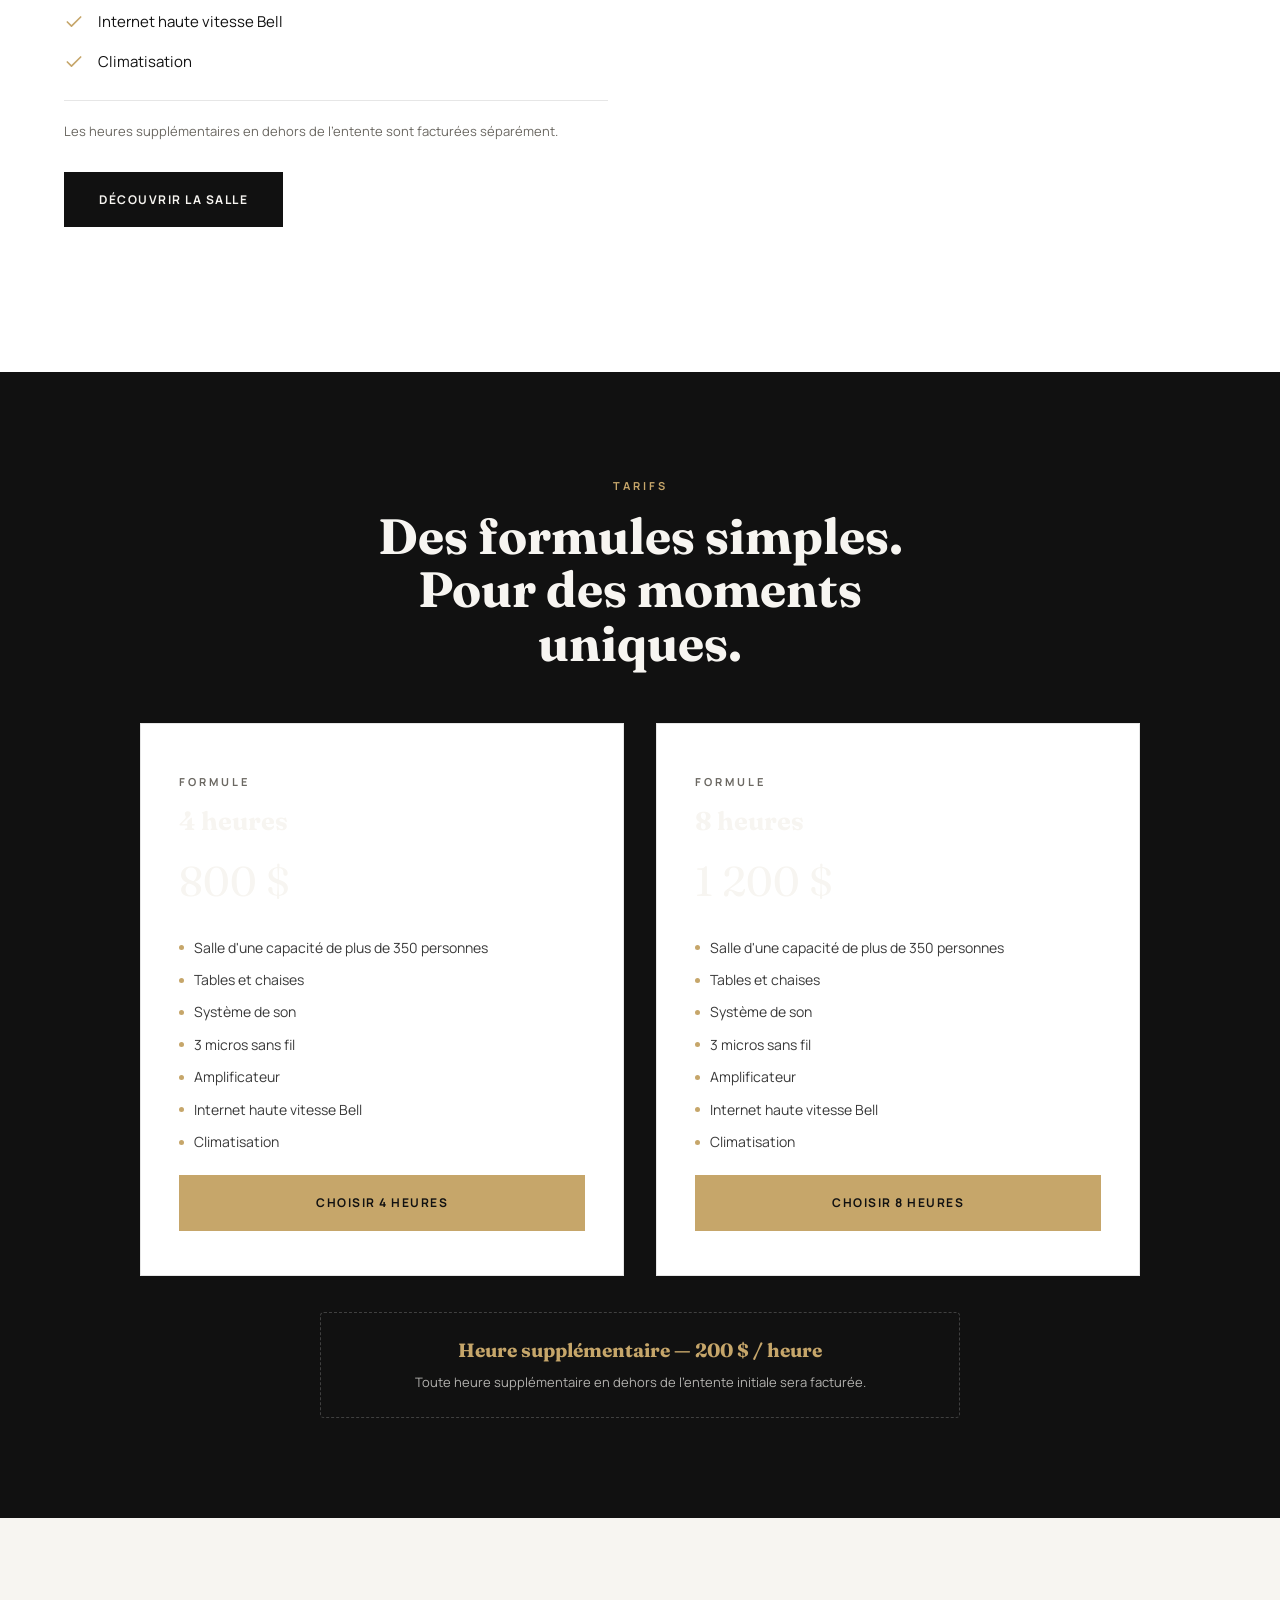
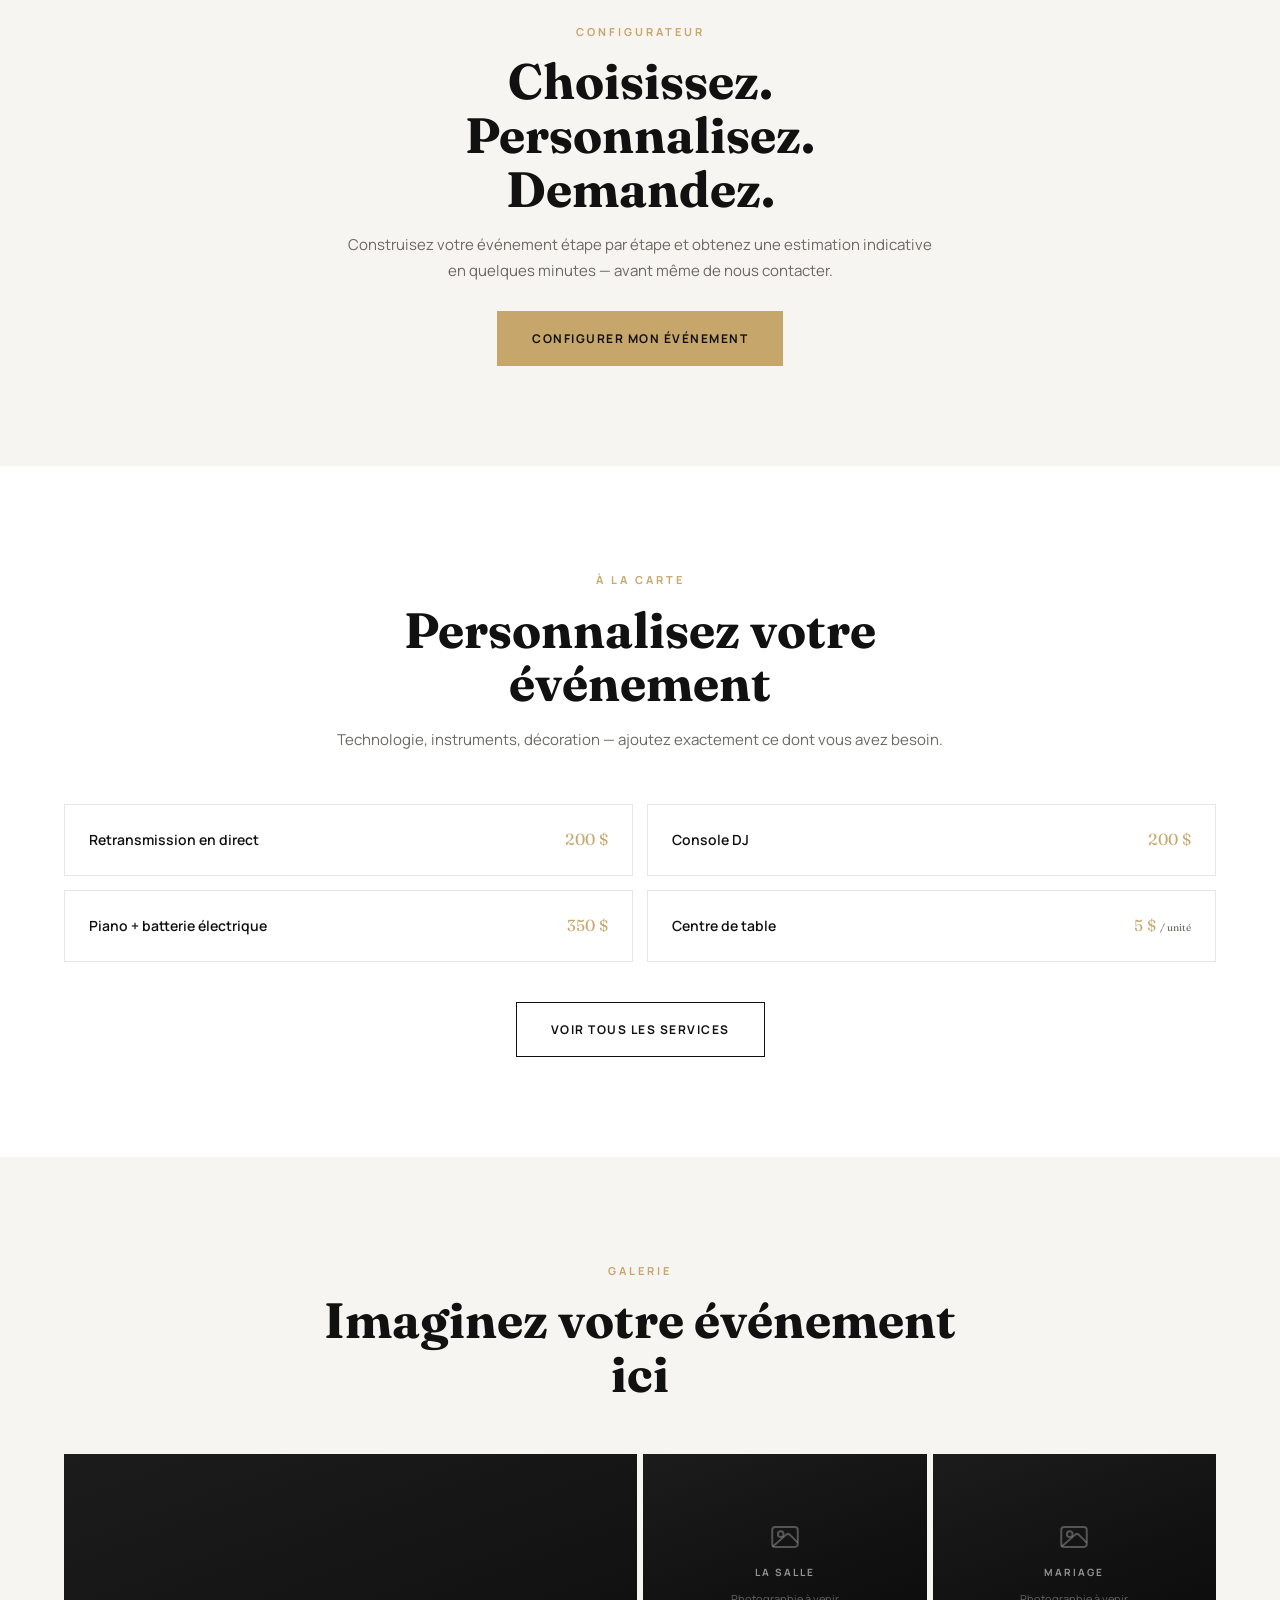
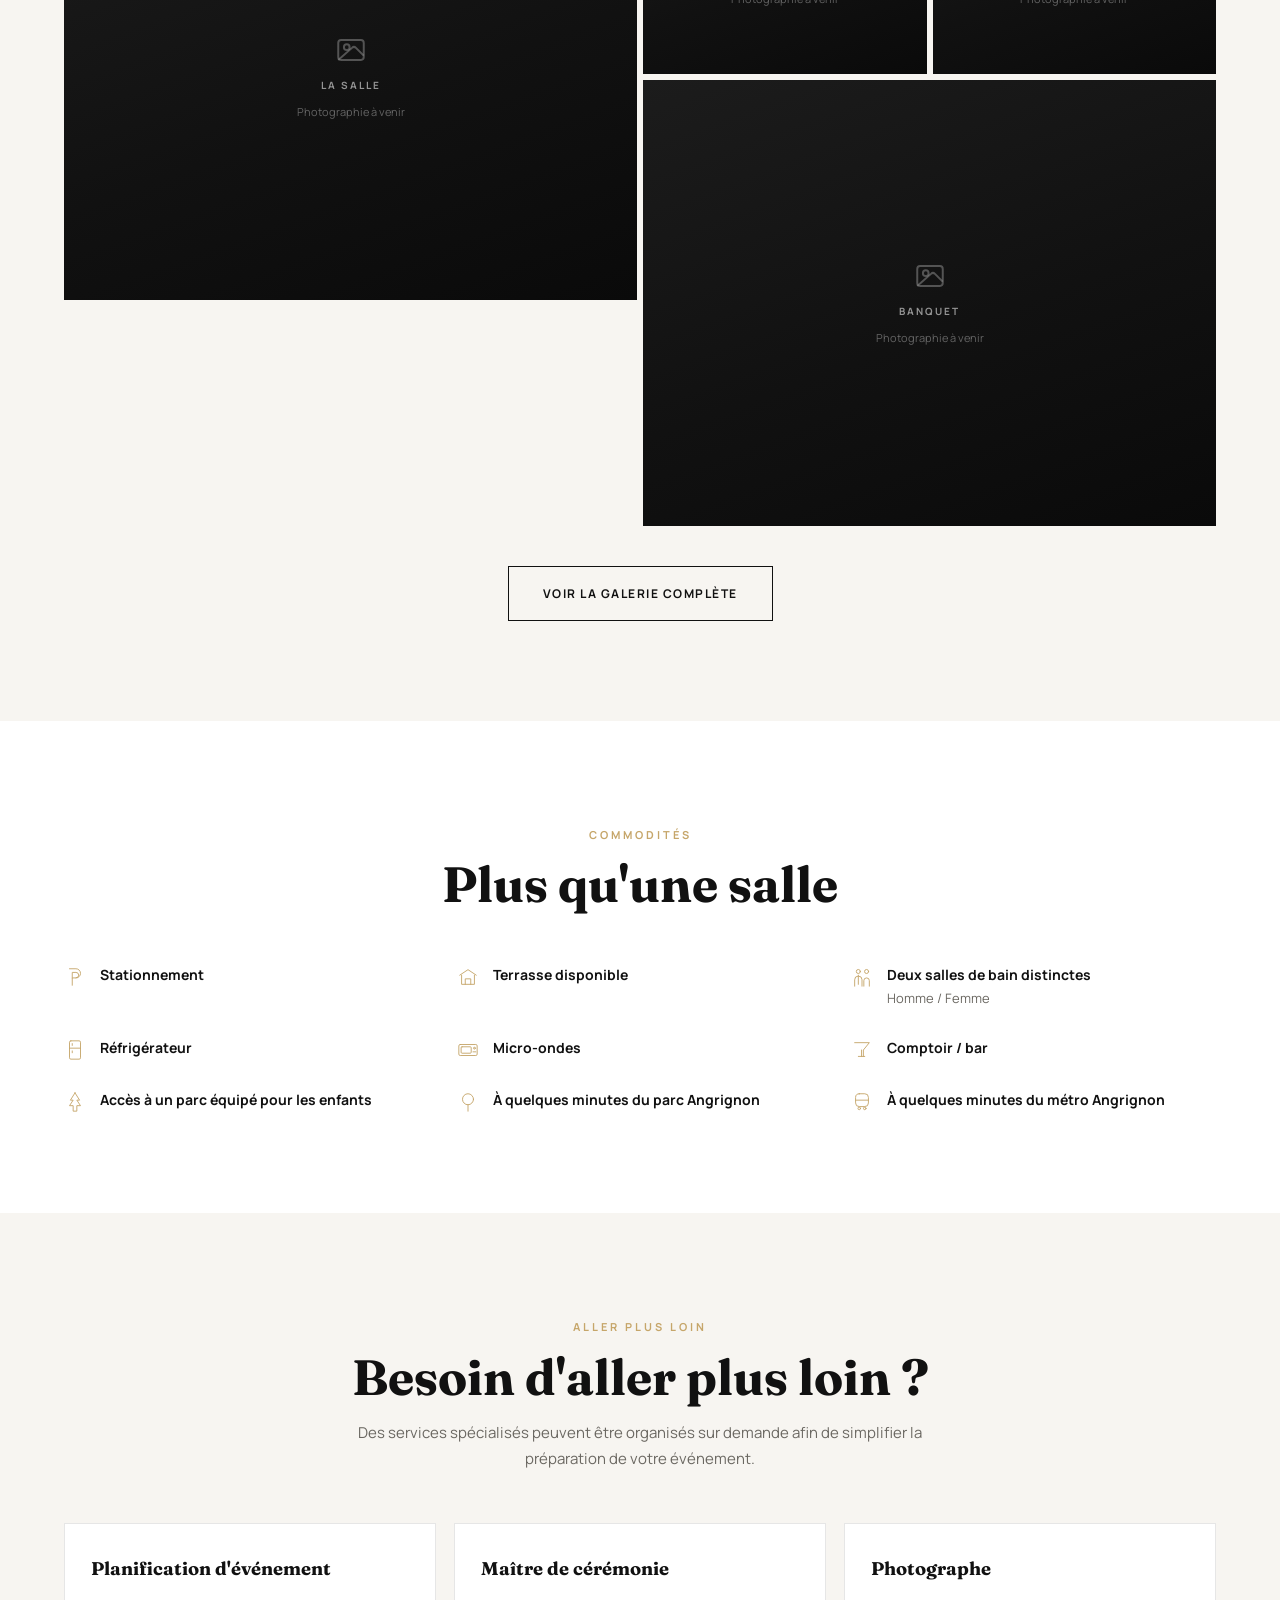
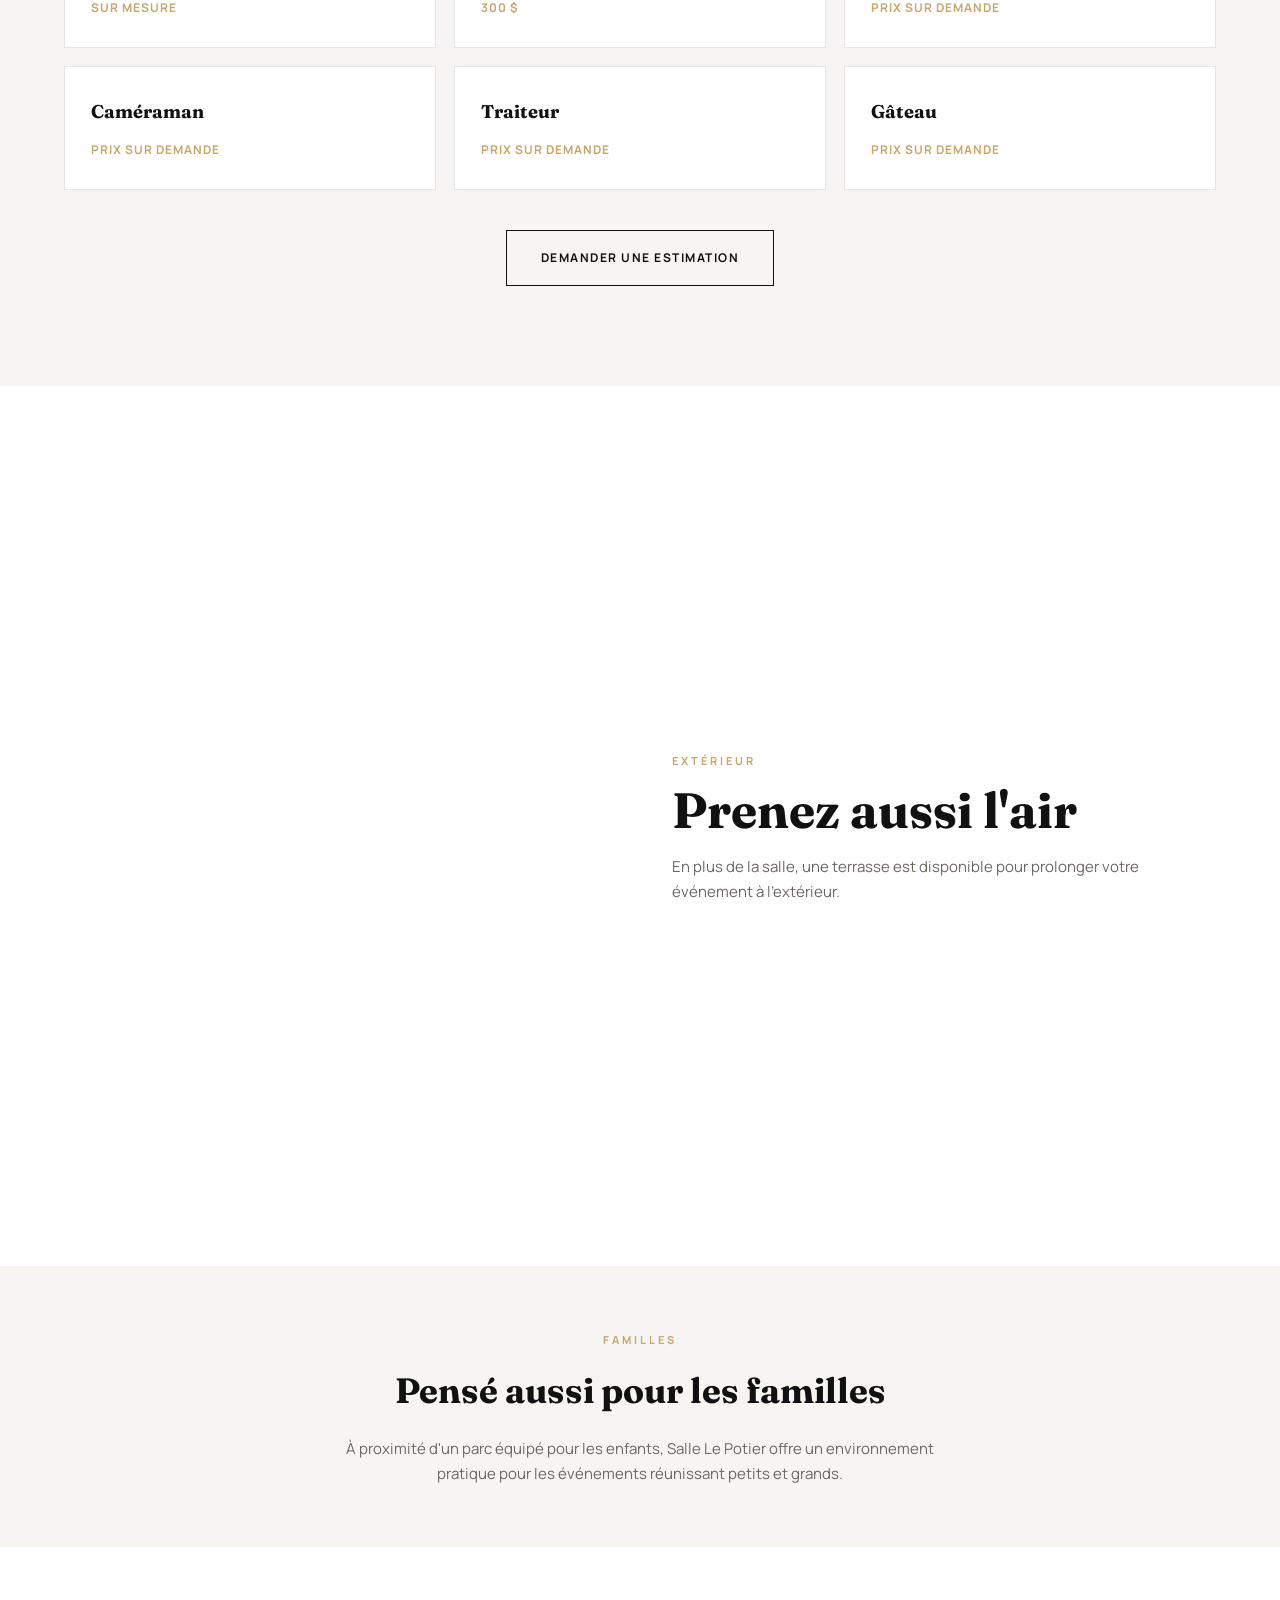
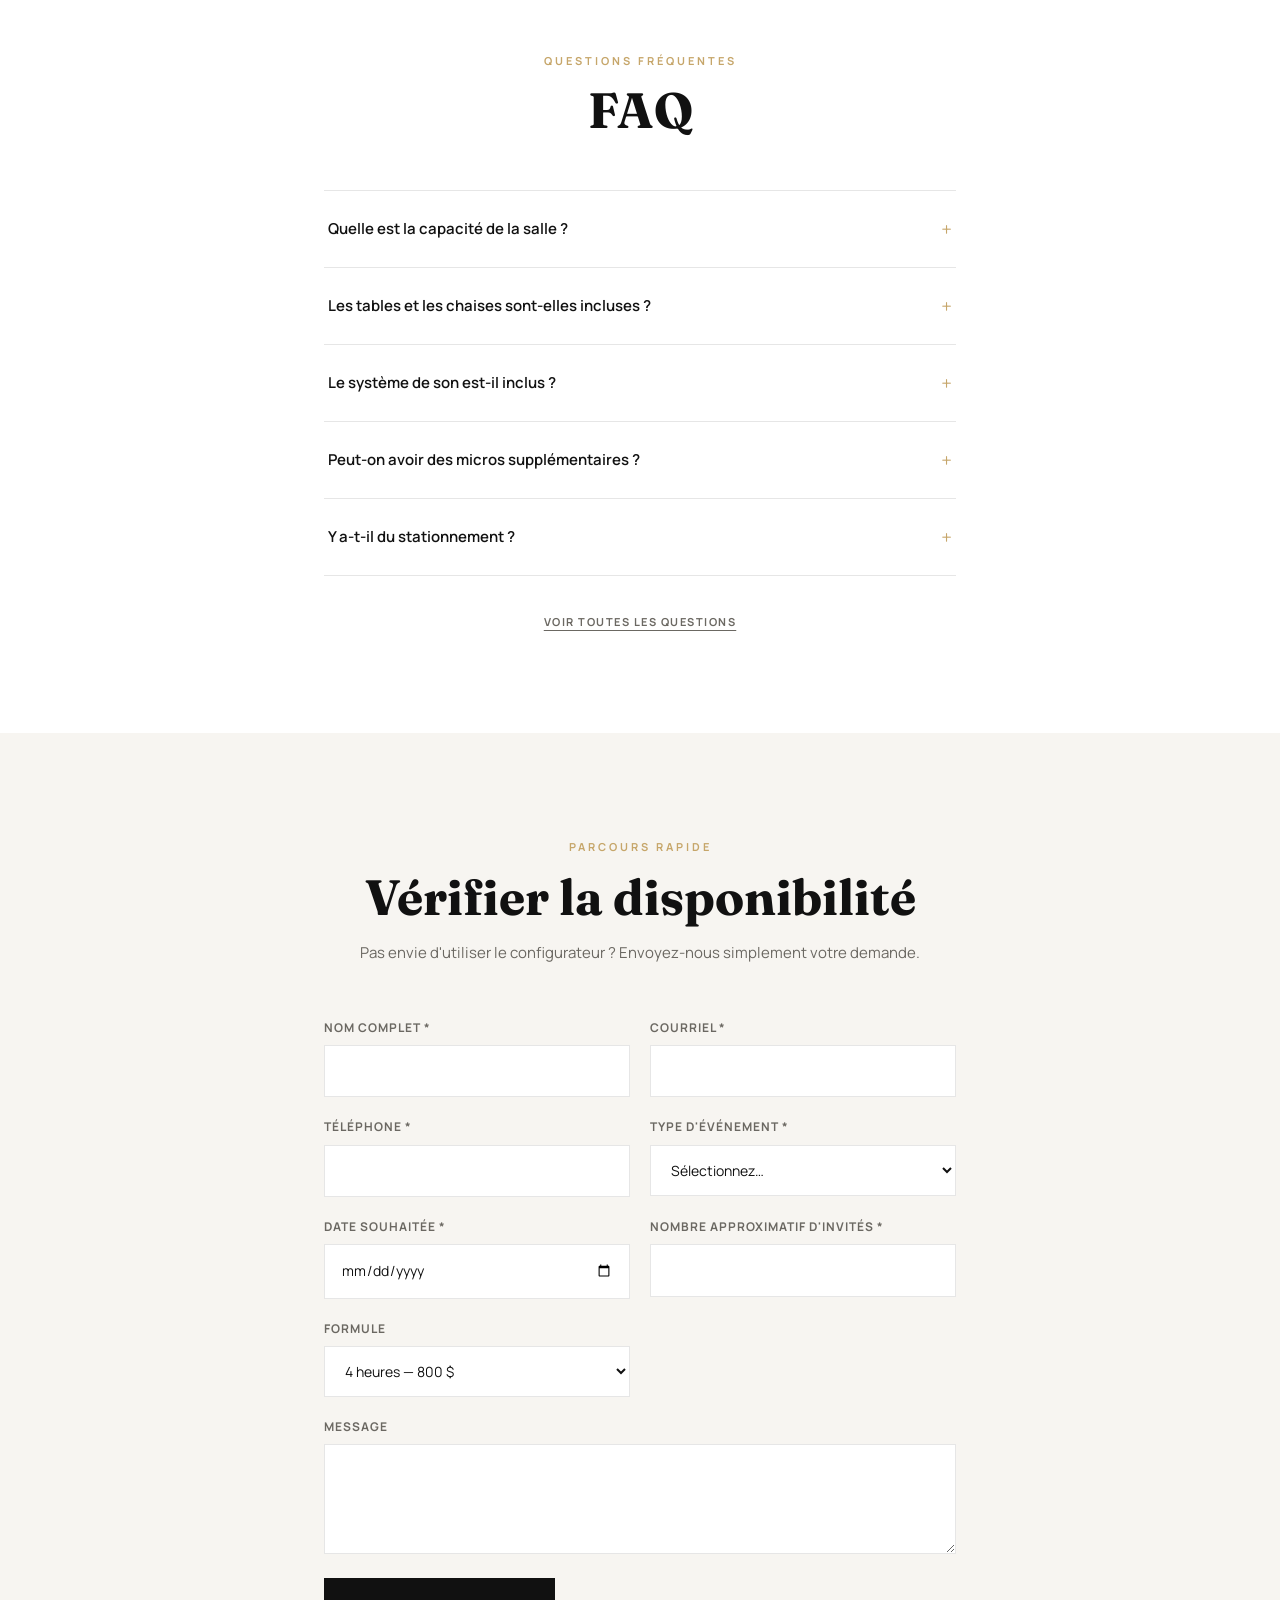
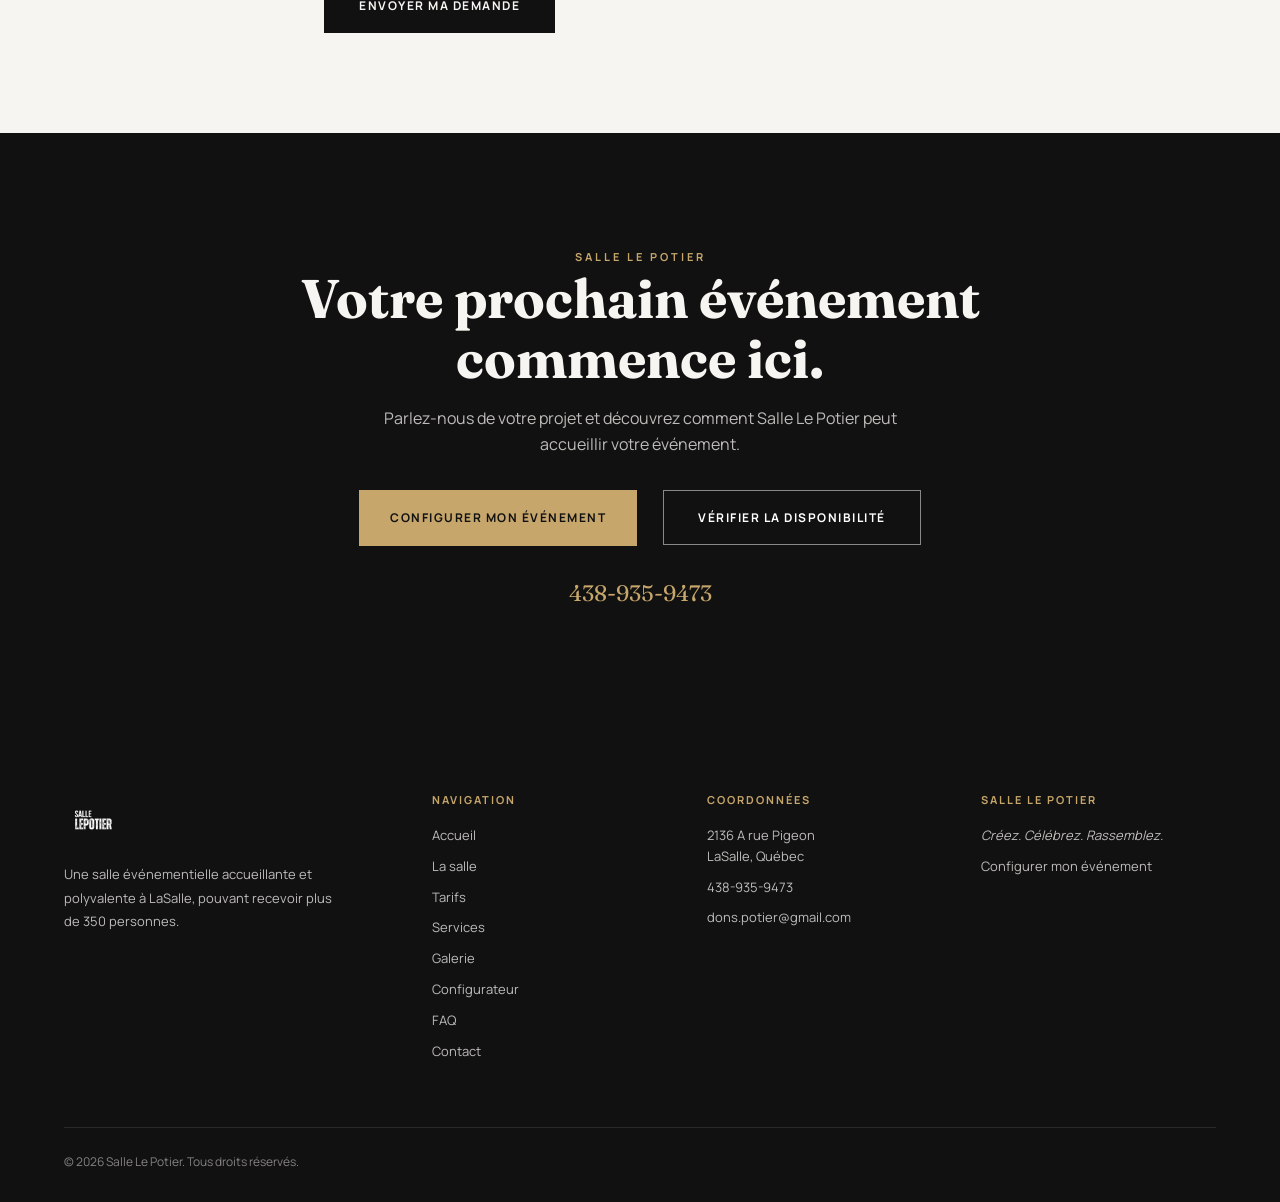
==== commit 4209ad35: "Header : navigation flottante premium + repositionnement du contenu Hero Transforme le header en bar" ====
--- a/index.html
+++ b/index.html
@@ -34,18 +34,24 @@
 <a href="#main" class="skip-link">Aller au contenu principal</a>
 
 <header id="site-header">
-  <a href="/" class="logo-badge"><img src="/assets/images/logo/logo.webp" alt="Salle Le Potier"></a>
-  <nav class="header-nav" id="header-nav" aria-label="Navigation principale">
-    <a href="/">Accueil</a>
-    <a href="/la-salle">La salle</a>
-    <a href="/tarifs">Tarifs</a>
-    <a href="/services">Services</a>
-    <a href="/galerie">Galerie</a>
-    <a href="/faq">FAQ</a>
-  </nav>
-  <div class="header-actions">
-    <a href="/configurateur" class="btn btn-champagne header-cta desktop-only">Vérifier la disponibilité</a>
-    <button class="header-burger" id="menu-toggle" aria-label="Ouvrir le menu"><span></span><span></span><span></span></button>
+  <div class="header-inner">
+    <a href="/" class="logo-badge"><img src="/assets/images/logo/logo.webp" alt="Salle Le Potier"></a>
+    <nav class="header-nav" id="header-nav" aria-label="Navigation principale">
+      <a href="/">Accueil</a>
+      <a href="/la-salle">La salle</a>
+      <a href="/tarifs">Tarifs</a>
+      <a href="/services">Services</a>
+      <a href="/galerie">Galerie</a>
+      <a href="/faq">FAQ</a>
+      <div class="header-nav-mobile-extra">
+        <a href="/configurateur" class="btn btn-champagne">Réserver</a>
+        <a href="tel:+14389359473" class="header-nav-phone">438-935-9473</a>
+      </div>
+    </nav>
+    <div class="header-actions">
+      <a href="/configurateur" class="btn btn-champagne header-cta desktop-only">Réserver</a>
+      <button class="header-burger" id="menu-toggle" aria-label="Ouvrir le menu"><span></span><span></span><span></span></button>
+    </div>
   </div>
 </header>
 
@@ -54,15 +60,13 @@
   <!-- ============ HERO — film de marque plein écran ============ -->
   <section id="hero">
     <div class="hero-media">
-      <!-- Vraie vidéo de Salle Le Potier, plein écran (object-fit:cover — jamais déformée).
-           Pour remplacer par une version courte (15-25s) plus tard : remplacer le fichier
-           /assets/videos/salle-le-potier-hero.mp4 (même nom = aucune autre modification requise). -->
-      <video class="hero-video-fg" id="hero-video" autoplay muted loop playsinline preload="auto" poster="/assets/images/salle/hero-poster.webp" aria-label="Vidéo de Salle Le Potier">
-        <source src="/assets/videos/salle-le-potier-hero.mp4" type="video/mp4">
-      </video>
-      <button class="hero-sound-toggle" id="hero-sound-toggle" aria-label="Activer le son" aria-pressed="false">
-        <svg viewBox="0 0 24 24" fill="none" stroke="currentColor" stroke-width="1.6"><path d="M3 10v4h4l5 5V5L7 10H3z"/><line x1="16" y1="9" x2="21" y2="15"/><line x1="21" y1="9" x2="16" y2="15"/></svg>
-      </button>
+      <!-- Vraie photographie de Salle Le Potier (remplace la vidéo — netteté maximale).
+           <picture> : une seule source chargée selon le viewport, pas de double chargement.
+           object-fit:cover sur .hero-photo — jamais déformée, aucun flou. -->
+      <picture>
+        <source srcset="/assets/images/salle/hero-photo-mobile.webp" media="(max-width: 760px)">
+        <img class="hero-photo" src="/assets/images/salle/hero-photo.webp" alt="Salle Le Potier à LaSalle — vue intérieure de la salle événementielle" fetchpriority="high">
+      </picture>
     </div>
     <div class="hero-overlay"></div>
     <div class="hero-inner">
@@ -74,7 +78,7 @@
           <svg class="hero-cta-icon" viewBox="0 0 24 24" fill="none" stroke="currentColor" stroke-width="2"><rect x="3" y="5" width="18" height="16" rx="2"/><line x1="3" y1="10" x2="21" y2="10"/><line x1="8" y1="3" x2="8" y2="7"/><line x1="16" y1="3" x2="16" y2="7"/></svg>
           Vérifier la disponibilité
         </a>
-        <a href="#hero-next" class="btn btn-glass">Découvrir la salle ↓</a>
+        <a href="#hero-next" class="hero-secondary-link">Découvrir la salle ↘</a>
       </div>
       <a href="/configurateur" class="hero-configurator-link reveal-text" style="transition-delay:.6s">Configurer mon événement →</a>
     </div>
--- a/styles.css
+++ b/styles.css
@@ -82,65 +82,82 @@
 .btn:disabled{opacity:.4;cursor:not-allowed;pointer-events:none}
 .btn-lien{font-size:11px;letter-spacing:1.5px;text-transform:uppercase;font-weight:700;text-decoration:underline;text-underline-offset:4px;color:var(--gris-texte)}
 
-/* ============ HEADER ============ */
+/* ============ HEADER — navigation flottante premium ============ */
 #site-header{
-  position:fixed;top:0;left:0;right:0;z-index:100;
-  display:flex;align-items:center;justify-content:space-between;
-  padding:16px var(--gutter);transition:background .4s var(--ease),padding .4s var(--ease),box-shadow .4s var(--ease);
-  background:linear-gradient(180deg,rgba(0,0,0,.4) 0%,rgba(0,0,0,0) 100%);
-}
-#site-header .logo-badge{width:42px;height:42px;border-radius:6px;overflow:hidden;flex-shrink:0}
+  position:fixed;top:22px;left:50%;transform:translateX(-50%);
+  width:min(94%,1540px);z-index:100;
+}
+.header-inner{
+  display:grid;grid-template-columns:auto 1fr auto;align-items:center;gap:20px;
+  height:72px;padding:0 26px;border-radius:20px;
+  background:rgba(10,10,10,.5);backdrop-filter:blur(18px);-webkit-backdrop-filter:blur(18px);
+  border:1px solid rgba(255,255,255,.12);box-shadow:0 10px 40px rgba(0,0,0,.18);
+  transition:background .4s var(--ease),height .4s var(--ease),box-shadow .4s var(--ease);
+}
+#site-header .logo-badge{width:46px;height:46px;border-radius:10px;overflow:hidden;flex-shrink:0}
 #site-header .logo-badge img{width:100%;height:100%;object-fit:cover}
-.header-nav{display:flex;gap:30px;align-items:center}
-.header-nav a{font-size:12.5px;font-weight:600;letter-spacing:.3px;color:var(--blanc);transition:color .3s var(--ease)}
-.header-nav a:hover{color:var(--champagne)}
-.header-actions{display:flex;align-items:center;gap:16px}
-.header-cta{font-size:10px;padding:12px 22px}
-.header-burger{display:none;width:26px;height:18px;position:relative;flex-direction:column;justify-content:space-between}
+
+.header-nav{display:flex;gap:30px;align-items:center;justify-self:center}
+.header-nav a{
+  position:relative;font-size:13px;font-weight:500;letter-spacing:.04em;color:rgba(255,255,255,.78);
+  padding-bottom:4px;transition:color .25s var(--ease);
+}
+.header-nav a::after{
+  content:'';position:absolute;left:0;bottom:0;height:1px;width:0;background:var(--champagne);
+  transition:width .28s var(--ease);
+}
+.header-nav a:hover{color:var(--blanc)}
+.header-nav a:hover::after{width:100%}
+.header-nav a.is-active{color:var(--blanc)}
+.header-nav a.is-active::after{width:100%}
+.header-nav-mobile-extra{display:none}
+
+.header-actions{display:flex;align-items:center;gap:16px;justify-self:end}
+.header-cta{font-size:11px;height:44px;padding:0 24px;letter-spacing:.08em;border-radius:10px}
+.header-burger{display:none;width:24px;height:16px;position:relative;flex-direction:column;justify-content:space-between}
 .header-burger span{display:block;height:2px;width:100%;background:var(--blanc);transition:transform .3s var(--ease),opacity .3s var(--ease)}
 
-#site-header.is-scrolled{background:rgba(17,17,17,.92);backdrop-filter:blur(8px);padding-block:14px;box-shadow:0 6px 24px rgba(0,0,0,.15)}
-/* Pages sans section sombre sous le header (ex. configurateur) : header toujours opaque, dès le chargement. */
-body.header-solid #site-header{background:rgba(17,17,17,.96);backdrop-filter:blur(8px)}
-#site-header.is-light .header-nav a{color:var(--noir)}
-#site-header.is-light .header-burger span{background:var(--noir)}
-#site-header.is-light{background:rgba(247,245,241,.94)}
-
-@media (max-width:900px){
-  .header-nav{position:fixed;inset:0;top:0;background:var(--noir);flex-direction:column;justify-content:center;align-items:center;gap:28px;
-    transform:translateX(100%);transition:transform .45s var(--ease);z-index:99}
-  .header-nav.is-open{transform:translateX(0)}
-  .header-nav a{font-size:20px;color:var(--blanc)}
+#site-header.is-scrolled .header-inner{background:rgba(10,10,10,.82);height:64px;box-shadow:0 8px 30px rgba(0,0,0,.25)}
+/* Pages sans photo/vidéo sombre sous le header (ex. configurateur) : header toujours opaque. */
+body.header-solid .header-inner{background:rgba(10,10,10,.88)}
+
+@media (max-width:1000px){
+  #site-header{top:14px}
+  .header-inner{height:60px;border-radius:16px;padding:0 18px}
+  .header-nav{
+    position:fixed;inset:0;top:0;background:#0b0b0b;flex-direction:column;justify-content:center;align-items:center;gap:26px;
+    opacity:0;pointer-events:none;transform:translateY(-14px);transition:opacity .35s var(--ease),transform .35s var(--ease);z-index:99;
+  }
+  .header-nav.is-open{opacity:1;pointer-events:auto;transform:translateY(0)}
+  .header-nav a{font-size:19px;color:var(--blanc);padding-bottom:0}
+  .header-nav a::after{display:none}
+  .header-nav-mobile-extra{display:flex;flex-direction:column;align-items:center;gap:18px;margin-top:10px}
+  .header-nav-phone{font-size:14px;color:rgba(255,255,255,.68)}
   .header-actions .header-cta.desktop-only{display:none}
   .header-burger{display:flex}
-  .header-burger.is-open span:nth-child(1){transform:translateY(8px) rotate(45deg)}
+  .header-burger.is-open span:nth-child(1){transform:translateY(7px) rotate(45deg)}
   .header-burger.is-open span:nth-child(2){opacity:0}
-  .header-burger.is-open span:nth-child(3){transform:translateY(-8px) rotate(-45deg)}
+  .header-burger.is-open span:nth-child(3){transform:translateY(-7px) rotate(-45deg)}
 }
 
 /* ============ HERO — expérience cinématographique plein écran ============ */
-#hero{position:relative;min-height:92vh;display:flex;align-items:flex-end;overflow:hidden;background:var(--noir)}
+#hero{position:relative;min-height:92vh;overflow:hidden;background:var(--noir)}
 @media (max-width:760px){ #hero{min-height:100svh} }
 
-/* Vraie vidéo de Salle Le Potier en plein écran (voir index.html) — un seul calque,
-   object-fit:cover : jamais déformée, recadrée intelligemment via object-position
-   pour garder la salle (tables/décor) visible plutôt que le plafond. Léger grading
-   couleur (subtil) pour une tonalité plus chaleureuse et cinématographique. */
+/* Vraie photographie de Salle Le Potier en plein écran (voir index.html) —
+   object-fit:cover : jamais déformée. Cadrage via object-position pour garder
+   la scène/les lutrins/les chaises visibles ; le texte vit en bas à gauche.
+   Léger grading (subtil) pour une tonalité cinématographique — AUCUN flou. */
 .hero-media{position:absolute;inset:0;z-index:0;background:var(--noir)}
-.hero-video-fg{
-  position:absolute;inset:0;width:100%;height:100%;object-fit:cover;object-position:center 58%;
-  filter:saturate(1.08) contrast(1.05) brightness(.96);
-}
-@media (max-width:760px){ .hero-video-fg{object-position:center 42%} }
-
-.hero-sound-toggle{
-  position:absolute;z-index:2;bottom:26px;right:26px;width:36px;height:36px;border-radius:50%;
-  background:rgba(0,0,0,.3);border:1px solid rgba(255,255,255,.28);backdrop-filter:blur(6px);
-  display:flex;align-items:center;justify-content:center;color:rgba(255,255,255,.8);transition:background .25s var(--ease),color .25s var(--ease);
-}
-.hero-sound-toggle:hover{background:rgba(0,0,0,.5);color:var(--blanc)}
-.hero-sound-toggle svg{width:15px;height:15px}
-.hero-sound-toggle[aria-pressed="true"]{border-color:var(--champagne);color:var(--champagne)}
+.hero-photo{
+  position:absolute;inset:0;width:100%;height:100%;object-fit:cover;object-position:center 44%;
+  filter:saturate(1.04) contrast(1.03) brightness(.99);
+}
+/* Photo au format 4:3 : sur desktop (viewport plus large que la photo), le crop est
+   surtout vertical — la largeur entière (scène + chaises) reste visible. Sur mobile
+   (viewport bien plus étroit que haut), le crop devient horizontal et sévère : on
+   recentre sur la scène/tapis rouge, l'élément le plus reconnaissable en un coup d'œil. */
+@media (max-width:760px){ .hero-photo{object-position:35% center} }
 
 /* Overlay cinématographique très subtil : sombre juste ce qu'il faut, en bas à
    gauche (où vit le texte), la vidéo reste riche et lisible partout ailleurs. */
@@ -153,16 +170,22 @@
   .hero-overlay{background:linear-gradient(to top,rgba(6,6,6,.85) 0%,rgba(6,6,6,.45) 32%,rgba(6,6,6,.08) 60%)}
 }
 
-.hero-inner{position:relative;z-index:2;padding:0 clamp(24px,6vw,100px) clamp(64px,10vh,120px);max-width:560px;color:var(--blanc)}
+/* Contenu éditorial ancré vers 44% de la hauteur du Hero (tiers inférieur gauche),
+   nettement sous le header flottant — jamais collé à la navigation. */
+.hero-inner{position:absolute;z-index:2;top:44%;left:0;right:0;padding:0 clamp(24px,6vw,100px);max-width:600px;color:var(--blanc)}
+@media (max-width:760px){ .hero-inner{top:auto;bottom:0;padding-bottom:clamp(56px,9vh,100px)} }
 .hero-inner .eyebrow{color:var(--champagne);letter-spacing:3px;display:inline-flex;align-items:center;gap:8px}
 .hero-inner .eyebrow::before{content:'';width:5px;height:5px;border-radius:50%;background:var(--champagne)}
-.hero-inner h1{font-family:var(--serif);font-size:clamp(2.6rem,4.6vw,5.1rem);line-height:1.06;margin-top:14px}
+.hero-inner h1{font-family:var(--serif);font-size:clamp(3.625rem,5.2vw,5.5rem);line-height:1.04;margin-top:14px}
 .hero-inner h1 span{display:block}
 .hero-title-accent{font-style:italic;color:var(--champagne)}
 .hero-inner p{margin-top:18px;font-size:clamp(14px,1.3vw,16px);color:rgba(255,255,255,.82);max-width:420px}
-.hero-ctas{display:flex;align-items:center;gap:18px;flex-wrap:wrap;margin-top:30px}
+.hero-ctas{display:flex;align-items:center;gap:26px;flex-wrap:wrap;margin-top:32px}
+.hero-ctas .btn-champagne{height:56px;padding:0 30px}
 .hero-cta-icon{width:14px;height:14px;flex-shrink:0}
-.hero-configurator-link{display:inline-block;margin-top:18px;font-size:12px;color:rgba(255,255,255,.65)}
+.hero-secondary-link{font-size:13.5px;font-weight:500;color:rgba(255,255,255,.85);transition:color .25s var(--ease)}
+.hero-secondary-link:hover{color:var(--champagne)}
+.hero-configurator-link{display:inline-block;margin-top:20px;font-size:13px;color:rgba(255,255,255,.68)}
 .hero-configurator-link:hover{color:var(--champagne)}
 
 .hero-scroll-cue{
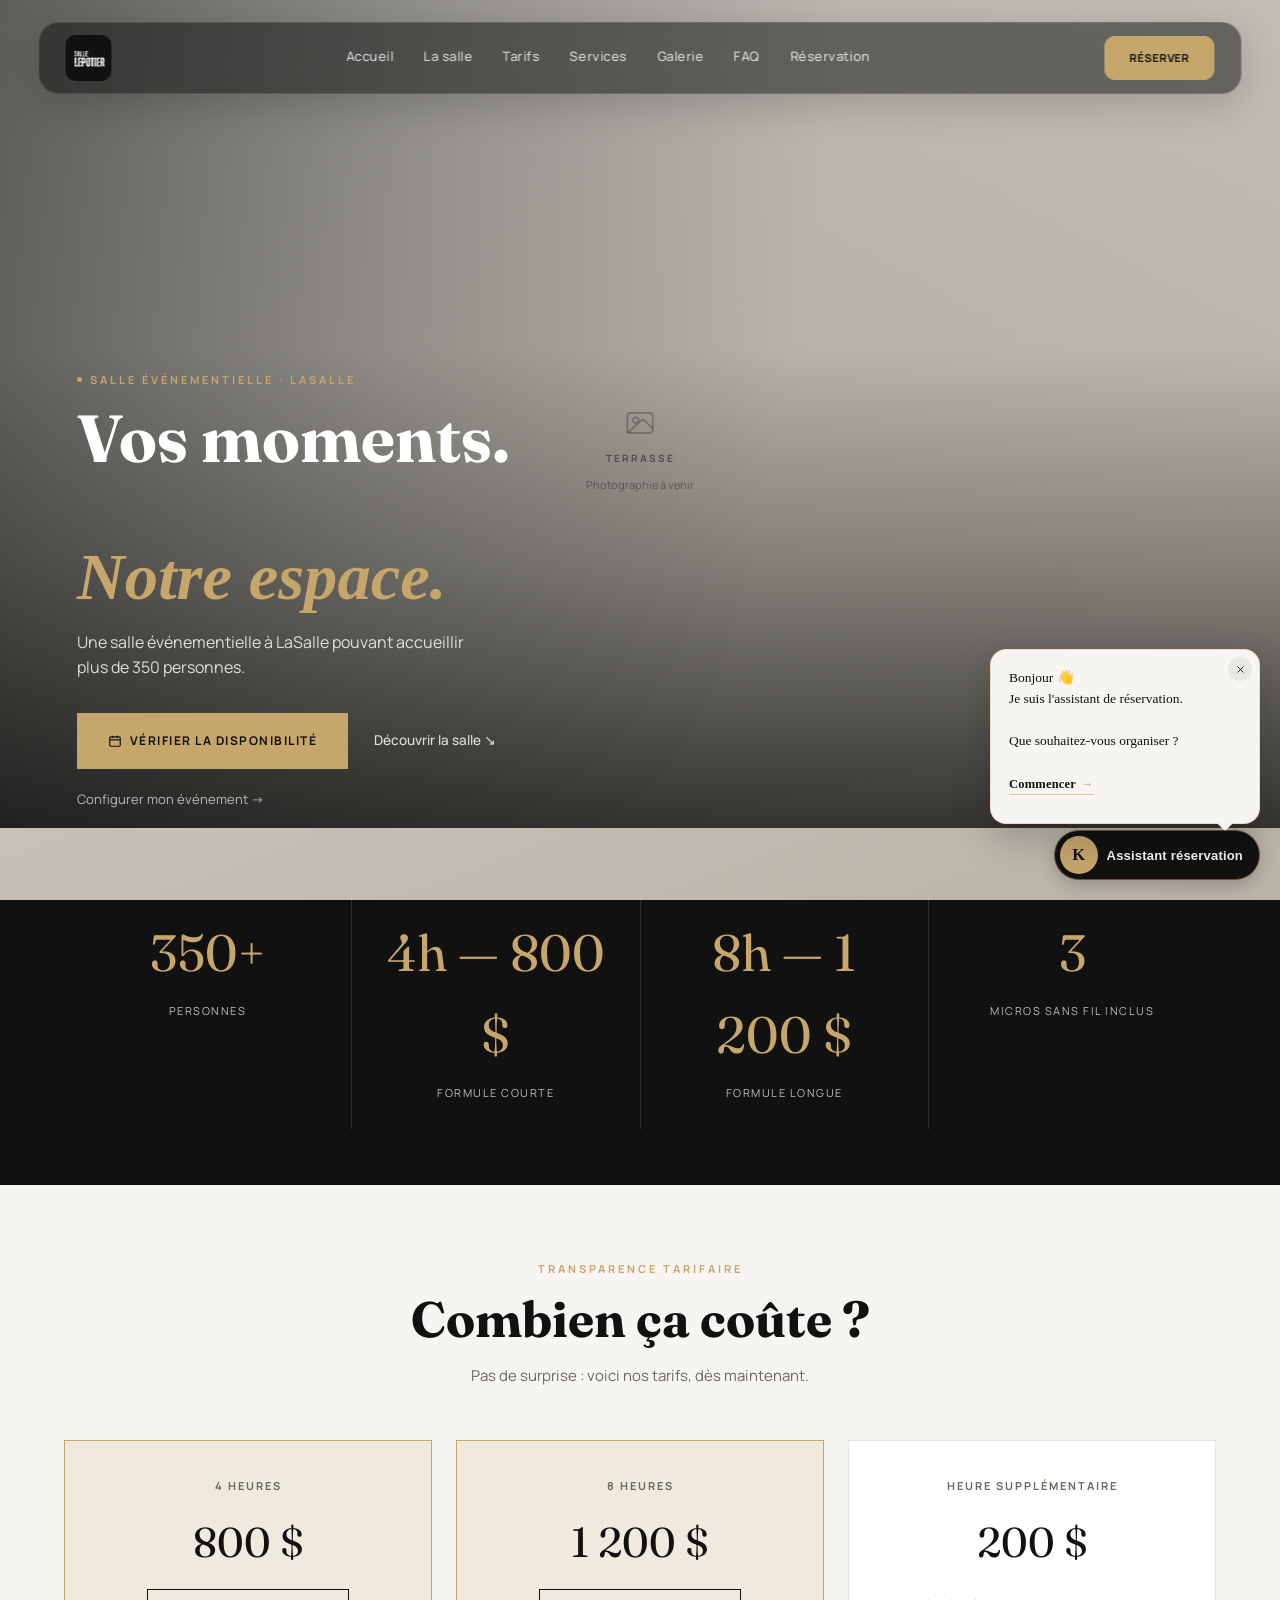
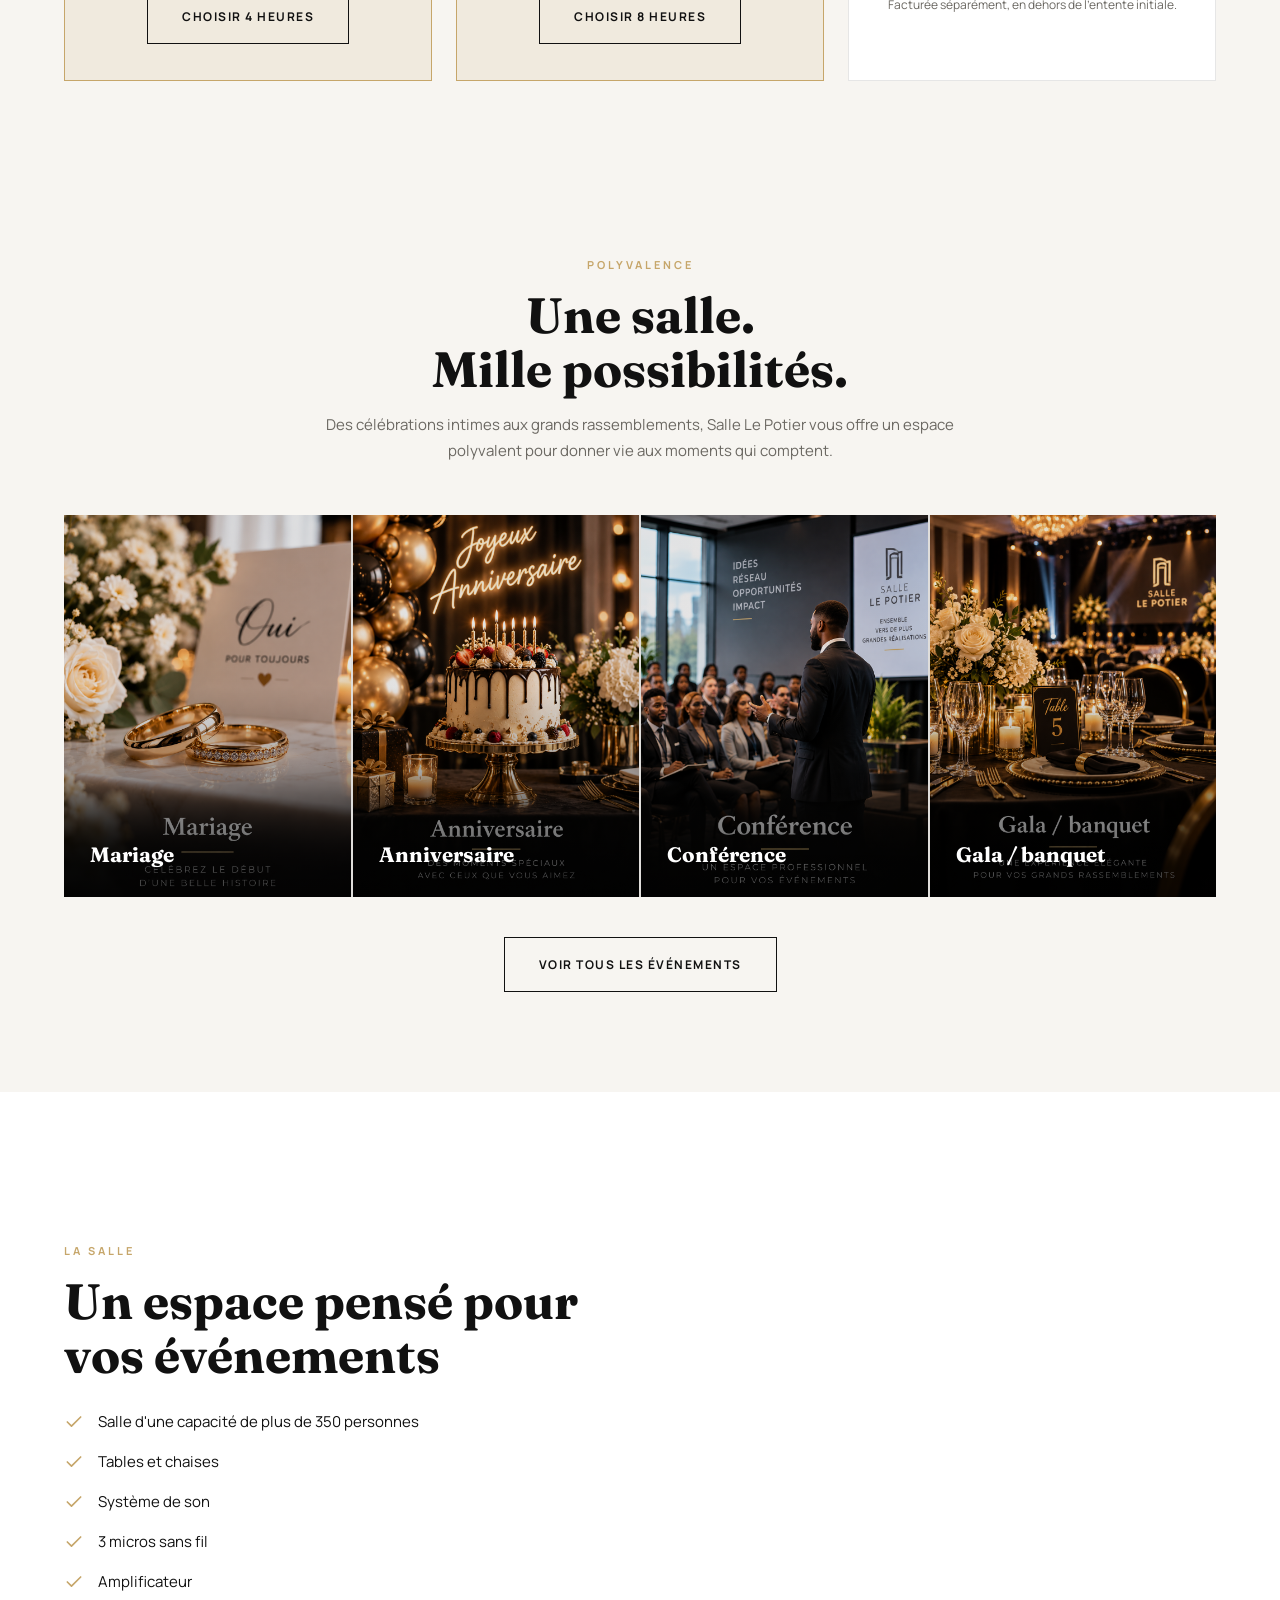
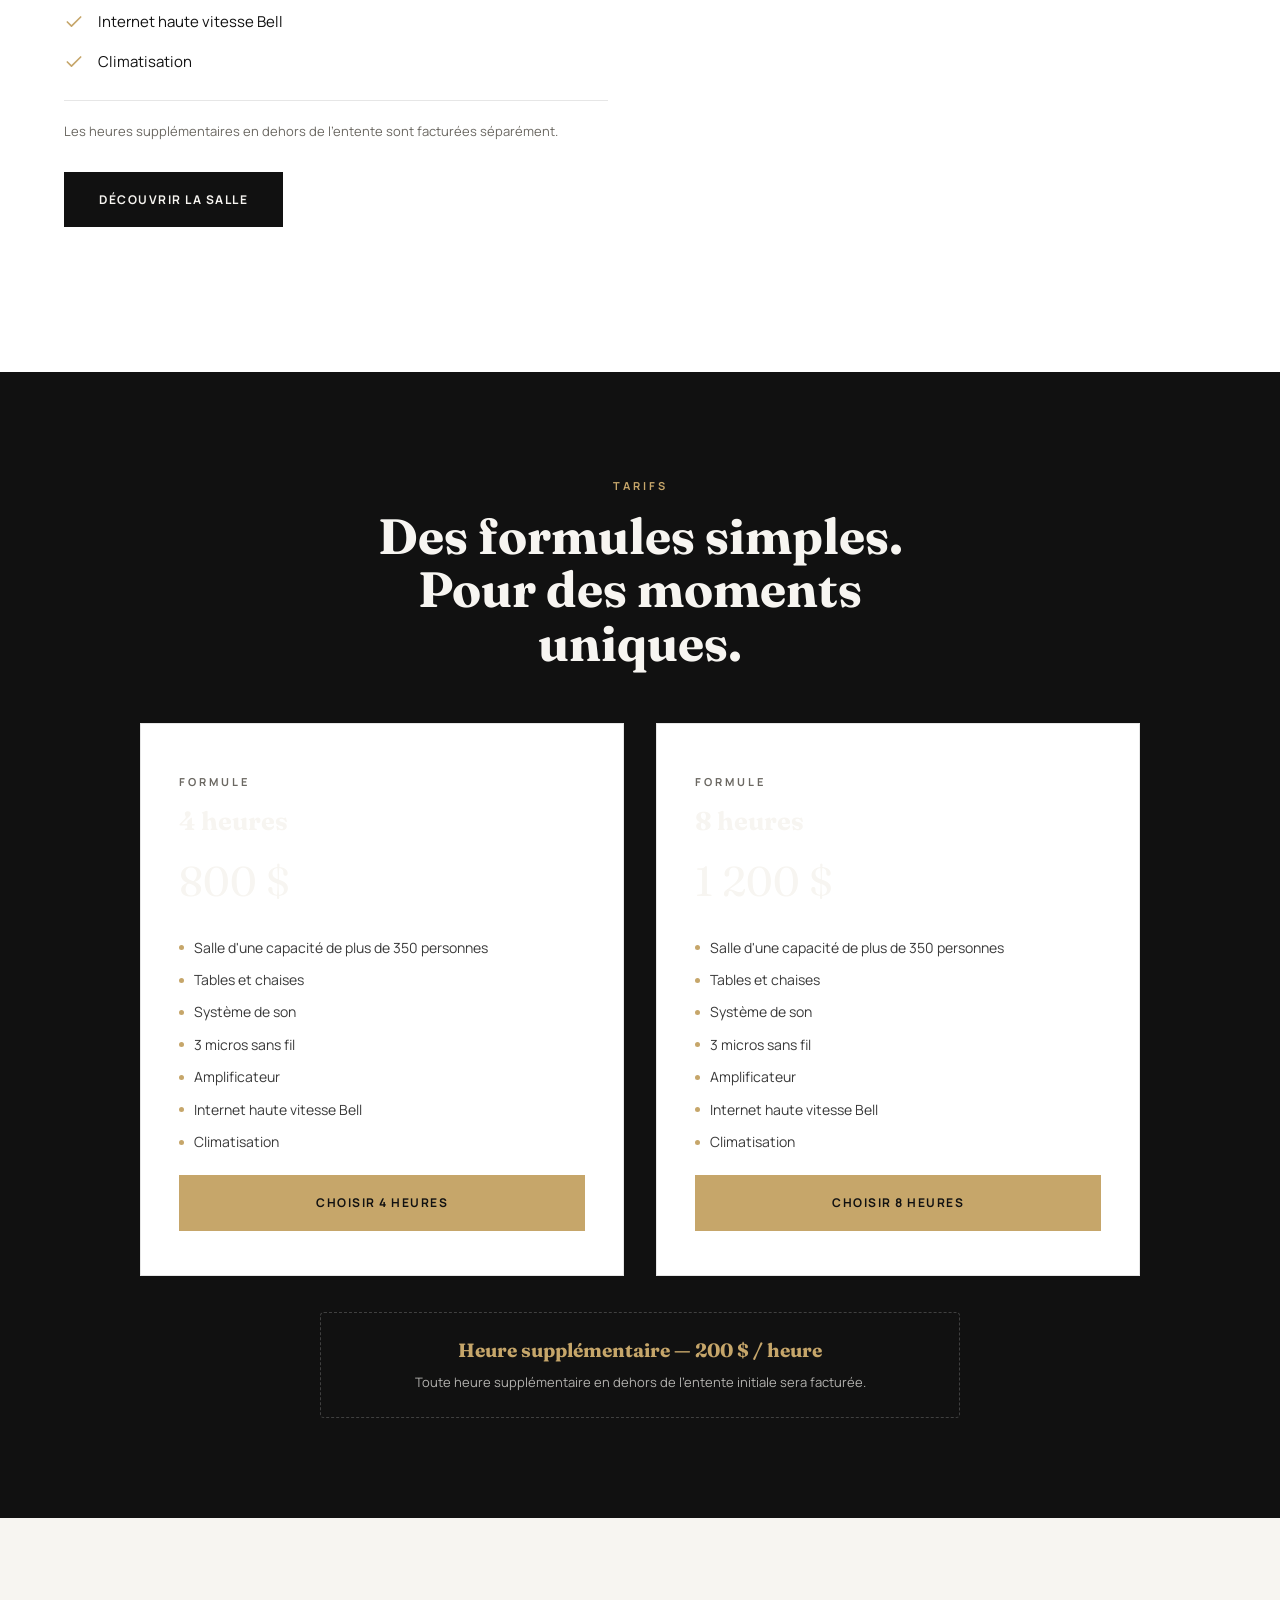
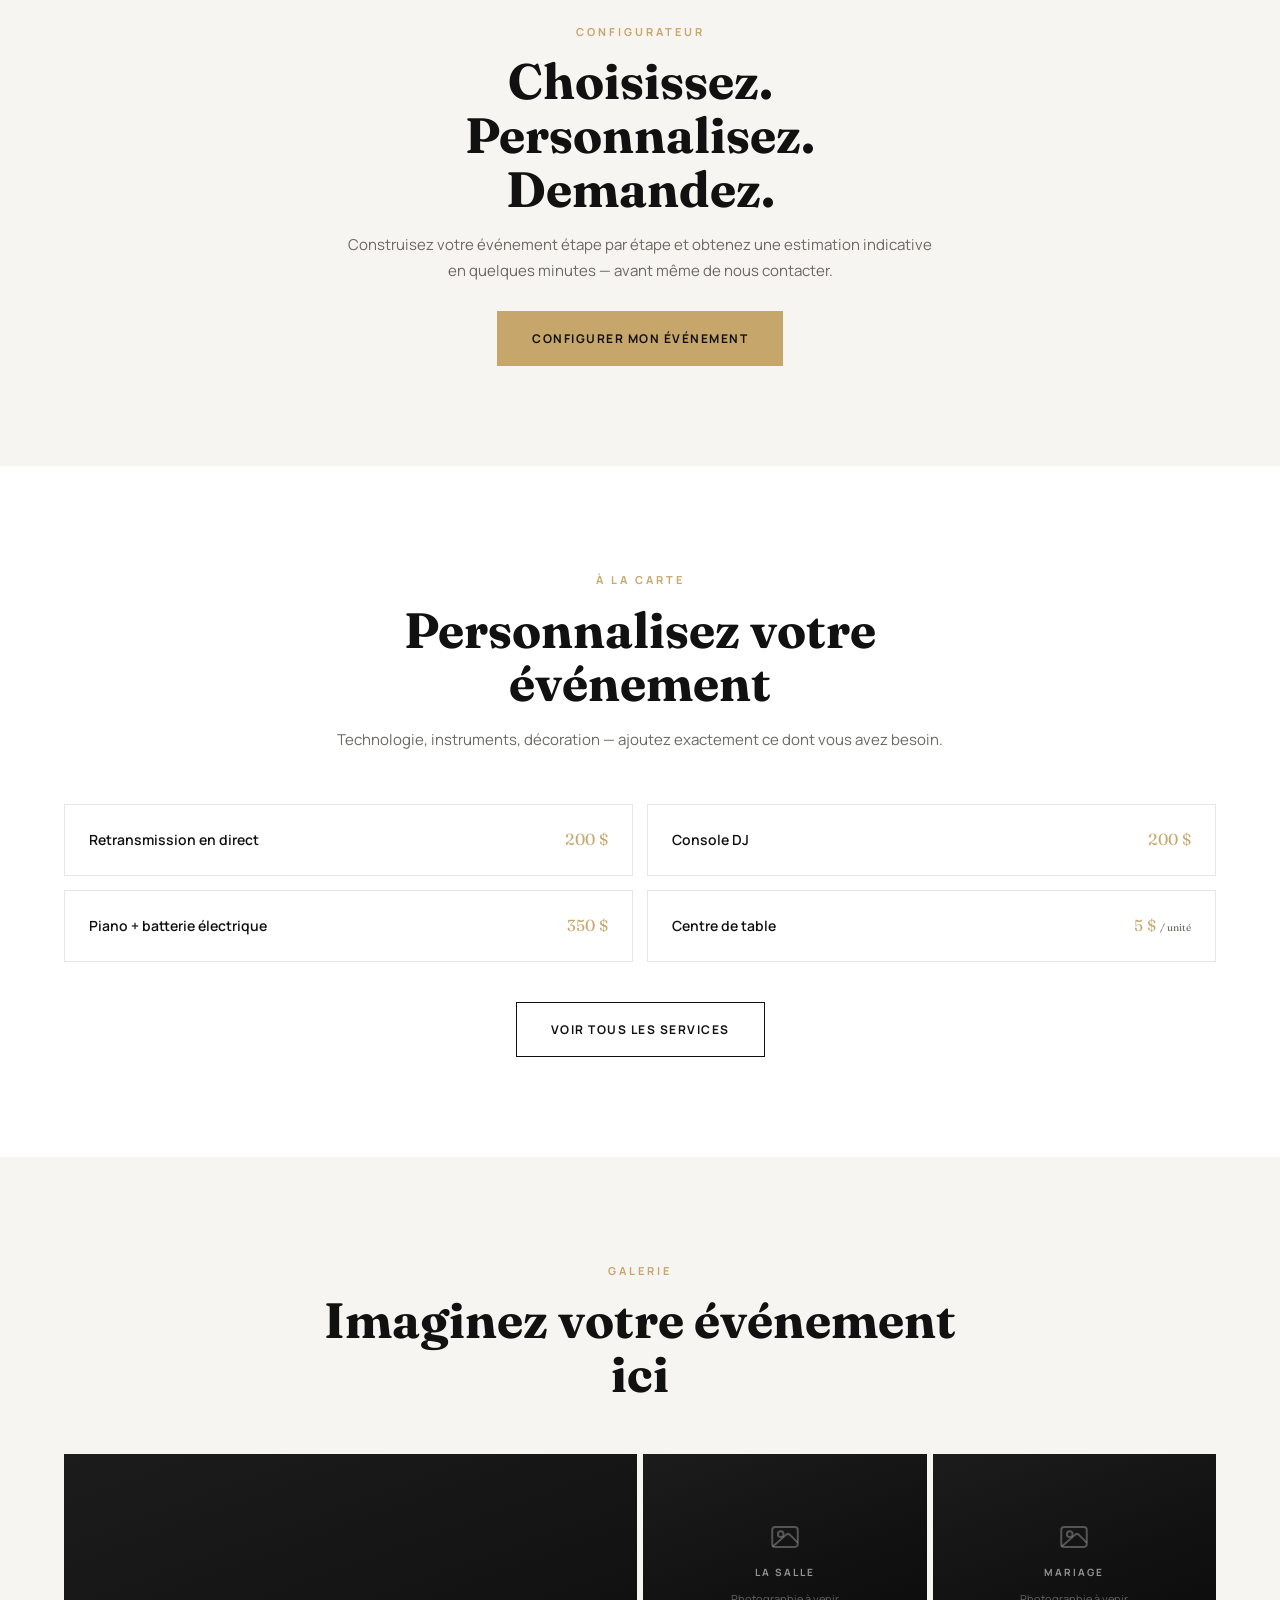
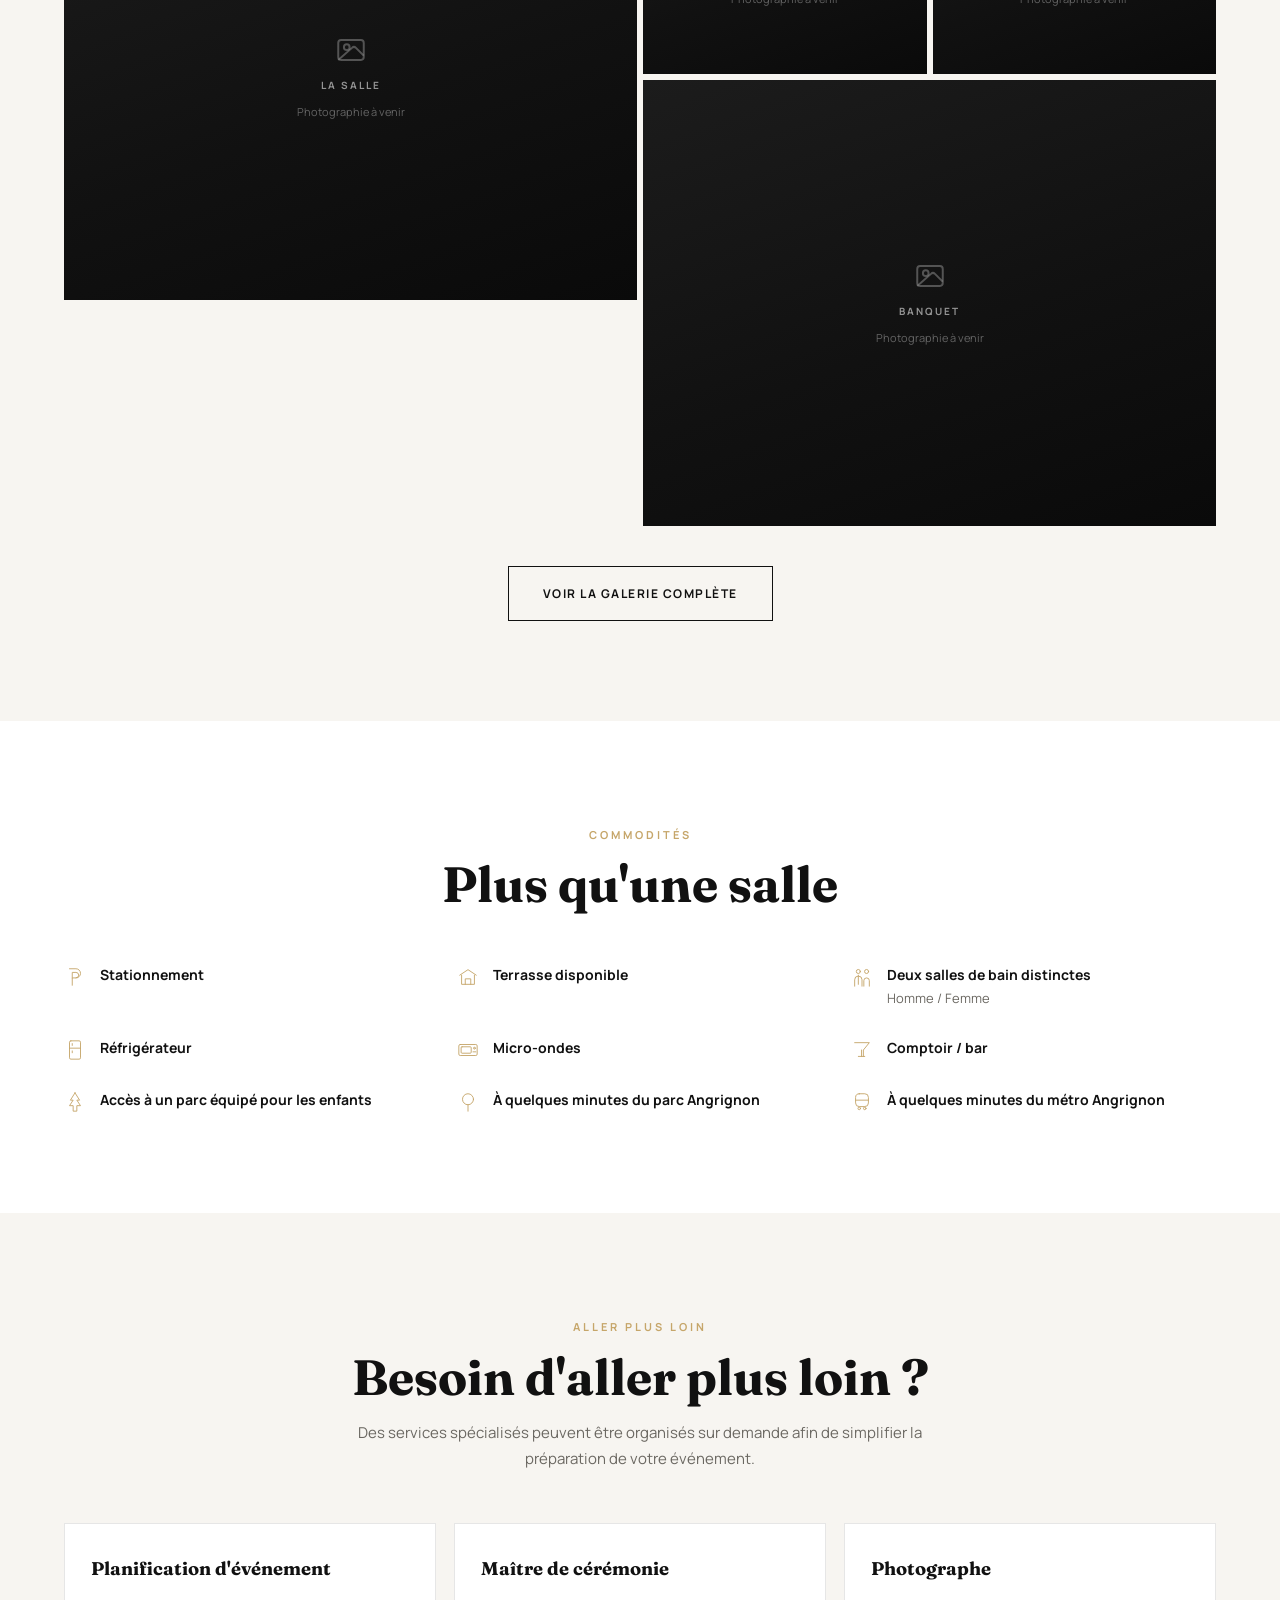
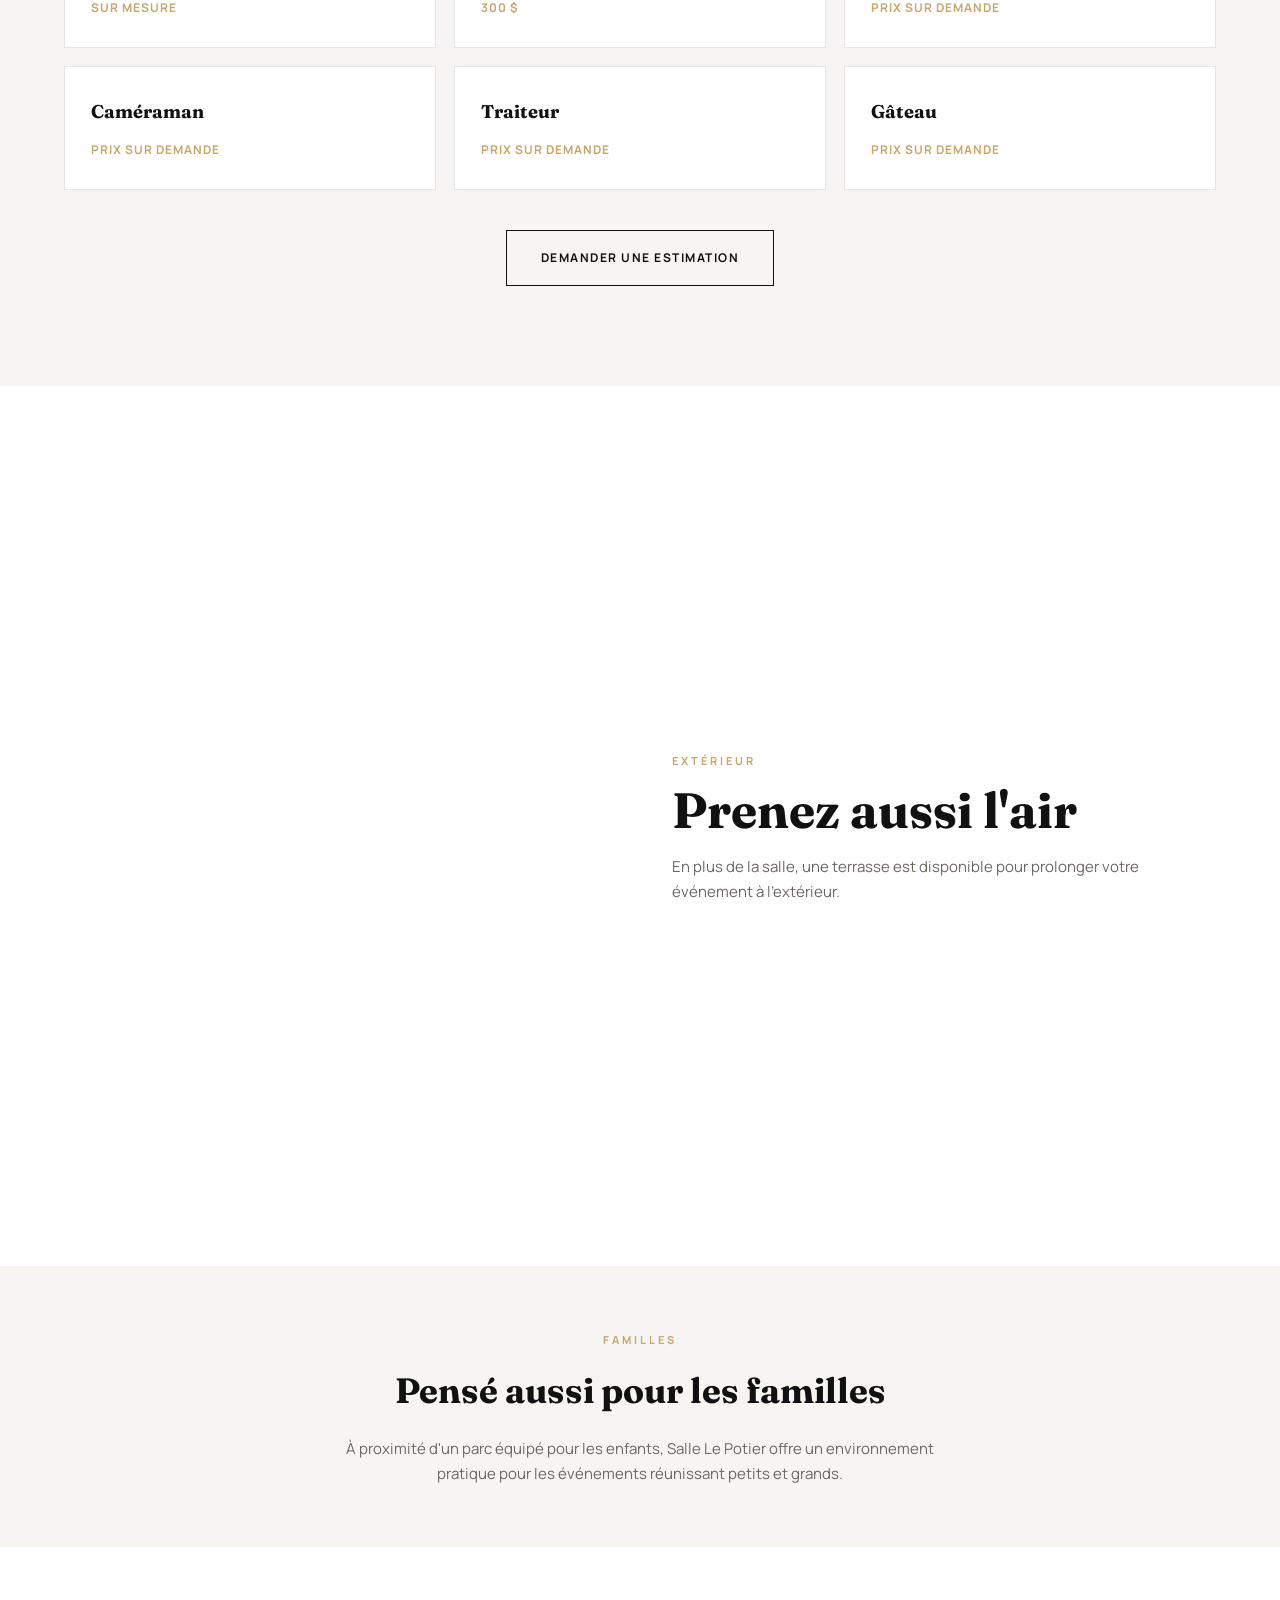
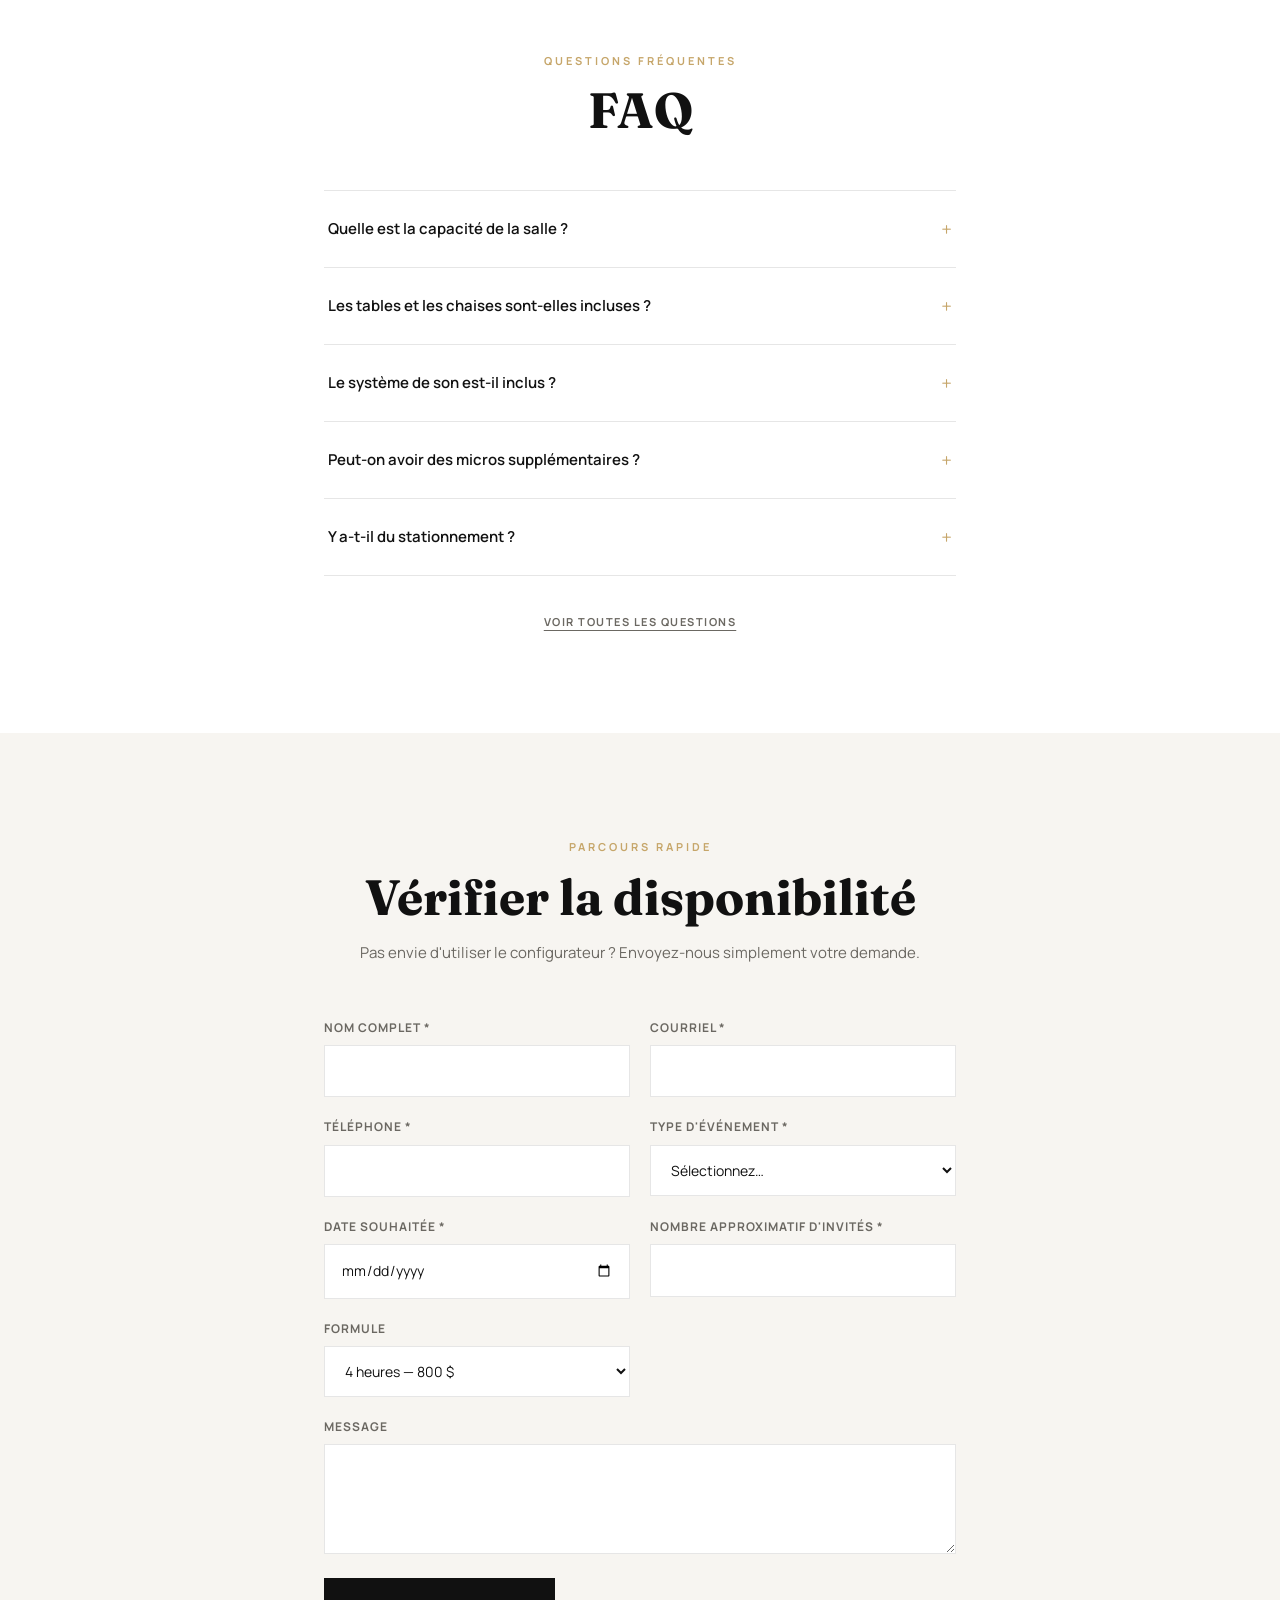
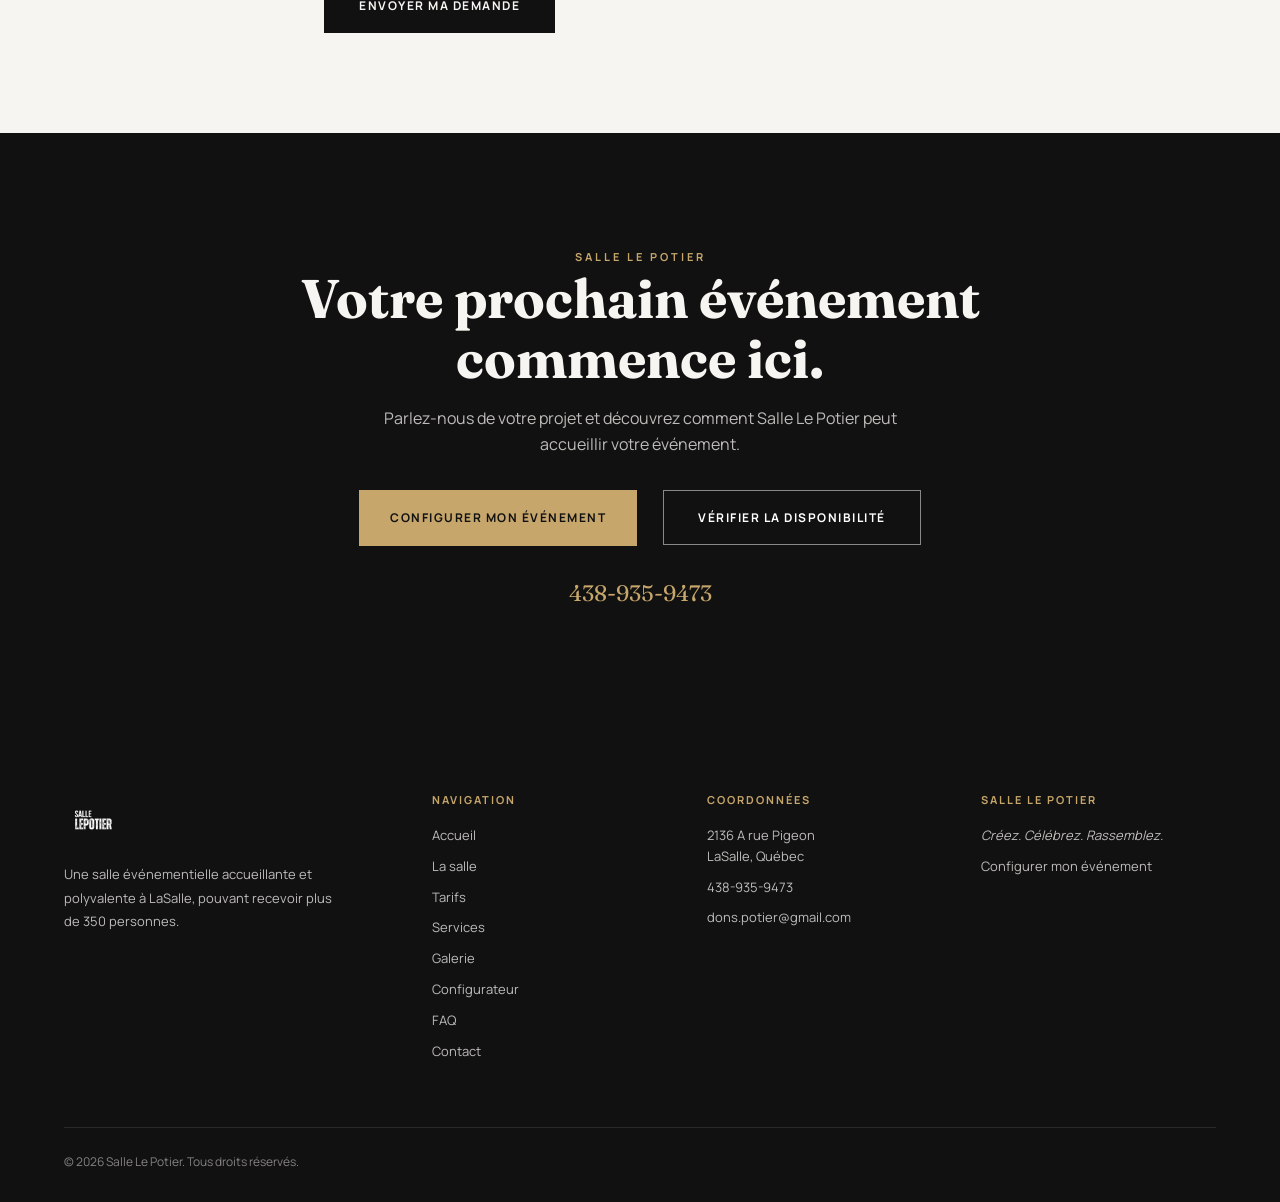
==== commit 9755ea77: "feat: intègre KREOVYA AI (widget + réservation Supabase multi-tenant) Deuxième implantation du moteu" ====
--- a/index.html
+++ b/index.html
@@ -43,6 +43,7 @@
       <a href="/services">Services</a>
       <a href="/galerie">Galerie</a>
       <a href="/faq">FAQ</a>
+      <a href="/reservation">Réservation</a>
       <div class="header-nav-mobile-extra">
         <a href="/configurateur" class="btn btn-champagne">Réserver</a>
         <a href="tel:+14389359473" class="header-nav-phone">438-935-9473</a>
@@ -399,5 +400,6 @@
 <script src="/data/gallery.js"></script>
 <script src="/core.js"></script>
 <script src="/home.js"></script>
+<script src="/kreovya-widget.js" data-tenant="salle-le-potier" defer></script>
 </body>
 </html>
--- a/styles.css
+++ b/styles.css
@@ -258,8 +258,9 @@
 .events-grid{display:grid;grid-template-columns:repeat(4,1fr);gap:2px;background:var(--ligne)}
 @media (max-width:900px){ .events-grid{grid-template-columns:repeat(2,1fr)} }
 .event-card{position:relative;aspect-ratio:3/4;overflow:hidden;background:var(--noir);color:var(--blanc);display:flex;align-items:flex-end;padding:26px;isolation:isolate}
-.event-card .placeholder-fill{transition:transform .8s var(--ease)}
-.event-card:hover .placeholder-fill{transform:scale(1.06)}
+.event-card img{position:absolute;inset:0;width:100%;height:100%;object-fit:cover;z-index:0}
+.event-card .placeholder-fill,.event-card img{transition:transform .8s var(--ease)}
+.event-card:hover .placeholder-fill,.event-card:hover img{transform:scale(1.06)}
 .event-card::after{content:'';position:absolute;inset:0;z-index:1;background:linear-gradient(to top,rgba(0,0,0,.7),rgba(0,0,0,.1) 55%)}
 .event-card h3{position:relative;z-index:2;font-family:var(--serif);font-size:1.3rem}
 
